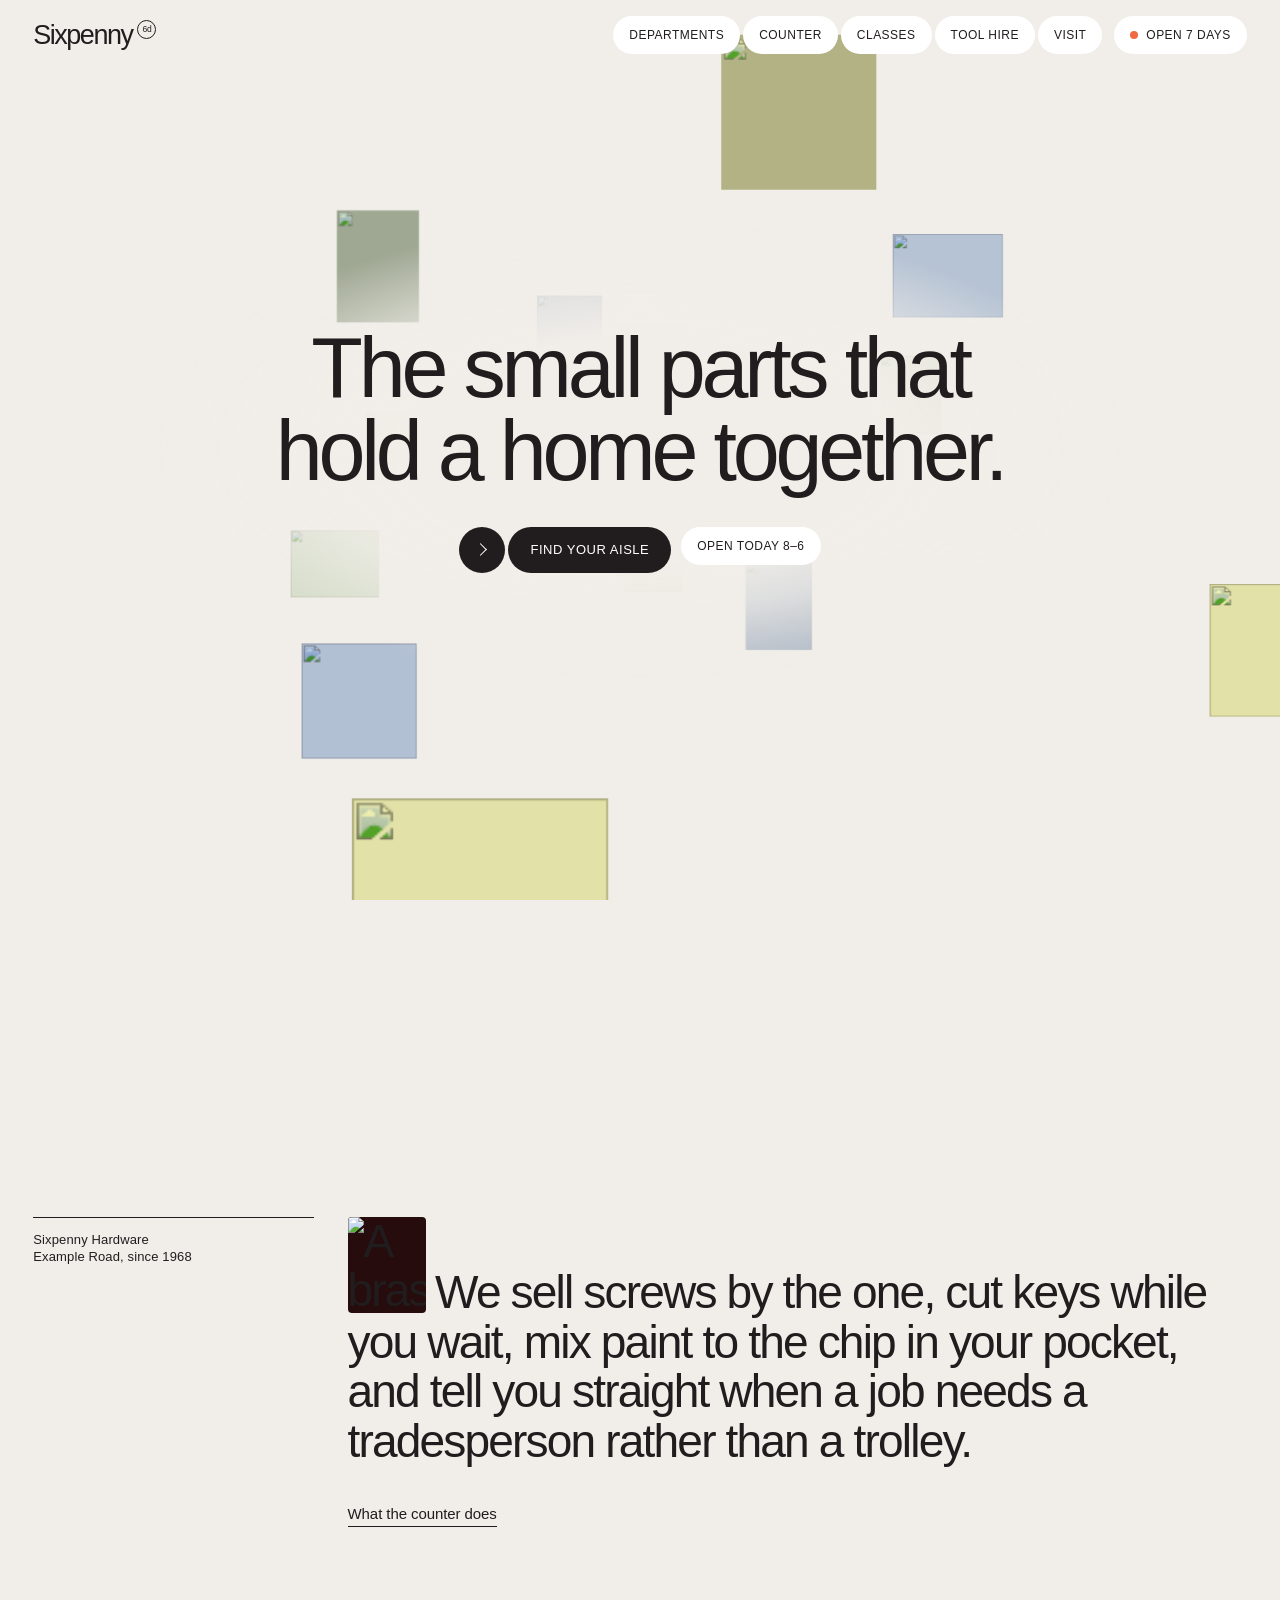
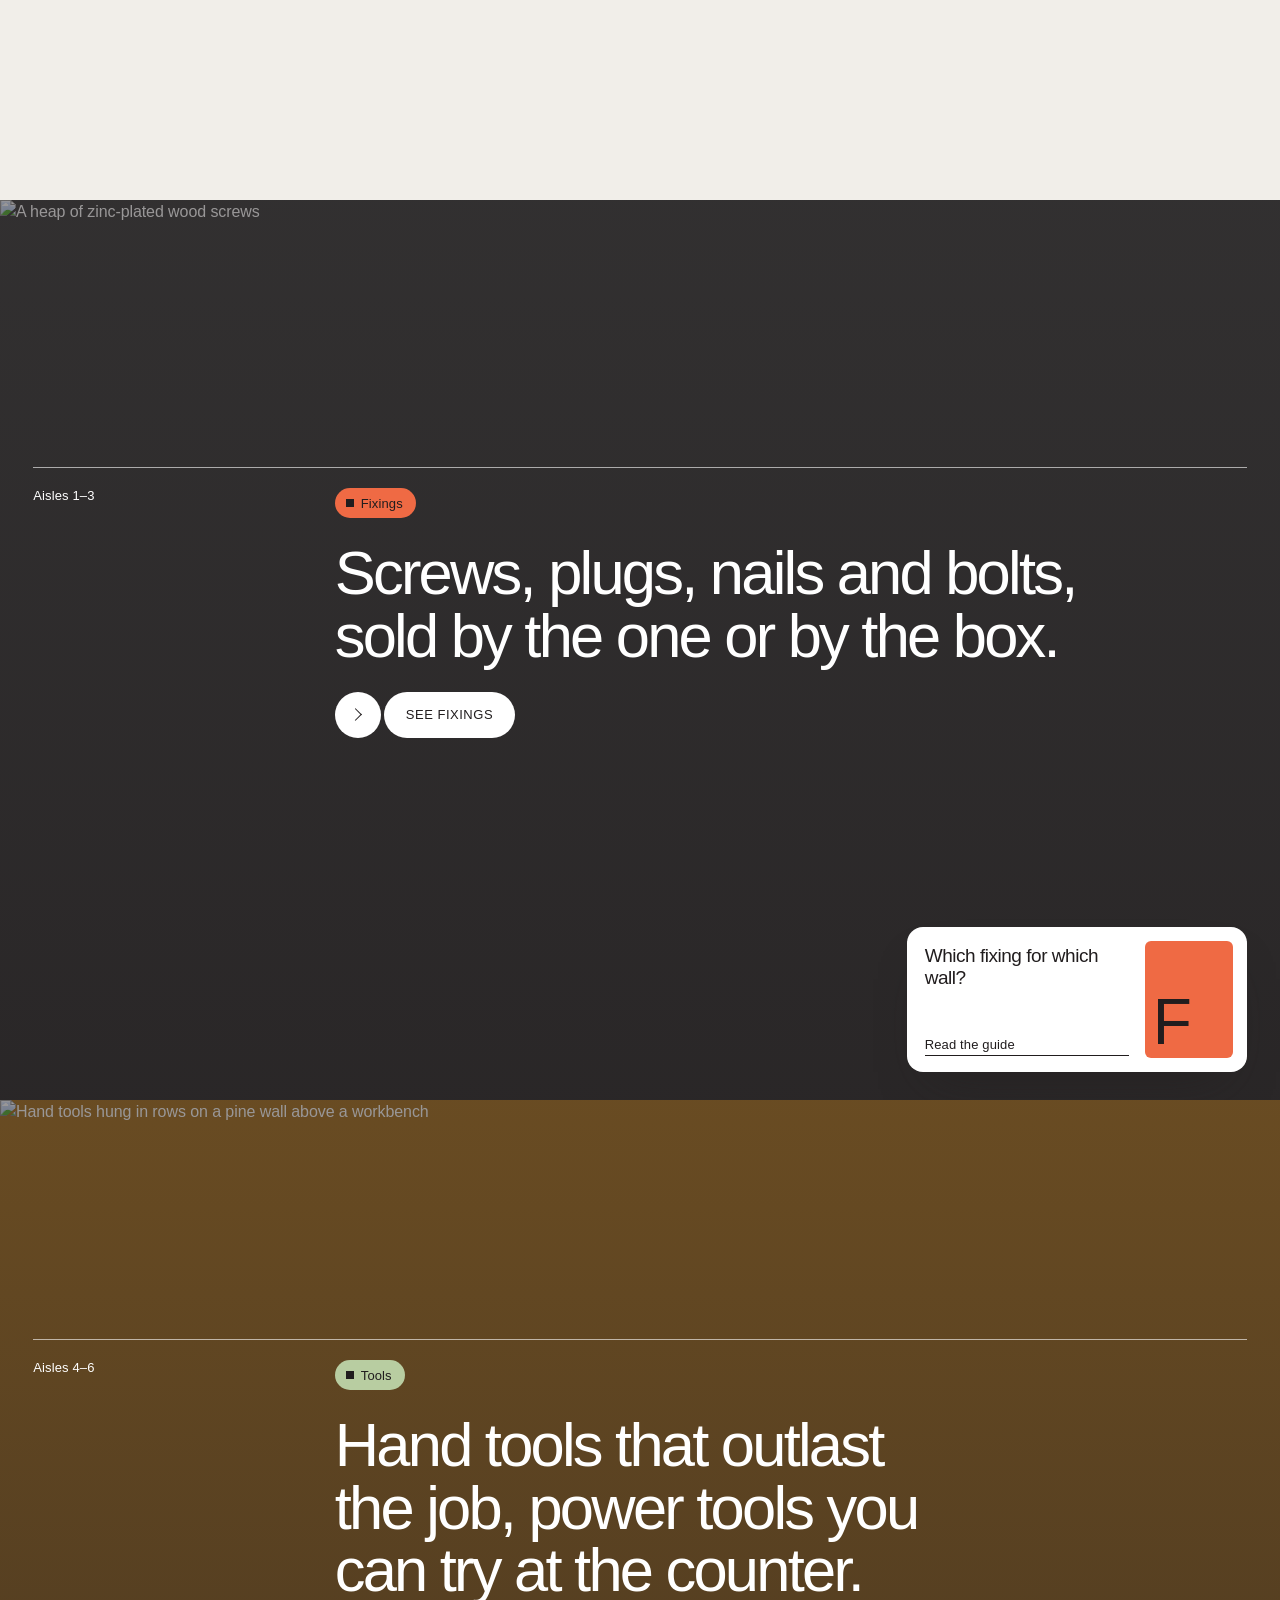
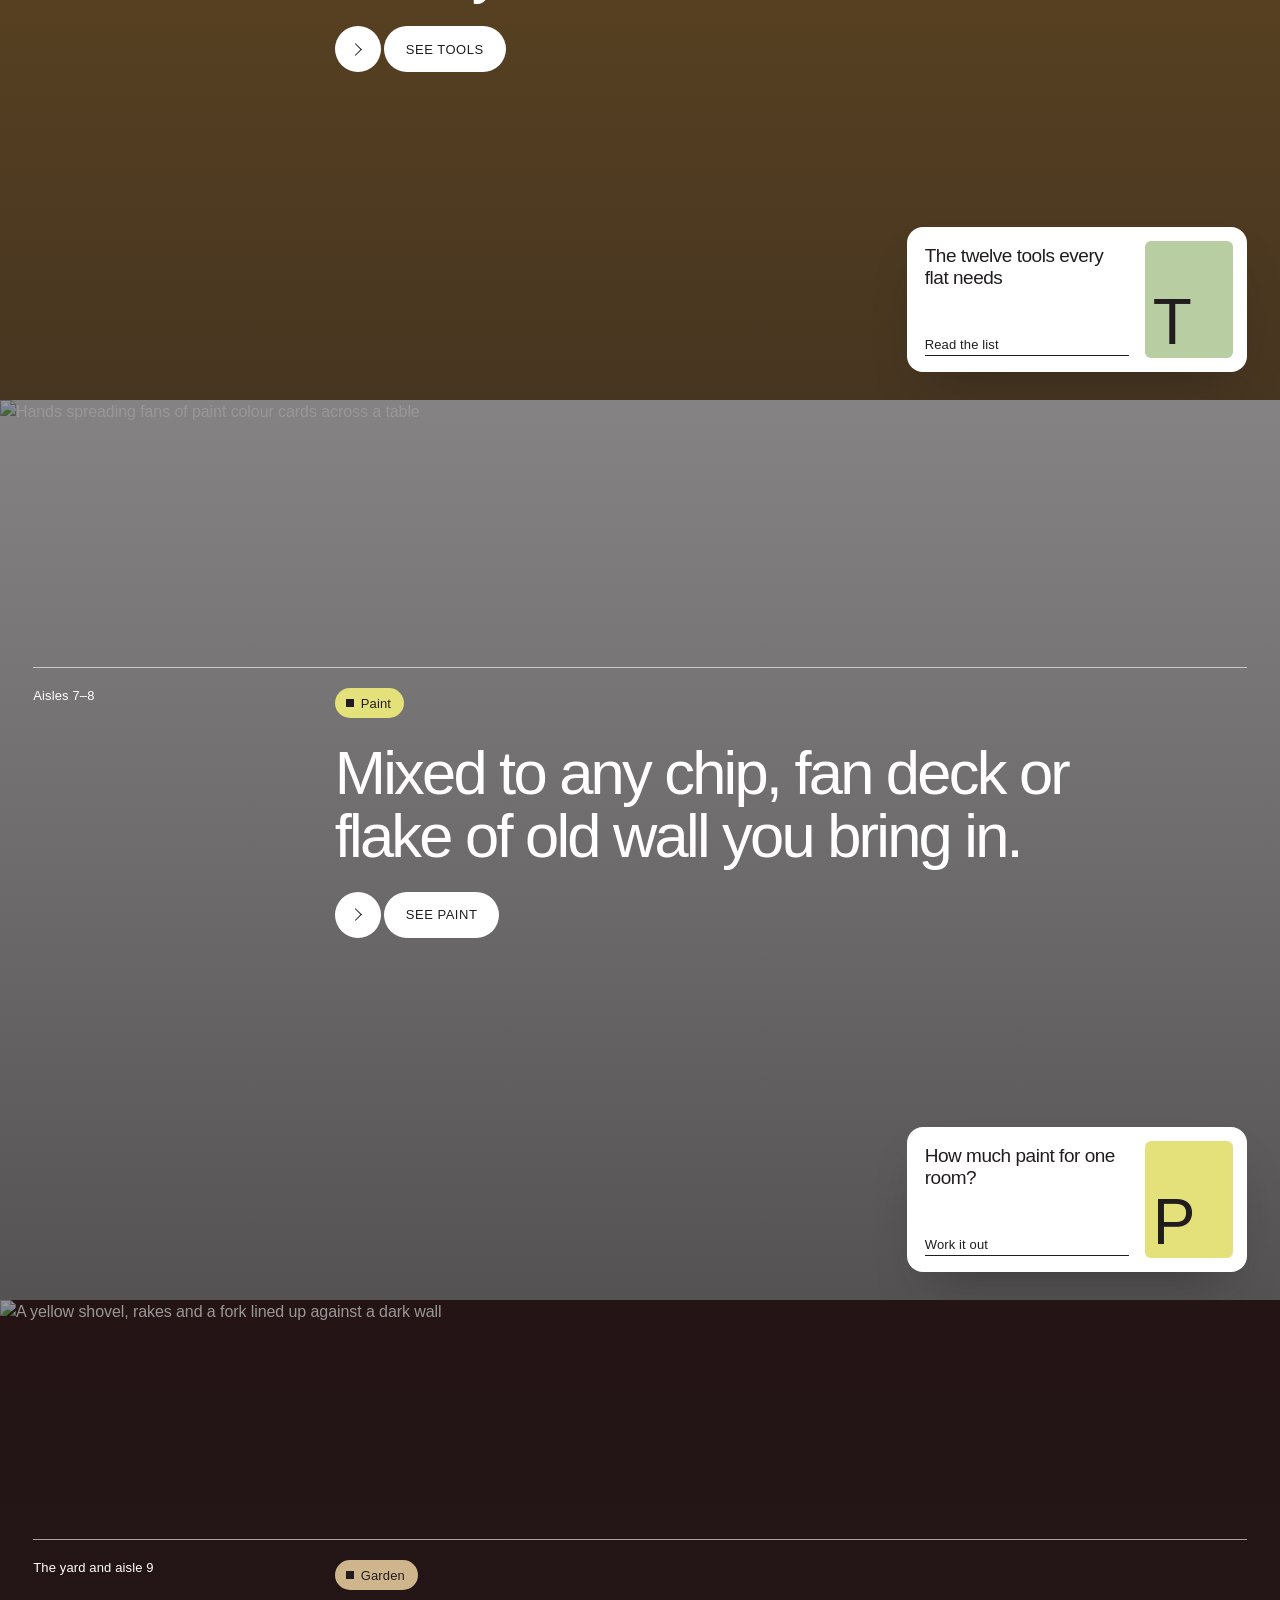
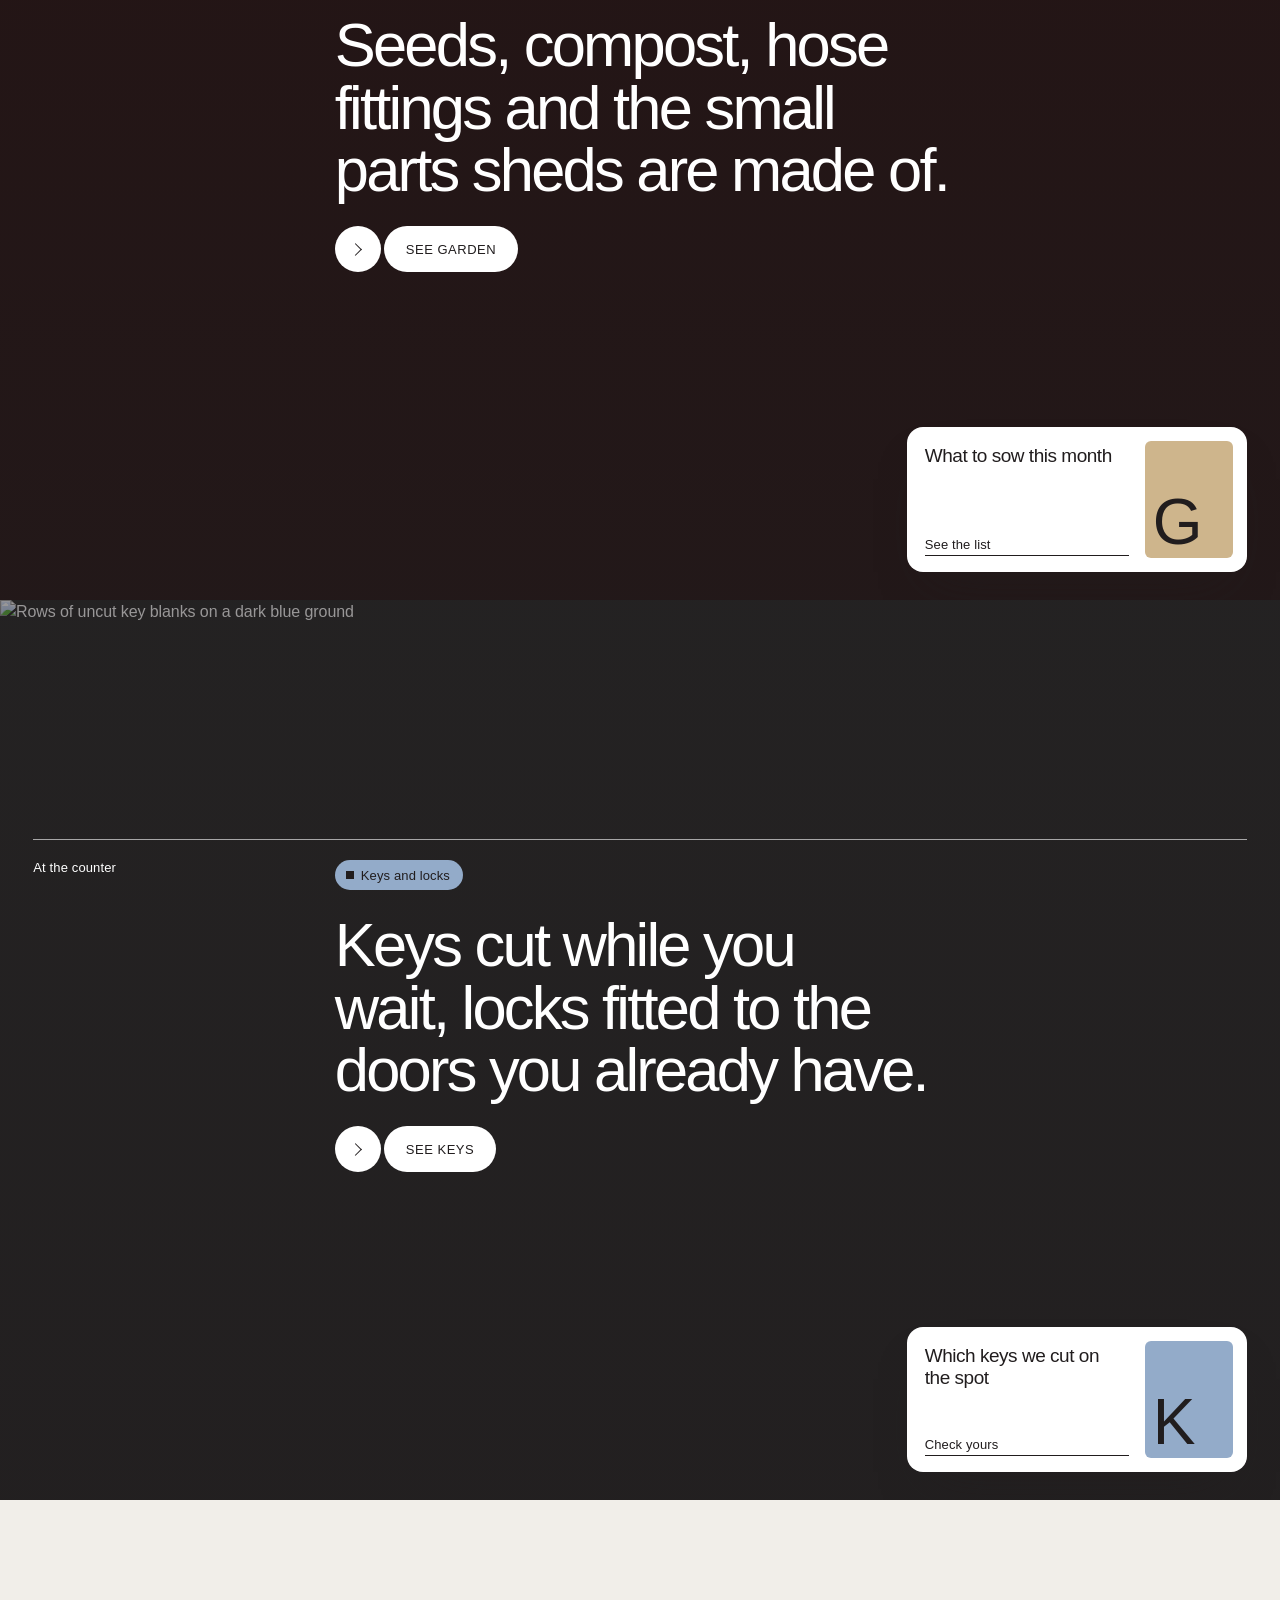
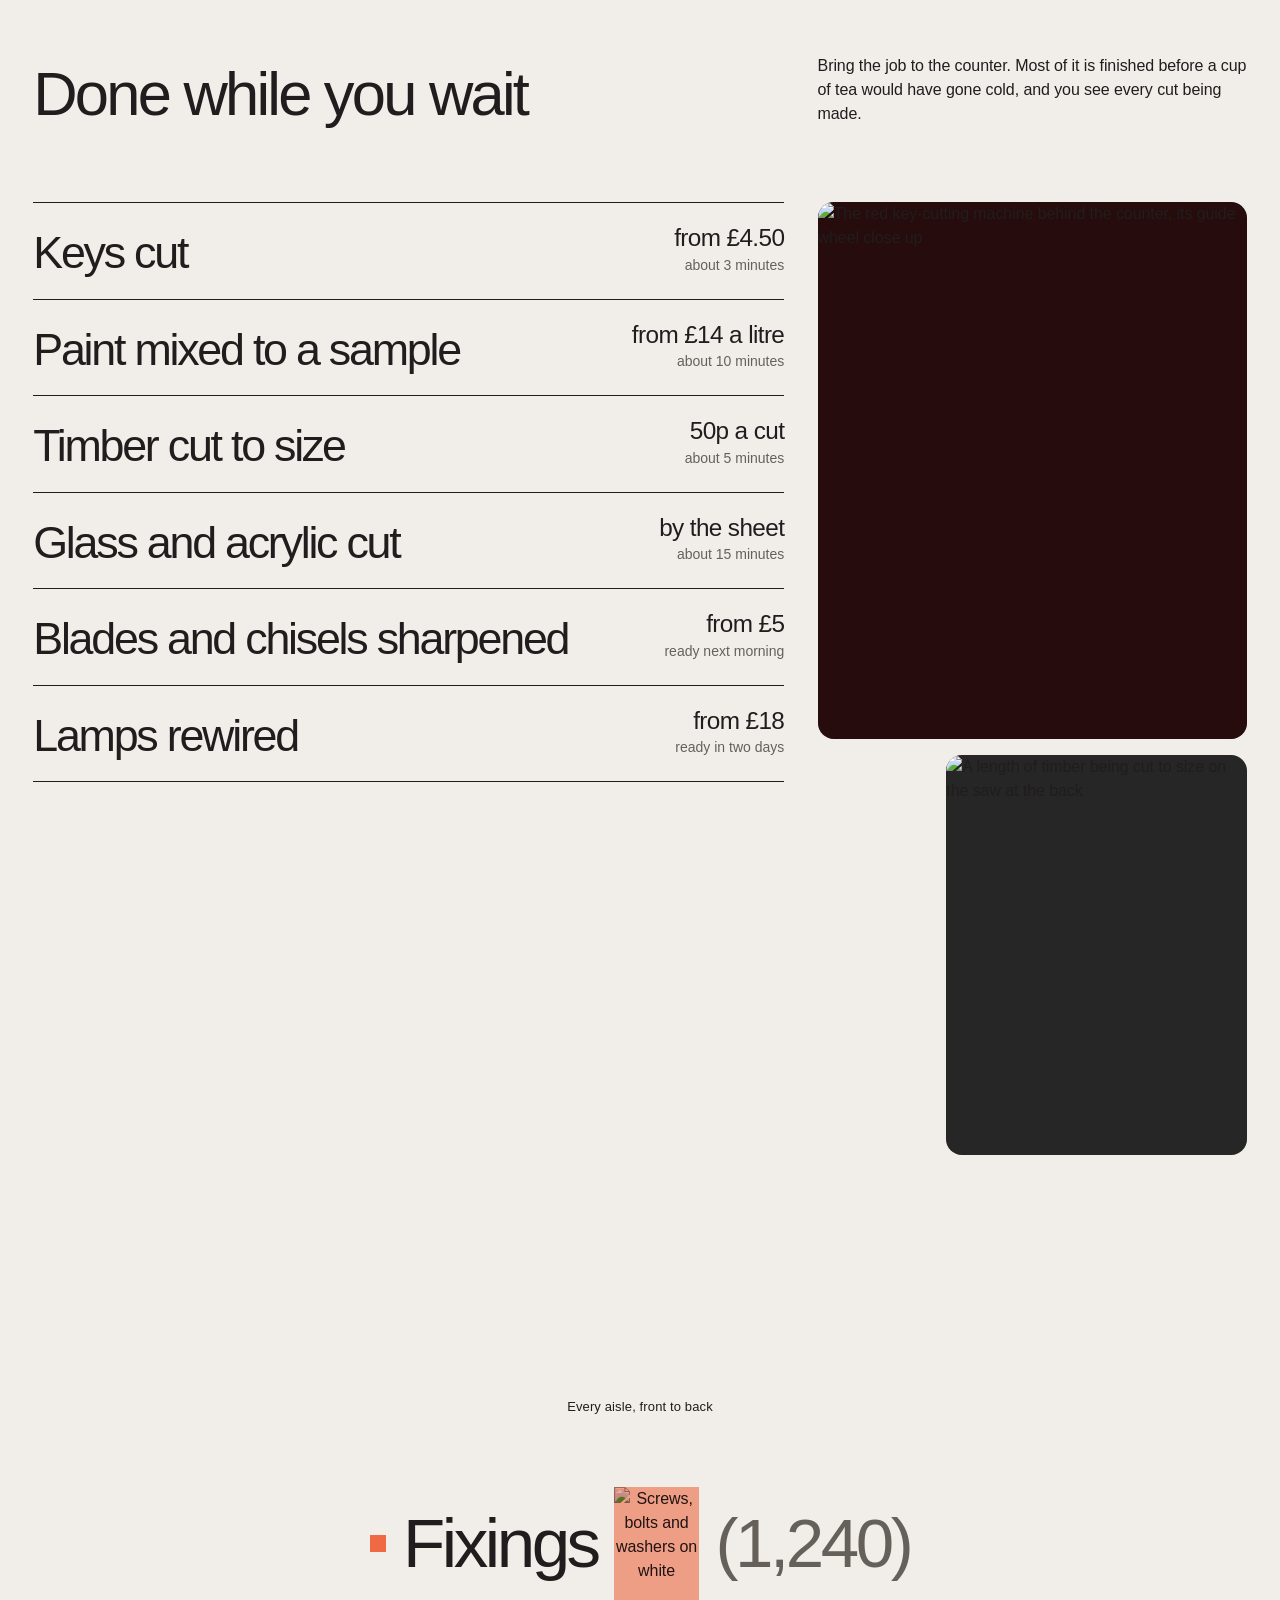
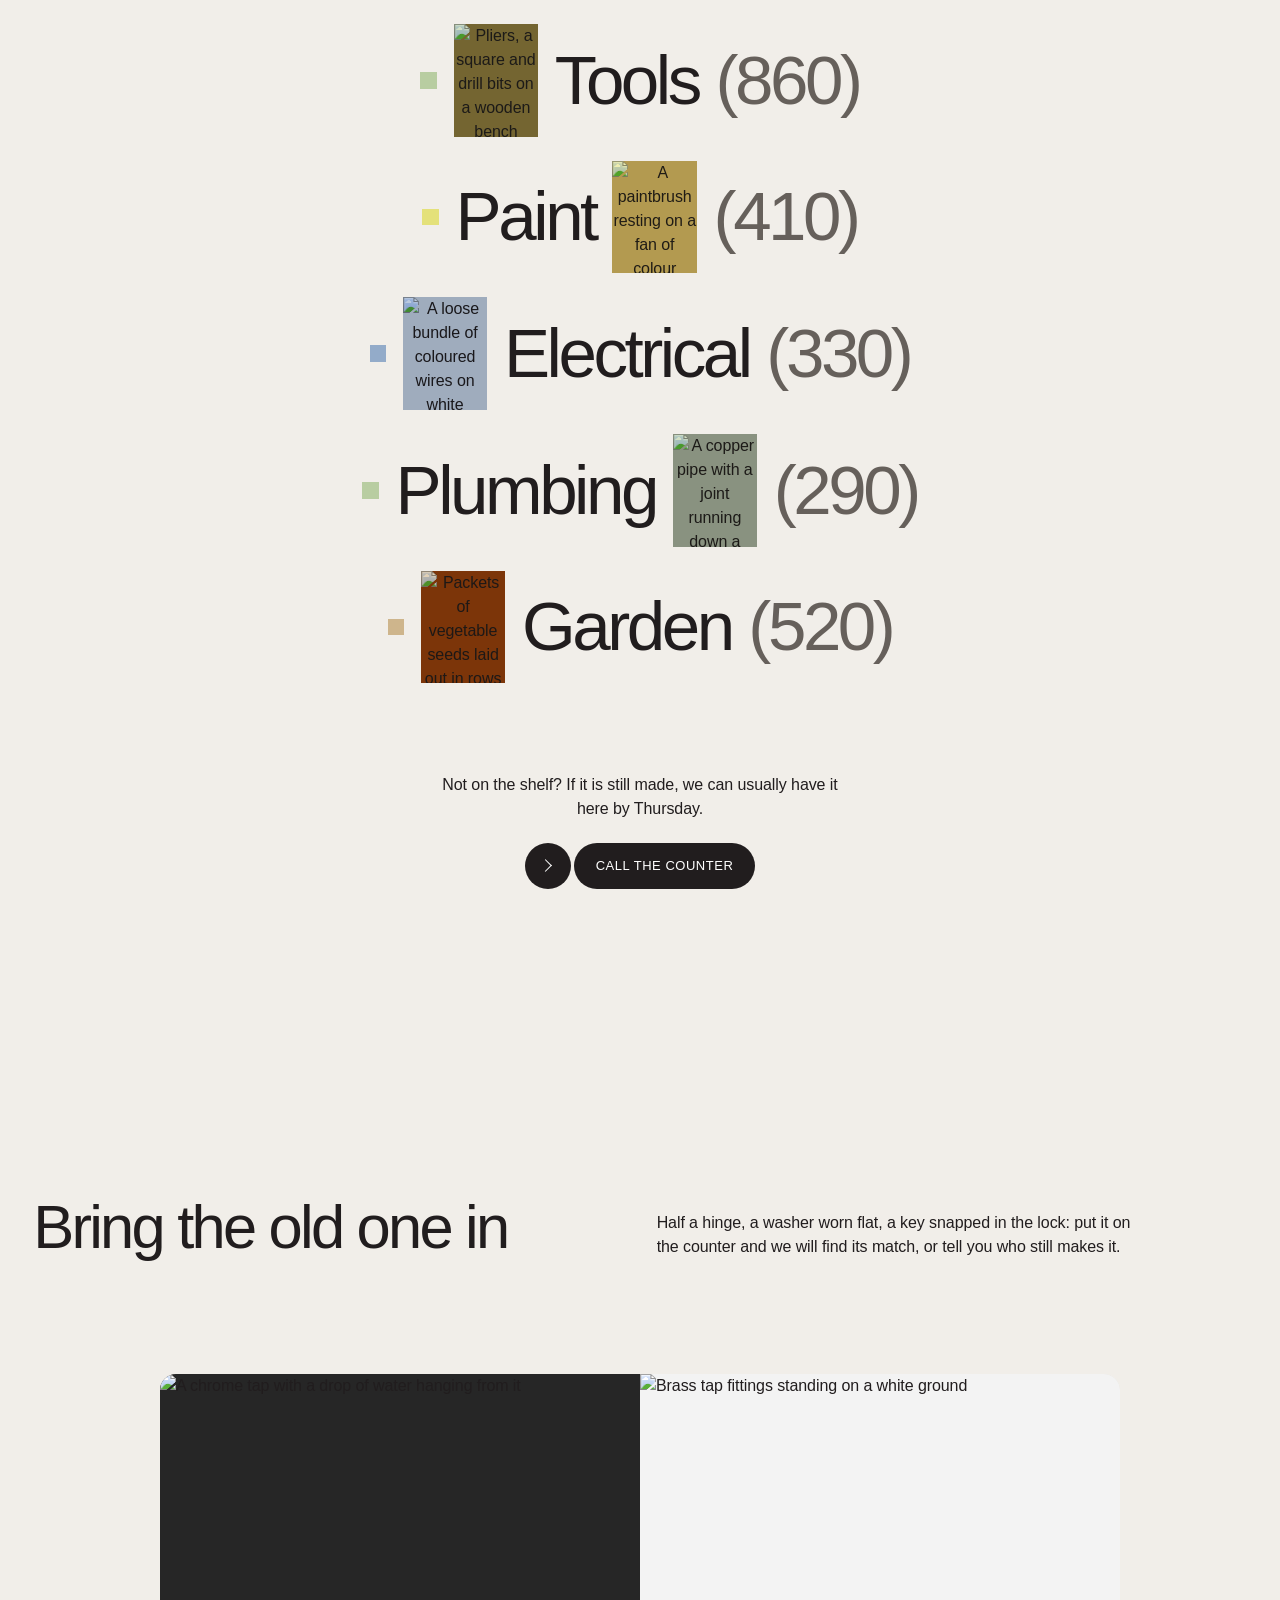
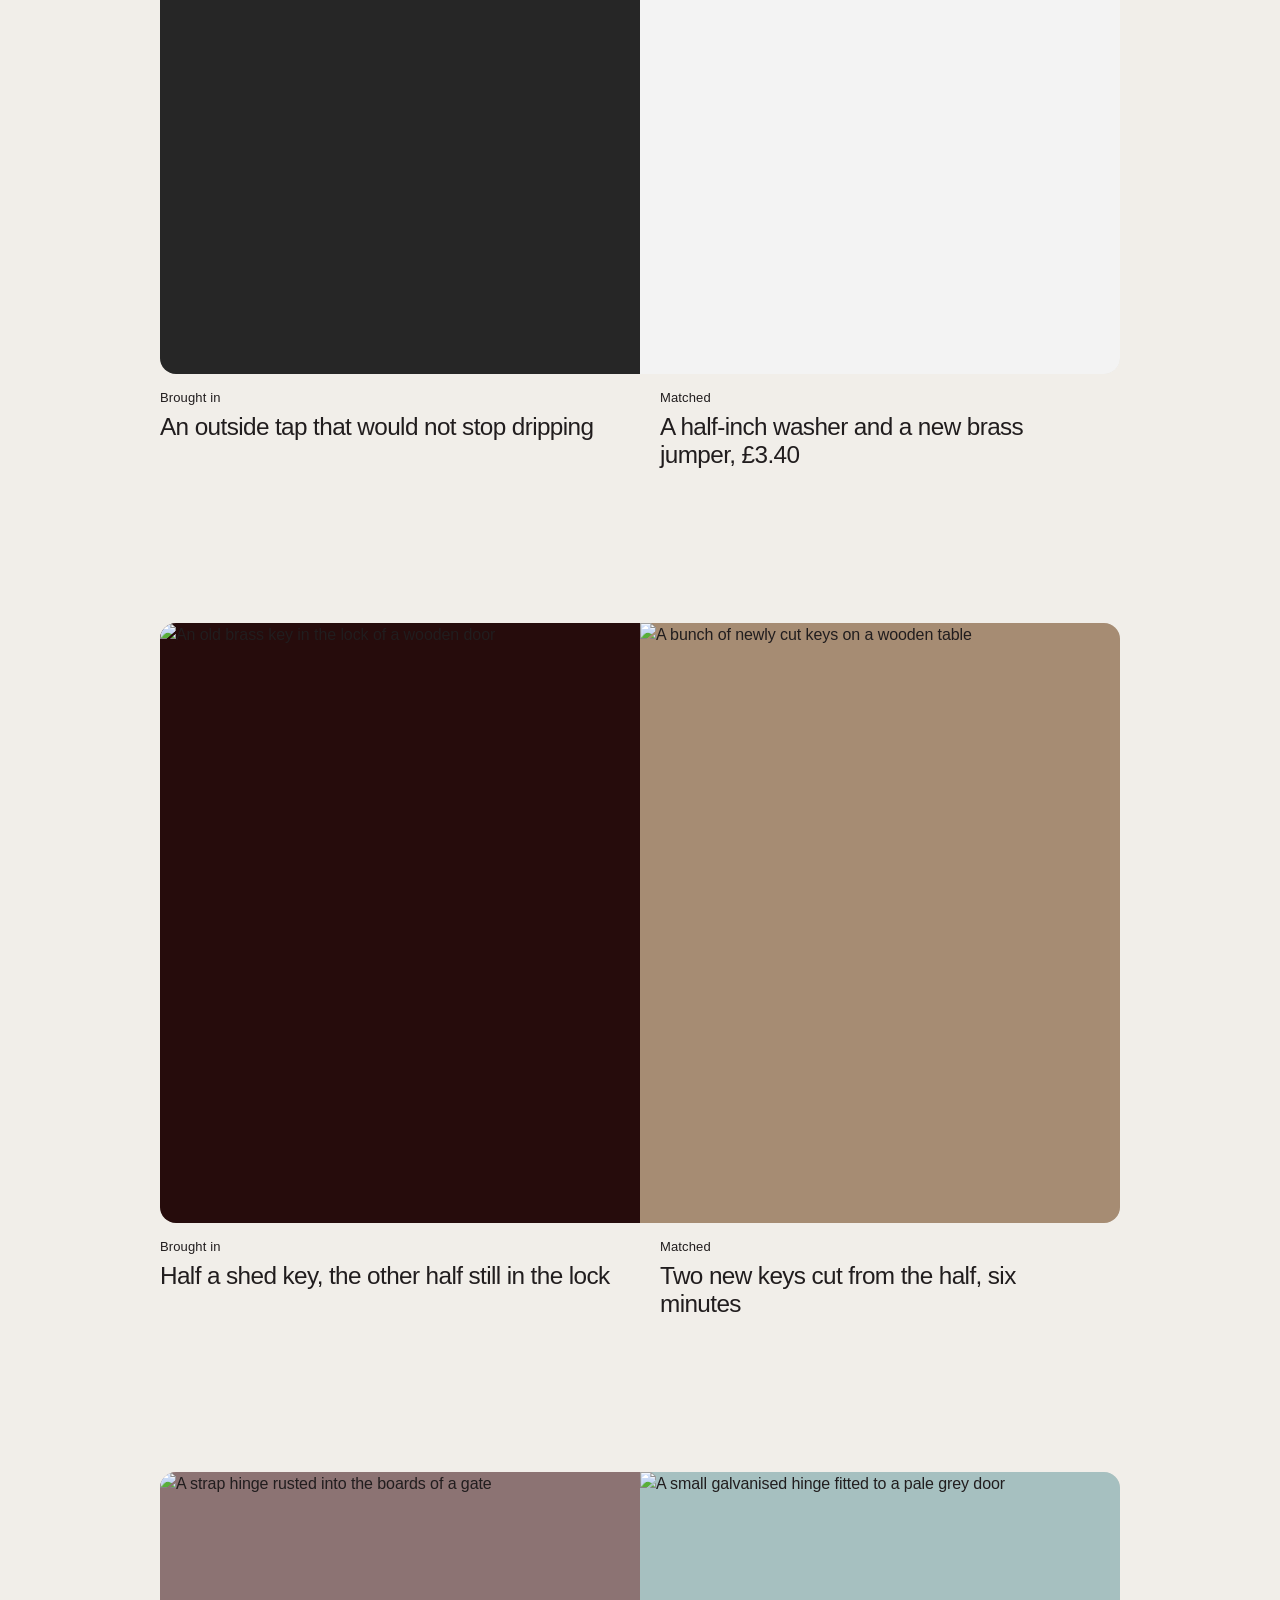
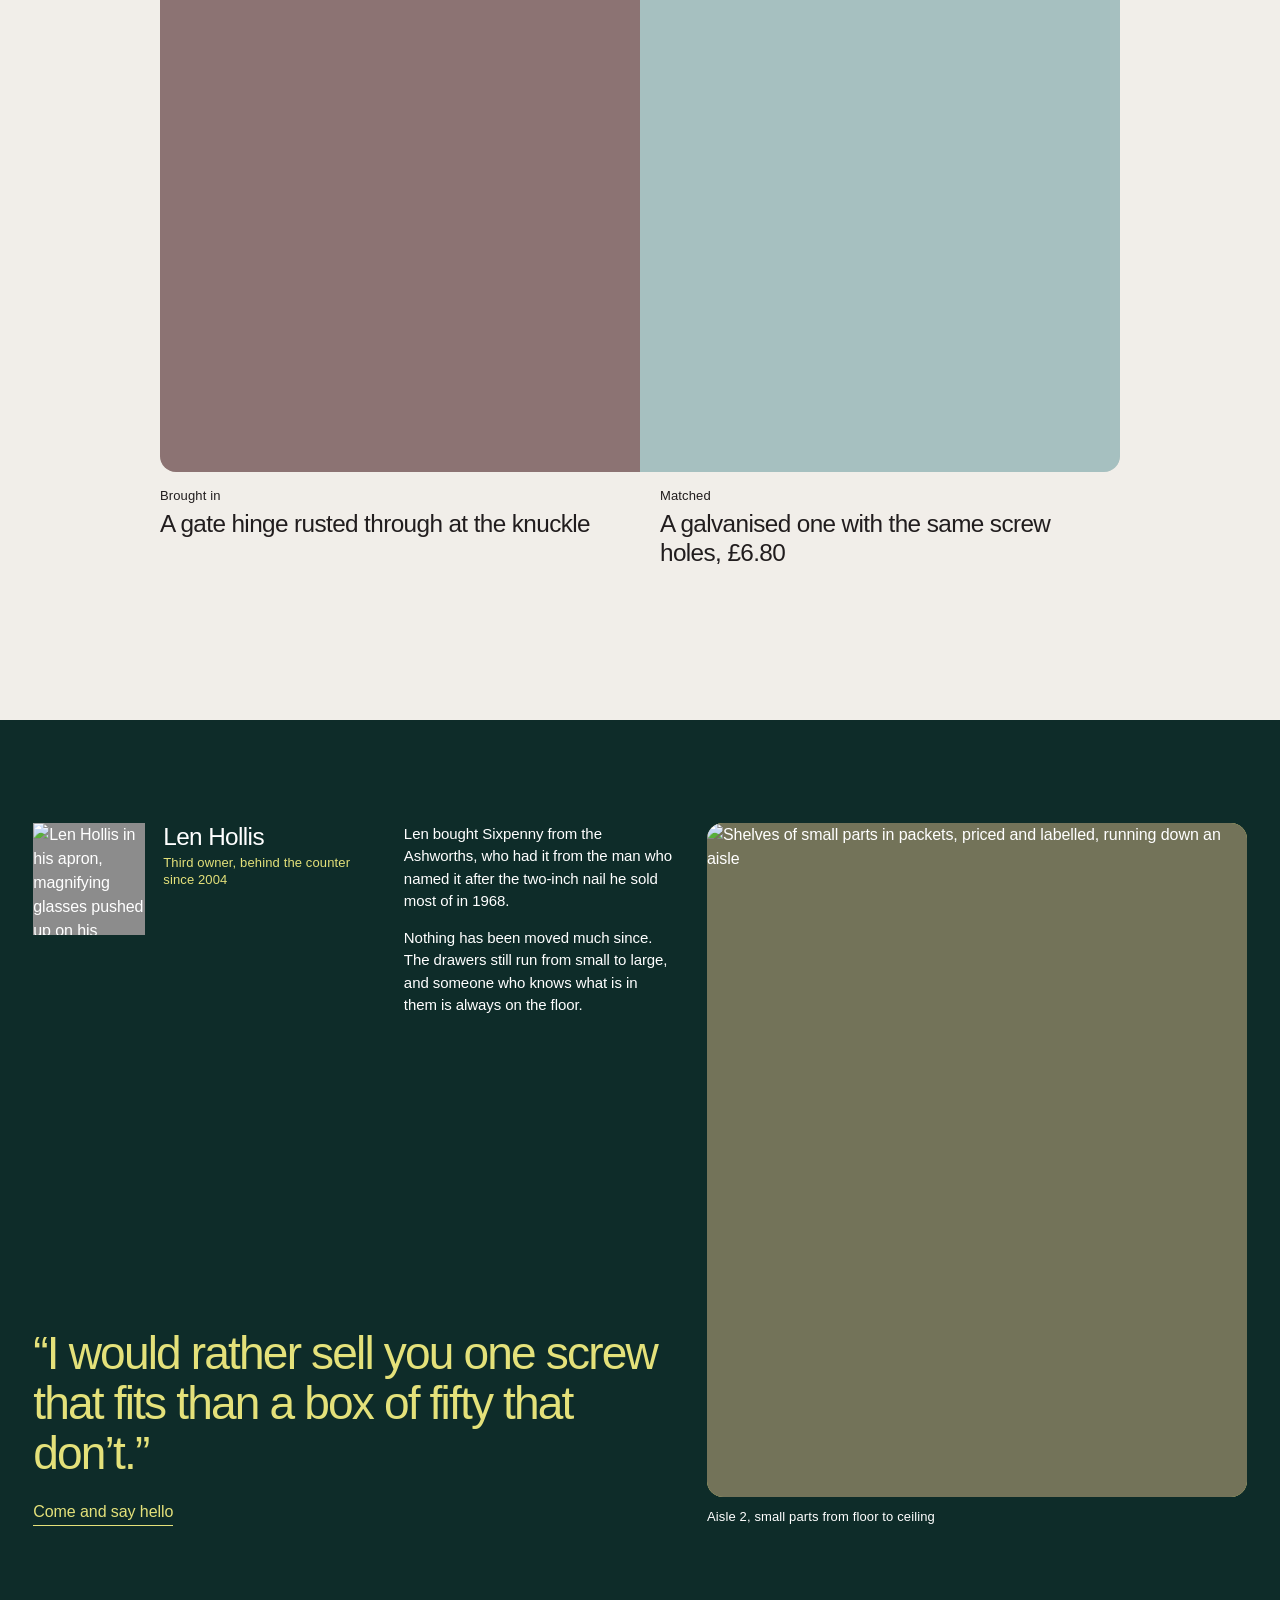
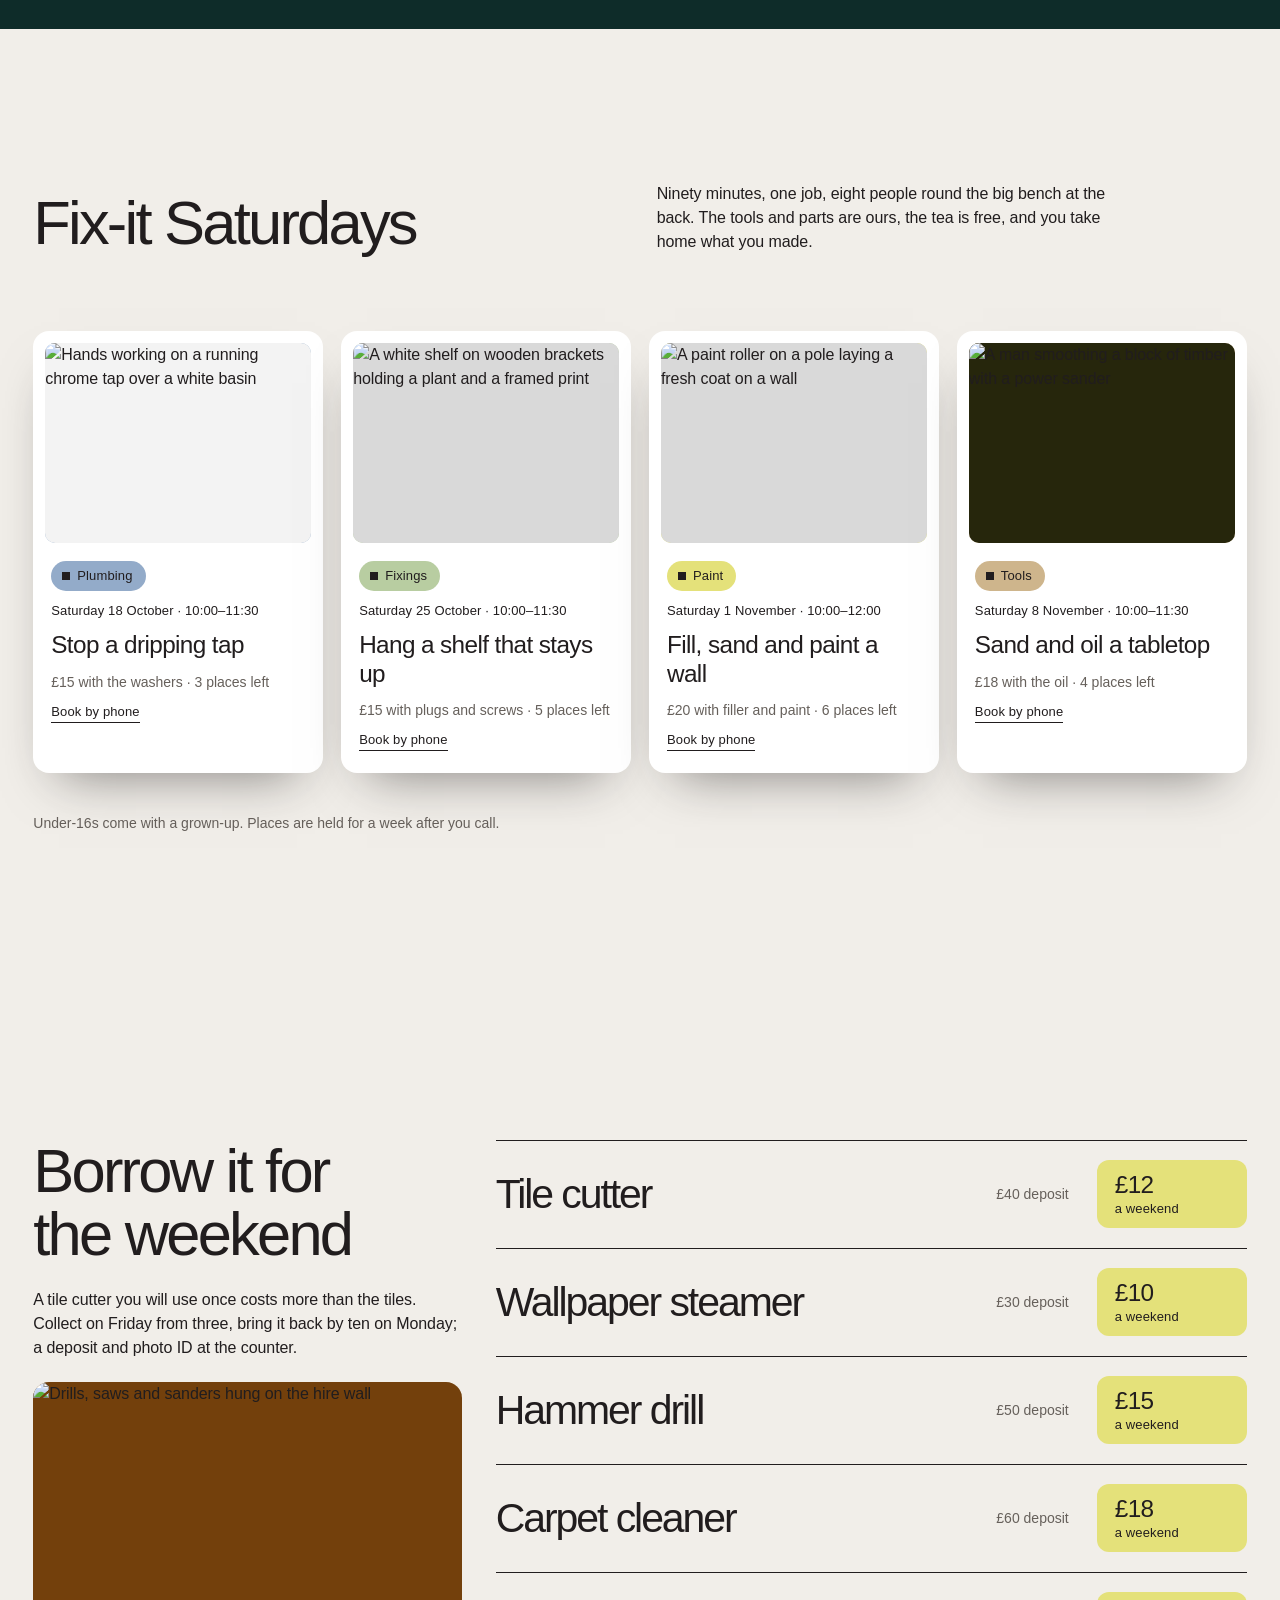
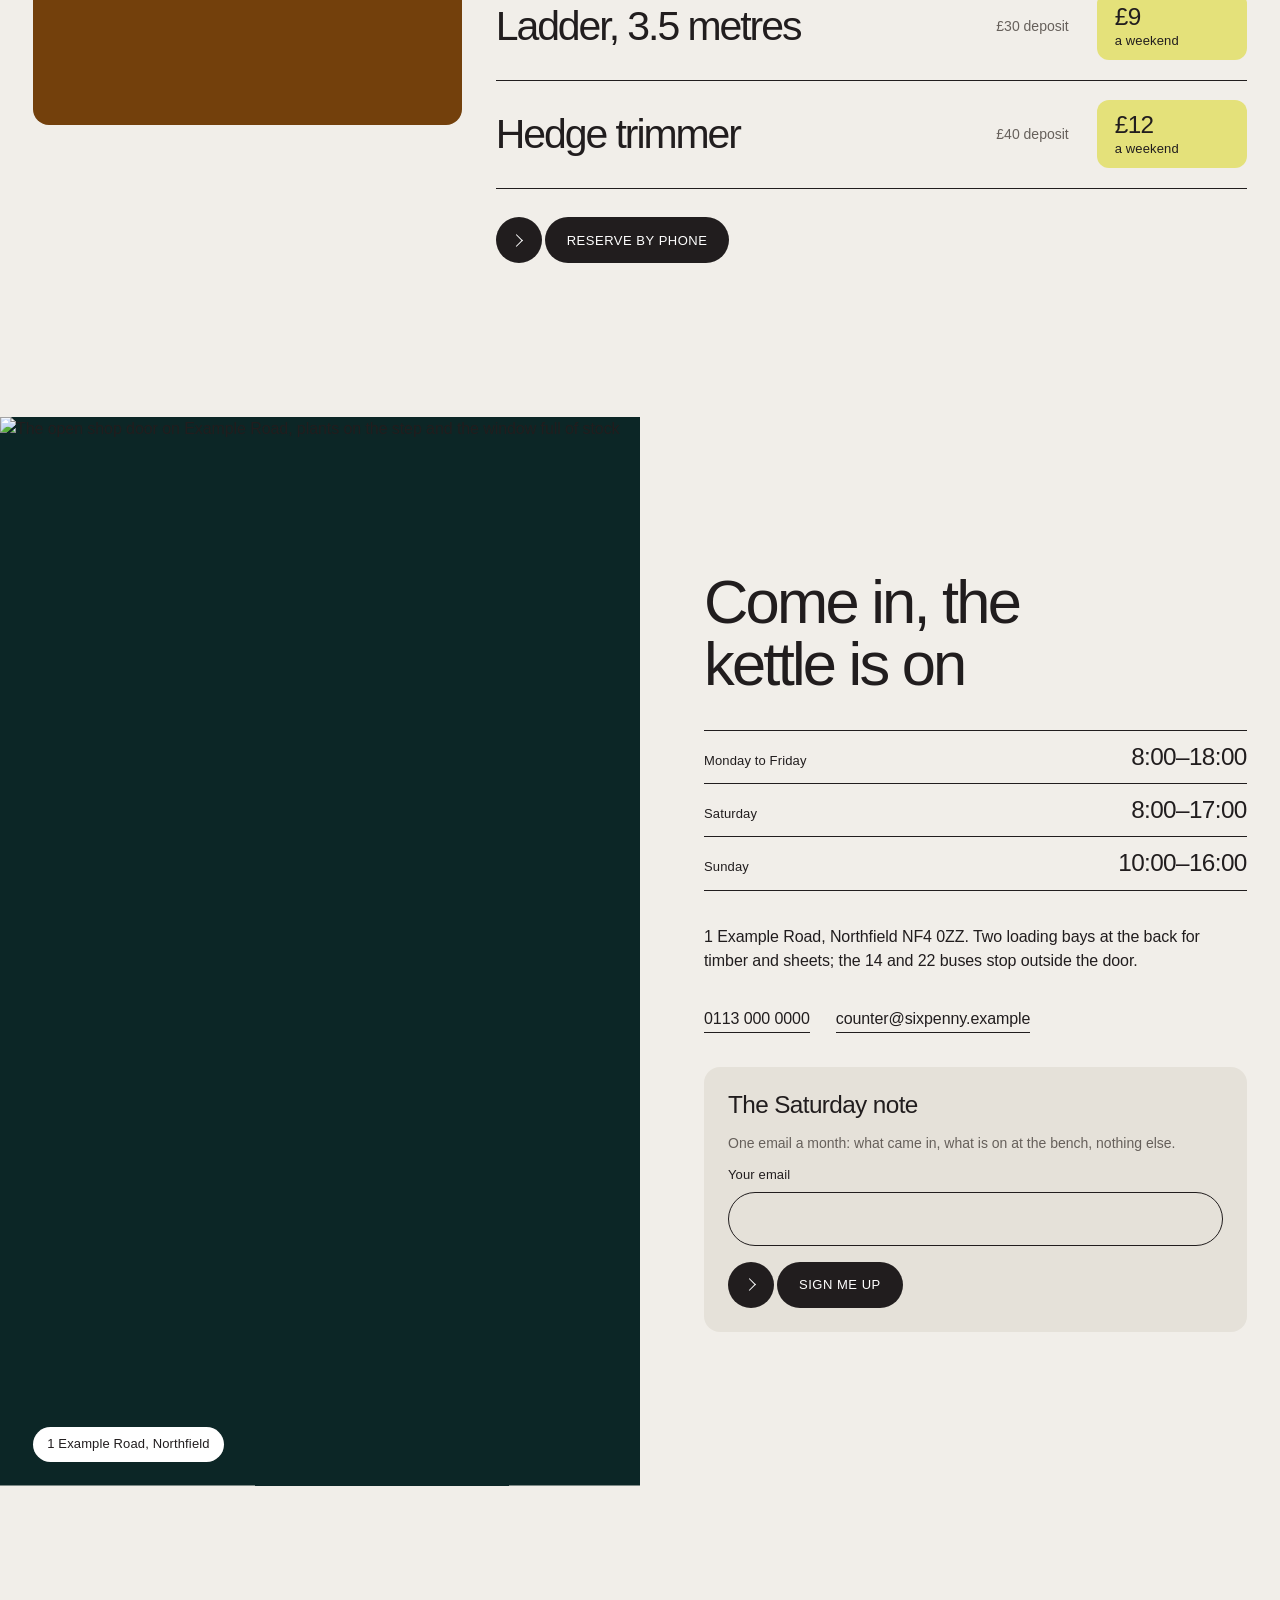
==== index.gsap.html @ 8a9b4b9c "intial" ====
<!doctype html>
<!--
  Free website template by 8B: https://8b.com/templates/sixpenny/
  Source: https://github.com/8bsite/hardware-store-website-template
  MIT License (code) https://8b.com/ · Photos: Unsplash License, see CREDITS.md · Fonts: Google Fonts (OFL)
  One HTML file, no build step. Notes for people and AI agents: README.md and AGENTS.md.
  GSAP build (GSAP, ScrollTrigger, Lenis). The main file, index.html, is the same design without libraries.
-->
<html lang="en">
<head>
<meta charset="utf-8">
<meta name="viewport" content="width=device-width, initial-scale=1">
<title>Sixpenny Hardware — the small parts that hold a home together</title>
<meta name="description" content="Sixpenny Hardware on Example Road, Northfield: screws sold by the one, keys cut while you wait, paint mixed to any chip, tool hire by the weekend and Saturday fix-it classes. Open seven days.">
<meta name="generator" content="8B Templates">
<meta property="og:type" content="website">
<meta property="og:title" content="Sixpenny Hardware — the small parts that hold a home together">
<meta property="og:description" content="Sixpenny Hardware on Example Road, Northfield: screws sold by the one, keys cut while you wait, paint mixed to any chip, tool hire by the weekend and Saturday fix-it classes. Open seven days.">
<meta property="og:image" content="https://your-domain.example/preview.png" data-8b-placeholder="og-image">
<meta name="twitter:card" content="summary_large_image">
<link rel="icon" href="data:image/svg+xml,%3Csvg%20xmlns%3D'http%3A%2F%2Fwww.w3.org%2F2000%2Fsvg'%20viewBox%3D'0%200%2064%2064'%3E%3Crect%20width%3D'64'%20height%3D'64'%20rx%3D'14'%20fill%3D'%231a1a1a'%2F%3E%3Ctext%20x%3D'32'%20y%3D'45'%20font-family%3D'Arial%2CHelvetica%2Csans-serif'%20font-size%3D'38'%20font-weight%3D'700'%20text-anchor%3D'middle'%20fill%3D'%23ffffff'%3ES%3C%2Ftext%3E%3C%2Fsvg%3E" data-8b-placeholder="favicon">
<link rel="preconnect" href="https://fonts.gstatic.com" crossorigin>
<link rel="preload" href="https://fonts.gstatic.com/s/hostgrotesk/v5/co3BmWBnlCJ3U42vbbfdwMjZpFjm.woff2" as="font" type="font/woff2" crossorigin>
<style>
/* latin-ext */
@font-face {
  font-family: 'Host Grotesk';
  font-style: normal;
  font-weight: 400 500;
  font-display: swap;
  src: url(https://fonts.gstatic.com/s/hostgrotesk/v5/co3BmWBnlCJ3U42vbbfdwMjZqljm0U0.woff2) format('woff2');
  unicode-range: U+0100-02BA, U+02BD-02C5, U+02C7-02CC, U+02CE-02D7, U+02DD-02FF, U+0304, U+0308, U+0329, U+1D00-1DBF, U+1E00-1E9F, U+1EF2-1EFF, U+2020, U+20A0-20AB, U+20AD-20C4, U+2113, U+2C60-2C7F, U+A720-A7FF;
}
/* latin */
@font-face {
  font-family: 'Host Grotesk';
  font-style: normal;
  font-weight: 400 500;
  font-display: swap;
  src: url(https://fonts.gstatic.com/s/hostgrotesk/v5/co3BmWBnlCJ3U42vbbfdwMjZpFjm.woff2) format('woff2');
  unicode-range: U+0000-00FF, U+0131, U+0152-0153, U+02BB-02BC, U+02C6, U+02DA, U+02DC, U+0304, U+0308, U+0329, U+2000-206F, U+20AC, U+2122, U+2191, U+2193, U+2212, U+2215, U+FEFF, U+FFFD;
}
</style>
<style data-8b-part="layers">@layer tokens, base, atoms, layout, sections, scenes;</style>
<style data-8b-part="tokens">
@layer tokens {
:root {
  --color-1: #f1eee9;
  --color-2: #211d1e;
  --color-3: #ffffff;
  --color-4: #e4e17a;
  --color-5: #0e2c29;
  --color-6: #ef6a44;
  --color-7: #b8cda1;
  --color-8: #ceb58c;
  --color-9: #93abc9;
  --color-10: #66605b;
  --color-11: #e5e1d9;
  --font-1: "Host Grotesk", "Host Grotesk Fallback", Arial, sans-serif;
  --radius-1: 999px;
  --radius-2: 16px;
  --shadow-1: 0 0 0 5px var(--color-3);
  --shadow-2: 0 26px 50px -26px color-mix(in srgb, var(--color-2) 55%, transparent);
  --space-1: clamp(16px, 2.6vw, 36px);
  --space-2: clamp(96px, 12vw, 176px);
}
}
</style>
<style data-8b-part="base">
@layer base {
  @font-face { font-family: "Host Grotesk Fallback"; src: local("Arial"), local("ArialMT"), local("Helvetica"); font-weight: 100 549; size-adjust: 102.6%; ascent-override: 99.4%; descent-override: 31.2%; line-gap-override: 0%; }
  *, *::before, *::after { box-sizing: border-box; }
  html { -webkit-text-size-adjust: 100%; text-size-adjust: 100%; }
  html.lenis, html.lenis body { height: auto; }
  .lenis.lenis-smooth { scroll-behavior: auto; }
  .lenis.lenis-smooth [data-lenis-prevent] { overscroll-behavior: contain; }
  .lenis.lenis-stopped { overflow: clip; }
  .lenis.lenis-smooth iframe { pointer-events: none; }
  body { margin: 0; background: var(--color-1); color: var(--color-2); overflow-x: clip; }
  h1, h2, h3, h4, p, figure, blockquote, dl, dd, ul, ol { margin: 0; }
  ul, ol { padding: 0; list-style: none; }
  img { display: block; max-width: 100%; height: auto; }
  a { color: inherit; text-decoration: none; }
  button, input { font: inherit; color: inherit; }
  :focus-visible { outline: 2px solid var(--color-2); outline-offset: 2px; box-shadow: var(--shadow-1); }
  .sr-only { position: absolute; width: 1px; height: 1px; margin: -1px; padding: 0; overflow: hidden; clip-path: inset(50%); white-space: nowrap; border: 0; }
}
</style>
<style data-8b-part="system">
@layer atoms {
.m-text { font-family: var(--font-1); font-size: clamp(16px, 1.15vw, 17px); font-weight: 400; line-height: 1.5; letter-spacing: -0.005em; text-transform: none; font-style: normal; }
.m-text-2 { font-family: var(--font-1); font-size: clamp(44px, 6.6vw, 96px); font-weight: 400; line-height: 0.98; letter-spacing: -0.05em; text-transform: none; font-style: normal; text-wrap: balance; }
.m-text-3 { font-family: var(--font-1); font-size: clamp(36px, 4.8vw, 68px); font-weight: 400; line-height: 1.02; letter-spacing: -0.045em; text-transform: none; font-style: normal; text-wrap: balance; }
.m-text-4 { font-family: var(--font-1); font-size: clamp(28px, 3.6vw, 52px); font-weight: 400; line-height: 1.08; letter-spacing: -0.04em; text-transform: none; font-style: normal; }
.m-text-5 { font-family: var(--font-1); font-size: clamp(34px, 5.4vw, 84px); font-weight: 400; line-height: 1; letter-spacing: -0.05em; text-transform: none; font-style: normal; }
.m-text-6 { font-family: var(--font-1); font-size: 13px; font-weight: 500; line-height: 1.3; letter-spacing: 0.01em; text-transform: none; font-style: normal; }
.m-text-7 { font-family: var(--font-1); font-size: clamp(21px, 1.9vw, 27px); font-weight: 400; line-height: 1.16; letter-spacing: -0.025em; text-transform: none; font-style: normal; }
.m-text-8 { font-family: var(--font-1); font-size: 14px; font-weight: 400; line-height: 1.45; letter-spacing: 0; text-transform: none; font-style: normal; color: var(--color-10); }

.m-btn, .m-btn-2 { display: inline-flex; align-items: stretch; gap: 3px; height: 46px; font-family: var(--font-1); font-size: 13px; font-weight: 500; line-height: 1; letter-spacing: 0.04em; text-transform: uppercase; color: var(--color-2); cursor: pointer; border: 0; padding: 0; background: none; }
.m-btn__dot, .m-btn__label { position: relative; isolation: isolate; overflow: hidden; display: inline-flex; align-items: center; justify-content: center; background: var(--color-3); border-radius: var(--radius-1); transition: color .45s cubic-bezier(.7, 0, .2, 1); }
.m-btn__dot { width: 46px; }
.m-btn__dot::after { content: ""; width: 9px; height: 9px; border-top: 1.5px solid currentColor; border-right: 1.5px solid currentColor; transform: translateX(-2px) rotate(45deg); }
.m-btn__label { padding: 0 22px; }
.m-btn__dot::before, .m-btn__label::before { content: ""; position: absolute; inset: 0; z-index: -1; background: var(--color-2); transform: scaleY(0); transform-origin: 50% 100%; transition: transform .45s cubic-bezier(.7, 0, .2, 1); }
.m-btn__label::before { transition-delay: .05s; }
@media (hover: hover) {
  .m-btn:hover .m-btn__dot, .m-btn:hover .m-btn__label { color: var(--color-3); }
  .m-btn:hover .m-btn__dot::before, .m-btn:hover .m-btn__label::before, .m-btn-2:hover .m-btn__dot::before, .m-btn-2:hover .m-btn__label::before { transform: scaleY(1); }
  .m-btn-2:hover .m-btn__dot, .m-btn-2:hover .m-btn__label { color: var(--color-2); }
}
.m-btn-2 .m-btn__dot, .m-btn-2 .m-btn__label { background: var(--color-2); color: var(--color-3); }
.m-btn-2 .m-btn__dot::before, .m-btn-2 .m-btn__label::before { background: var(--color-4); }
.m-btn-3 { position: relative; isolation: isolate; overflow: hidden; display: inline-flex; align-items: center; height: 38px; padding: 0 16px; border-radius: var(--radius-1); background: var(--color-3); color: var(--color-2); font-family: var(--font-1); font-size: 12px; font-weight: 500; line-height: 1; letter-spacing: 0.04em; text-transform: uppercase; border: 0; cursor: pointer; transition: color .45s cubic-bezier(.7, 0, .2, 1); }
.m-btn-3::before { content: ""; position: absolute; inset: 0; z-index: -1; background: var(--color-2); transform: scaleY(0); transform-origin: 50% 100%; transition: transform .45s cubic-bezier(.7, 0, .2, 1); }
@media (hover: hover) {
  .m-btn-3:hover { color: var(--color-3); }
  .m-btn-3:hover::before { transform: scaleY(1); }
}
.m-link { font-weight: 500; background-image: linear-gradient(currentColor, currentColor); background-repeat: no-repeat; background-size: 100% 1px; background-position: 0 100%; padding-bottom: 2px; }
@media (hover: hover) {
  .m-link:hover { animation: m-link-redraw .6s cubic-bezier(.7, 0, .2, 1); }
}
@keyframes m-link-redraw {
  0% { background-size: 100% 1px; background-position: 100% 100%; }
  45% { background-size: 0% 1px; background-position: 100% 100%; }
  55% { background-size: 0% 1px; background-position: 0 100%; }
  100% { background-size: 100% 1px; background-position: 0 100%; }
}
.m-round { position: relative; isolation: isolate; overflow: hidden; display: inline-grid; place-items: center; width: 44px; height: 44px; flex: none; border-radius: 50%; border: 0; padding: 0; background: var(--color-3); color: var(--color-2); cursor: pointer; transition: color .4s cubic-bezier(.7, 0, .2, 1); }
.m-round::before { content: ""; position: absolute; inset: 0; z-index: -1; border-radius: 50%; background: var(--color-2); transform: scale(0); transition: transform .4s cubic-bezier(.7, 0, .2, 1); }
.m-round__icon { position: relative; width: 14px; height: 14px; }
.m-round__icon::before, .m-round__icon::after { content: ""; position: absolute; left: 0; right: 0; top: 50%; height: 1.5px; margin-top: -0.75px; background: currentColor; transition: transform .4s cubic-bezier(.7, 0, .2, 1); }
.m-round__icon::after { transform: rotate(90deg); }
@media (hover: hover) {
  .m-round:hover { color: var(--color-3); }
  .m-round:hover::before { transform: scale(1); }
}
.m-badge { display: inline-flex; align-items: center; gap: 7px; height: 30px; padding: 0 13px 0 11px; border-radius: var(--radius-1); background: var(--layout-tone, var(--color-11)); color: var(--color-2); font-family: var(--font-1); font-size: 13px; font-weight: 500; line-height: 1; letter-spacing: 0.01em; white-space: nowrap; }
.m-badge__chip { width: 8px; height: 8px; background: currentColor; }
.m-surface { background: var(--color-3); color: var(--color-2); border-radius: var(--radius-2); box-shadow: var(--shadow-2); }
.m-field { display: block; }
.m-field__label { display: block; margin-bottom: 8px; font-family: var(--font-1); font-size: 13px; font-weight: 500; line-height: 1.3; letter-spacing: 0.01em; }
.m-field__input { display: block; width: 100%; height: 54px; padding: 0 22px; border: 1px solid var(--color-2); border-radius: var(--radius-1); background: transparent; color: var(--color-2); font-family: var(--font-1); font-size: 16px; }
.m-field__input::placeholder { color: var(--color-10); }
.m-tile { display: block; position: relative; overflow: hidden; background: color-mix(in oklab, var(--layout-tone, var(--color-11)) 62%, var(--color-3)); }
.m-tile__img { width: 100%; height: 100%; object-fit: cover; mix-blend-mode: multiply; }
}
</style>
<style data-8b-part="layout">
@layer layout {
  [data-tone="1"] { --layout-tone: var(--color-6); }
  [data-tone="2"] { --layout-tone: var(--color-7); }
  [data-tone="3"] { --layout-tone: var(--color-4); }
  [data-tone="4"] { --layout-tone: var(--color-8); }
  [data-tone="5"] { --layout-tone: var(--color-9); }
  .wrap { width: 100%; max-width: 1720px; margin-inline: auto; padding-inline: var(--space-1); }
}
</style>
<style data-8b-part="section:navigation">
@layer sections {
  #navigation { position: fixed; inset: 0 0 auto 0; z-index: 40; display: flex; align-items: center; gap: 12px; padding: 16px var(--space-1); pointer-events: none; transition: transform .55s cubic-bezier(.6, 0, .2, 1); }
  #navigation > * { pointer-events: auto; }
  #navigation.is-hidden { transform: translateY(-120%); }
  #navigation .nav__logo { display: inline-flex; align-items: flex-start; gap: 5px; margin-right: auto; color: var(--color-2); transition: color .35s; }
  #navigation.is-on-dark .nav__logo { color: var(--color-3); }
  #navigation .nav__word { font-family: var(--font-1); font-size: 27px; font-weight: 500; line-height: 1; letter-spacing: -0.055em; }
  #navigation .nav__mark { display: inline-grid; place-items: center; width: 19px; height: 19px; margin-top: -2px; border: 1.5px solid currentColor; border-radius: 50%; font-family: var(--font-1); font-size: 8.5px; font-weight: 500; letter-spacing: -0.02em; }
  #navigation .nav__links { display: flex; gap: 3px; }
  #navigation .nav__status { gap: 8px; }
  #navigation .nav__status::after { content: ""; order: -1; width: 8px; height: 8px; border-radius: 50%; background: var(--color-6); }
  #navigation .nav__menu { display: none; }
  #navigation .menu { position: fixed; inset: 0; z-index: 60; display: flex; flex-direction: column; justify-content: space-between; gap: 32px; padding: 16px var(--space-1) 32px; background: var(--color-2); color: var(--color-3); }
  #navigation .menu[hidden] { display: none; }
  #navigation .menu__top { display: flex; justify-content: space-between; align-items: center; }
  #navigation .menu__list { display: grid; gap: 4px; }
  #navigation .menu__list a { display: block; padding: 4px 0; }
  #navigation .menu__foot { display: grid; gap: 6px; }
  #navigation .menu__close .m-round__icon { transform: rotate(45deg); }
  @media (max-width: 899px) {
    #navigation .nav__links, #navigation .nav__status { display: none; }
    #navigation .nav__menu { display: inline-flex; }
  }
}
</style>
<style data-8b-part="section:opening">
@layer sections {
  #opening { position: relative; --opening-kx: 1.55; --opening-ky: 1; --opening-size: 1; }
  #opening .opening__stage { position: relative; z-index: 0; height: 100svh; min-height: 620px; overflow: clip; display: grid; place-items: center; }
  #opening .opening__space { position: absolute; inset: 0; perspective: 800px; perspective-origin: 50% 50%; pointer-events: none; }
  #opening .opening__field { position: absolute; left: 50%; top: 50%; width: 0; height: 0; transform-style: preserve-3d; }
  #opening .opening__star { position: absolute; left: 0; top: 0; width: calc(var(--w) * var(--opening-size)); height: calc(var(--h) * var(--opening-size)); margin: calc(var(--h) * var(--opening-size) / -2) 0 0 calc(var(--w) * var(--opening-size) / -2); transform: translate3d(calc(var(--x) * var(--opening-kx)), calc(var(--y) * var(--opening-ky)), calc(-2400px + 2933px * var(--phase))); opacity: clamp(0, calc(var(--phase) * 2.6 - 1), 1); backface-visibility: hidden; }
  #opening .opening__star .m-tile { width: 100%; height: 100%; }
  #opening .opening__fog { position: absolute; left: 50%; top: 50%; width: min(980px, 92vw); height: 460px; transform: translate(-50%, -50%); background: radial-gradient(closest-side, var(--color-1) 0 48%, color-mix(in srgb, var(--color-1) 70%, transparent) 70%, transparent 100%); }
  #opening .opening__copy { position: relative; z-index: 1; display: grid; justify-items: center; gap: 34px; padding: 0 var(--space-1); text-align: center; }
  #opening .opening__title { max-width: 11.5em; }
  #opening .opening__actions { display: flex; flex-wrap: wrap; justify-content: center; gap: 10px; }
  #opening .opening__promise { position: relative; z-index: 1; min-height: 100svh; display: grid; align-content: center; padding-block: 140px 96px; }
  #opening .opening__promise-inner { display: grid; grid-template-columns: minmax(0, 1fr) minmax(0, 3.2fr); gap: 32px var(--space-1); align-items: start; }
  #opening .opening__since { padding-top: 14px; border-top: 1px solid var(--color-2); }
  #opening .opening__words { display: grid; gap: 36px; justify-items: start; }
  #opening .opening__statement { max-width: 19em; }
  #opening .opening__inline { display: inline-block; width: 1.7em; height: 2.1em; margin-right: 0.2em; vertical-align: -0.12em; overflow: hidden; border-radius: 4px; }
  #opening .opening__inline img { width: 100%; height: 100%; object-fit: cover; }
  #opening .opening__next { font-size: 15px; }
  @media (prefers-reduced-motion: no-preference) {
    #opening .opening__star { animation: opening-fly 16s linear var(--delay) infinite; }
    #opening .opening__stage.is-paused .opening__star { animation-play-state: paused; }
    #opening .opening__title-in { animation: opening-title-in 1s cubic-bezier(.2, .7, .1, 1) backwards; }
    #opening .opening__actions { animation: opening-actions-in .8s cubic-bezier(.2, .7, .1, 1) .25s backwards; }
  }
  @keyframes opening-fly {
    0% { transform: translate3d(calc(var(--x) * var(--opening-kx)), calc(var(--y) * var(--opening-ky)), -2400px); opacity: 0; }
    45% { opacity: .18; }
    80% { opacity: 1; }
    100% { transform: translate3d(calc(var(--x) * var(--opening-kx)), calc(var(--y) * var(--opening-ky)), 533px); opacity: 1; }
  }
  @keyframes opening-title-in { from { transform: translateY(34px); clip-path: inset(0 0 42% 0); } to { transform: none; clip-path: inset(0 0 -20% 0); } }
  @keyframes opening-actions-in { from { transform: translateY(18px); opacity: 0; } }
  @media (max-width: 759px) {
    #opening { --opening-kx: .5; --opening-ky: 1.12; --opening-size: .62; }
    #opening .opening__copy { gap: 28px; }
    #opening .opening__promise { padding-block: 112px 72px; }
    #opening .opening__promise-inner { grid-template-columns: 1fr; }
  }
}
</style>
<style data-8b-part="scene-style:opening">
@layer scenes {
  @media (prefers-reduced-motion: no-preference) {
    #opening.is-staged .opening__stage { position: sticky; top: 0; }
  }
}
</style>
<style data-8b-part="section:departments">
@layer sections {
  #departments { position: relative; background: var(--color-2); color: var(--color-3); }
  #departments .dept { position: relative; isolation: isolate; min-height: 100svh; overflow: clip; }
  #departments .dept__photo { position: absolute; inset: 0; width: 100%; height: 100%; object-fit: cover; }
  #departments .dept::after { content: ""; position: absolute; inset: 0; background: linear-gradient(180deg, color-mix(in srgb, var(--color-2) 46%, transparent) 0%, color-mix(in srgb, var(--color-2) 58%, transparent) 50%, color-mix(in srgb, var(--color-2) 72%, transparent) 100%); }
  #departments .dept__body { position: relative; z-index: 1; min-height: 100svh; display: grid; grid-template-columns: minmax(0, 1fr) minmax(0, 3.4fr); grid-template-rows: 0.9fr auto auto 1.1fr; column-gap: var(--space-1); padding-block: 110px 170px; }
  #departments .dept__rule { grid-column: 1 / -1; grid-row: 2; height: 1px; margin-bottom: 20px; background: color-mix(in srgb, var(--color-3) 60%, transparent); }
  #departments .dept__aisle { grid-column: 1; grid-row: 3; }
  #departments .dept__copy { grid-column: 2; grid-row: 3; display: grid; gap: 24px; justify-items: start; }
  #departments .dept__title { max-width: 13.5em; }
  #departments .dept__guide { position: absolute; right: var(--space-1); bottom: 28px; z-index: 1; display: grid; grid-template-columns: minmax(0, 1fr) 88px; gap: 16px; width: min(340px, calc(100% - 2 * var(--space-1))); padding: 14px; }
  #departments .dept__guide-text { display: grid; align-content: space-between; gap: 18px; padding: 4px 0 2px 4px; }
  #departments .dept__guide-title { font-size: 19px; }
  #departments .dept__cover { display: grid; align-items: end; width: 88px; aspect-ratio: 3 / 4; padding: 0 8px 4px; border-radius: 6px; background: var(--layout-tone); font-family: var(--font-1); font-size: 64px; font-weight: 500; line-height: 1; letter-spacing: -0.06em; }
  #departments :focus-visible { outline-color: var(--color-3); box-shadow: none; }
  #departments .dept__guide :focus-visible { outline-color: var(--color-2); }
  @media (max-width: 759px) {
    #departments .dept__body { grid-template-columns: minmax(0, 1fr); grid-template-rows: 1fr auto auto auto; padding-block: 96px 200px; }
    #departments .dept__aisle { grid-column: 1; grid-row: 3; margin-bottom: 14px; }
    #departments .dept__copy { grid-column: 1; grid-row: 4; gap: 20px; }
    #departments .dept__guide { left: var(--space-1); right: var(--space-1); width: auto; bottom: 18px; grid-template-columns: minmax(0, 1fr) 64px; }
    #departments .dept__cover { width: 64px; font-size: 46px; }
  }
}
</style>
<style data-8b-part="scene-style:departments">
@layer scenes {
  @media (prefers-reduced-motion: no-preference) {
    #departments.is-stacked { height: calc(var(--departments-count) * 100svh); }
    #departments.is-stacked .departments__stage { position: sticky; top: 0; height: 100svh; overflow: clip; }
    #departments.is-stacked .dept { position: absolute; inset: 0; }
  }
}
</style>
<style data-8b-part="section:counter">
@layer sections {
  #counter { padding-block: var(--space-2); }
  #counter .counter__grid { display: grid; grid-template-columns: minmax(0, 7fr) minmax(0, 4fr); gap: clamp(48px, 6vw, 88px) var(--space-1); }
  #counter .counter__head { grid-column: 1 / -1; display: grid; grid-template-columns: minmax(0, 7fr) minmax(0, 4fr); gap: 24px var(--space-1); align-items: end; }
  #counter .counter__lead { max-width: 28em; }
  #counter .counter__list { grid-column: 1; align-self: start; border-bottom: 1px solid var(--color-2); }
  #counter .counter__row { display: grid; grid-template-columns: minmax(0, 1fr) auto; grid-template-areas: "name price" "name time"; column-gap: 24px; row-gap: 2px; align-items: end; padding-block: 22px 24px; background: linear-gradient(var(--color-2), var(--color-2)) 0 0 / 100% 1px no-repeat; }
  #counter .counter__name { grid-area: name; font-size: clamp(30px, 3.5vw, 52px); }
  #counter .counter__price { grid-area: price; text-align: right; }
  #counter .counter__time { grid-area: time; text-align: right; }
  #counter .counter__photos { grid-column: 2; display: grid; gap: 16px; align-content: start; }
  #counter .counter__photo { overflow: hidden; border-radius: var(--radius-2); background: var(--layout-tone); aspect-ratio: 4 / 5; }
  #counter .counter__photo img { width: 100%; height: 100%; object-fit: cover; }
  #counter .counter__photo--b { width: 70%; justify-self: end; aspect-ratio: 3 / 4; }
  @media (max-width: 899px) {
    #counter .counter__grid, #counter .counter__head { grid-template-columns: minmax(0, 1fr); }
    #counter .counter__photos { grid-column: 1; grid-row: 2; grid-template-columns: repeat(2, minmax(0, 1fr)); align-items: end; }
    #counter .counter__photo--b { width: auto; }
  }
  @media (max-width: 479px) {
    #counter .counter__row { grid-template-columns: minmax(0, 1fr) auto; grid-template-areas: "name name" "time price"; row-gap: 10px; }
    #counter .counter__time { text-align: left; }
  }
}
</style>
<style data-8b-part="section:aisles">
@layer sections {
  #aisles { padding-block: clamp(56px, 7vw, 112px) var(--space-2); overflow: clip; text-align: center; }
  #aisles .aisles__title { margin-bottom: clamp(40px, 6vw, 72px); }
  #aisles .aisles__list { display: grid; gap: clamp(12px, 2vw, 24px); justify-items: center; }
  #aisles .aisles__row { display: flex; flex-wrap: wrap; align-items: center; justify-content: center; gap: clamp(10px, 1.3vw, 18px); }
  #aisles .aisles__chip { width: clamp(14px, 1.3vw, 20px); aspect-ratio: 1; background: var(--layout-tone); }
  #aisles .aisles__tile { width: clamp(54px, 6.6vw, 100px); aspect-ratio: 3 / 4; }
  #aisles .aisles__row:nth-child(even) .aisles__chip { order: -2; }
  #aisles .aisles__row:nth-child(even) .aisles__tile { order: -1; }
  #aisles .aisles__count { color: var(--color-10); }
  #aisles .aisles__foot { display: grid; justify-items: center; gap: 22px; margin-top: clamp(56px, 7vw, 96px); }
  #aisles .aisles__note { max-width: 26em; }
  @media (max-width: 759px) {
    #aisles .aisles__row .m-text-5 { font-size: clamp(30px, 9vw, 42px); }
  }
}
</style>
<style data-8b-part="section:brought">
@layer sections {
  #brought { padding-block: var(--space-2); overflow: clip; }
  #brought .brought__head { display: grid; grid-template-columns: minmax(0, 1fr) minmax(0, 1fr); gap: 24px var(--space-1); align-items: end; margin-bottom: clamp(64px, 9vw, 128px); }
  #brought .brought__lead { max-width: 30em; }
  #brought .brought__list { display: grid; gap: clamp(88px, 12vw, 176px); }
  #brought .brought__pair { display: grid; grid-template-columns: repeat(2, minmax(0, 1fr)); width: min(100%, 960px); margin-inline: auto; }
  #brought .brought__item { display: grid; gap: 16px; align-content: start; }
  #brought .brought__photo { aspect-ratio: 4 / 5; overflow: hidden; background: var(--color-11); }
  #brought .brought__item--in .brought__photo { border-radius: var(--radius-2) 0 0 var(--radius-2); }
  #brought .brought__item--out .brought__photo { border-radius: 0 var(--radius-2) var(--radius-2) 0; }
  #brought .brought__photo img { width: 100%; height: 100%; object-fit: cover; }
  #brought .brought__caption { display: grid; gap: 6px; padding-right: 28px; }
  #brought .brought__item--out .brought__caption { padding-left: 20px; }
  @media (max-width: 759px) {
    #brought .brought__head { grid-template-columns: minmax(0, 1fr); }
    #brought .brought__pair { grid-template-columns: minmax(0, 1fr); }
    #brought .brought__item--in .brought__caption { order: -1; padding-bottom: 4px; }
    #brought .brought__item--out .brought__caption { padding-left: 0; padding-top: 4px; }
    #brought .brought__item--in .brought__photo { border-radius: var(--radius-2) var(--radius-2) 0 0; aspect-ratio: 4 / 3; }
    #brought .brought__item--out .brought__photo { border-radius: 0 0 var(--radius-2) var(--radius-2); aspect-ratio: 4 / 3; }
  }
}
</style>
<style data-8b-part="section:owner">
@layer sections {
  #owner { background: var(--color-5); color: var(--color-3); padding-block: clamp(64px, 8vw, 112px); }
  #owner .owner__grid { display: grid; grid-template-columns: minmax(0, 1.25fr) minmax(0, 1fr) minmax(0, 2fr); grid-template-areas: "person text shop" "quote quote shop"; gap: 48px var(--space-1); }
  #owner .owner__person { grid-area: person; display: grid; grid-template-columns: 112px minmax(0, 1fr); gap: 18px; align-items: start; }
  #owner .owner__portrait { width: 112px; aspect-ratio: 1; object-fit: cover; }
  #owner .owner__who { display: grid; gap: 4px; }
  #owner .owner__role { color: var(--color-4); }
  #owner .owner__text { grid-area: text; display: grid; gap: 14px; align-content: start; }
  #owner .owner__text p { font-size: 15px; }
  #owner .owner__quote { grid-area: quote; align-self: end; display: grid; gap: 22px; justify-items: start; color: var(--color-4); }
  #owner .owner__quote p { max-width: 15em; }
  #owner .owner__shop { grid-area: shop; display: grid; gap: 12px; align-content: start; }
  #owner .owner__frame { aspect-ratio: 4 / 5; overflow: hidden; border-radius: var(--radius-2); background: var(--layout-tone); }
  #owner .owner__frame img { width: 100%; height: 100%; object-fit: cover; }
  #owner :focus-visible { outline-color: var(--color-4); box-shadow: none; }
  @media (max-width: 899px) {
    #owner .owner__grid { grid-template-columns: minmax(0, 1fr); grid-template-areas: "person" "text" "quote" "shop"; }
  }
}
</style>
<style data-8b-part="section:classes">
@layer sections {
  #classes { padding-block: var(--space-2); overflow: clip; }
  #classes .classes__head { display: grid; grid-template-columns: minmax(0, 1fr) minmax(0, 1fr); gap: 24px var(--space-1); align-items: end; margin-bottom: clamp(48px, 6vw, 80px); }
  #classes .classes__lead { max-width: 30em; }
  #classes .classes__deck { position: relative; display: grid; grid-template-columns: repeat(4, minmax(0, 1fr)); gap: 18px; }
  #classes .classes__card { position: relative; display: grid; gap: 12px; align-content: start; justify-items: start; padding: 12px 12px 22px; }
  #classes .classes__photo { width: 100%; aspect-ratio: 4 / 3; overflow: hidden; border-radius: 10px; background: var(--layout-tone); margin-bottom: 6px; }
  #classes .classes__photo img { width: 100%; height: 100%; object-fit: cover; }
  #classes .classes__card > :not(.classes__photo) { margin-inline: 6px; }
  #classes .classes__foot { margin-top: 40px; }
  @media (max-width: 1099px) { #classes .classes__deck { grid-template-columns: repeat(2, minmax(0, 1fr)); } }
  @media (max-width: 759px) { #classes .classes__head { grid-template-columns: minmax(0, 1fr); } }
  @media (max-width: 599px) { #classes .classes__deck { grid-template-columns: minmax(0, 1fr); } }
}
</style>
<style data-8b-part="section:hire">
@layer sections {
  #hire { padding-block: var(--space-2); }
  #hire .hire__grid { display: grid; grid-template-columns: minmax(0, 4fr) minmax(0, 7fr); gap: 48px var(--space-1); align-items: start; }
  #hire .hire__intro { position: sticky; top: 96px; display: grid; gap: 22px; }
  #hire .hire__photo { aspect-ratio: 5 / 4; overflow: hidden; border-radius: var(--radius-2); background: var(--color-11); }
  #hire .hire__photo img { width: 100%; height: 100%; object-fit: cover; }
  #hire .hire__list { border-bottom: 1px solid var(--color-2); }
  #hire .hire__row { display: grid; grid-template-columns: minmax(0, 1fr) auto auto; align-items: center; gap: 10px 28px; padding-block: 20px; background: linear-gradient(var(--color-2), var(--color-2)) 0 0 / 100% 1px no-repeat; }
  #hire .hire__tool { font-size: clamp(28px, 3.2vw, 48px); }
  #hire .hire__tag { perspective: 700px; }
  #hire .hire__flip { display: grid; transform-style: preserve-3d; }
  #hire .hire__face { grid-area: 1 / 1; display: grid; align-content: center; justify-items: start; gap: 2px; width: 150px; height: 68px; padding: 0 18px; border-radius: 12px; backface-visibility: hidden; }
  #hire .hire__face--front { background: var(--color-4); color: var(--color-2); }
  #hire .hire__face--back { visibility: hidden; background: var(--color-2); color: var(--color-3); transform: rotateX(180deg); }
  #hire .hire__note { margin-top: 28px; }
  @media (max-width: 899px) {
    #hire .hire__grid { grid-template-columns: minmax(0, 1fr); }
    #hire .hire__intro { position: static; }
  }
  @media (max-width: 559px) {
    #hire .hire__row { grid-template-columns: minmax(0, 1fr) auto; grid-template-areas: "tool tool" "deposit tag"; }
    #hire .hire__tool { grid-area: tool; }
    #hire .hire__deposit { grid-area: deposit; }
    #hire .hire__tag { grid-area: tag; }
    #hire .hire__face { width: 132px; height: 60px; padding: 0 14px; }
  }
}
</style>
<style data-8b-part="section:visit">
@layer sections {
  #visit { position: relative; overflow: clip; }
  #visit .visit__photo { position: absolute; inset: 0; clip-path: inset(0 50% 0 0); }
  #visit .visit__photo img { width: 100%; height: 100%; object-fit: cover; object-position: 30% 50%; }
  #visit .visit__caption { position: absolute; left: var(--space-1); bottom: 24px; padding: 9px 14px; border-radius: var(--radius-1); background: var(--color-3); color: var(--color-2); }
  #visit .visit__info { position: relative; margin-left: 50%; min-height: 100svh; display: grid; gap: 34px; align-content: center; padding: var(--space-2) var(--space-1) var(--space-2) clamp(32px, 5vw, 88px); }
  #visit .visit__hours { display: grid; border-bottom: 1px solid var(--color-2); }
  #visit .visit__hours > div { display: flex; justify-content: space-between; align-items: baseline; gap: 16px; padding-block: 12px; border-top: 1px solid var(--color-2); }
  #visit .visit__contact { display: flex; flex-wrap: wrap; gap: 10px 26px; }
  #visit .visit__form { display: grid; gap: 14px; padding: 24px; border-radius: var(--radius-2); background: var(--color-11); }
  #visit .visit__fields { display: grid; gap: 16px; justify-items: start; }
  #visit .visit__fields .m-field { width: 100%; }
  @media (max-width: 899px) {
    #visit .visit__photo { position: relative; inset: auto; clip-path: none; aspect-ratio: 4 / 3; overflow: hidden; }
    #visit .visit__info { margin-left: 0; min-height: 0; padding: 48px var(--space-1) var(--space-2); }
  }
}
</style>
<style data-8b-part="section:faq">
@layer sections {
  #faq { padding-block: var(--space-2); }
  #faq .faq__grid { display: grid; grid-template-columns: minmax(0, 7fr) minmax(0, 4fr); gap: 48px var(--space-1); align-items: start; }
  #faq .faq__main { display: grid; gap: clamp(36px, 5vw, 64px); }
  #faq .faq__list { border-bottom: 1px solid var(--color-2); }
  #faq .faq__item { background: linear-gradient(var(--color-2), var(--color-2)) 0 0 / 100% 1px no-repeat; }
  #faq .faq__q { display: flex; justify-content: space-between; align-items: center; gap: 20px; padding-block: 22px; cursor: pointer; list-style: none; }
  #faq .faq__q::-webkit-details-marker { display: none; }
  #faq .faq__mark { position: relative; width: 40px; height: 40px; flex: none; border-radius: 50%; background: var(--color-3); transition: background-color .3s; }
  #faq .faq__mark::before, #faq .faq__mark::after { content: ""; position: absolute; left: 13px; right: 13px; top: 50%; height: 1.5px; margin-top: -0.75px; background: var(--color-2); transition: transform .35s cubic-bezier(.7, 0, .2, 1); }
  #faq .faq__mark::after { transform: rotate(90deg); }
  #faq .faq__item[open] .faq__mark::after { transform: rotate(0deg); }
  #faq .faq__a { max-width: 36em; padding-bottom: 26px; }
  #faq .faq__photo { position: sticky; top: 96px; aspect-ratio: 4 / 5; overflow: hidden; border-radius: var(--radius-2); background: var(--layout-tone); }
  #faq .faq__photo img { width: 100%; height: 100%; object-fit: cover; }
  @media (hover: hover) { #faq .faq__q:hover .faq__mark { background: var(--color-4); } }
  @media (max-width: 899px) {
    #faq .faq__grid { grid-template-columns: minmax(0, 1fr); }
    #faq .faq__photo { position: relative; top: auto; aspect-ratio: 16 / 10; }
  }
}
</style>

<style data-8b-part="section:footer">
@layer sections {
  #footer { background: var(--color-4); color: var(--color-2); padding-block: 88px 28px; overflow: clip; }
  #footer .footer__word { display: block; font-family: var(--font-1); font-weight: 500; line-height: .8; letter-spacing: -0.065em; font-size: min(30vw, calc((100vw - 2 * var(--space-1)) / (var(--len) * 0.53))); margin-left: -0.04em; }
  #footer .footer__grid { display: grid; grid-template-columns: repeat(4, minmax(0, 1fr)); gap: 40px var(--space-1); margin-top: 56px; padding-top: 22px; border-top: 1px solid var(--color-2); }
  #footer .footer__col { display: grid; gap: 10px; align-content: start; }
  #footer .footer__list { display: grid; gap: 6px; }
  #footer .footer__base { display: flex; flex-wrap: wrap; justify-content: space-between; gap: 12px 24px; margin-top: 64px; }
  @media (max-width: 899px) { #footer .footer__grid { grid-template-columns: repeat(2, minmax(0, 1fr)); } }
  @media (max-width: 479px) { #footer .footer__grid { grid-template-columns: 1fr; } }
}
</style>
</head>
<body class="m-text">
<a class="sr-only" href="#main">Skip to the content</a>
<!-- navigation: a logo mark, five section links and an Open 7 days link; a menu button opens a full-screen menu -->
<header id="navigation" data-8b-section="navigation">
  <a class="nav__logo" href="#opening" aria-label="Sixpenny Hardware, back to the top"><span class="nav__word">Sixpenny</span><span class="nav__mark" aria-hidden="true">6d</span></a>
  <nav aria-label="Main">
    <ul class="nav__links">
      <li><a class="m-btn-3" href="#departments"><span class="m-btn-3__label">Departments</span></a></li>
      <li><a class="m-btn-3" href="#counter"><span class="m-btn-3__label">Counter</span></a></li>
      <li><a class="m-btn-3" href="#classes"><span class="m-btn-3__label">Classes</span></a></li>
      <li><a class="m-btn-3" href="#hire"><span class="m-btn-3__label">Tool hire</span></a></li>
      <li><a class="m-btn-3" href="#visit"><span class="m-btn-3__label">Visit</span></a></li>
    </ul>
  </nav>
  <a class="m-btn-3 nav__status" href="#visit"><span class="m-btn-3__label">Open 7 days</span></a>
  <button class="m-btn-3 nav__menu" type="button" aria-expanded="false" aria-controls="menu"><span class="m-btn-3__label">Menu</span></button>
  <div id="menu" class="menu" hidden data-lenis-prevent>
    <div class="menu__top">
      <span class="m-text-7">Sixpenny Hardware</span>
      <button class="m-round menu__close" type="button" aria-label="Close the menu"><span class="m-round__icon" aria-hidden="true"></span></button>
    </div>
    <ul class="menu__list m-text-3">
      <li><a href="#departments">Departments</a></li>
      <li><a href="#counter">At the counter</a></li>
      <li><a href="#classes">Saturday classes</a></li>
      <li><a href="#hire">Tool hire</a></li>
      <li><a href="#visit">Visit the shop</a></li>
    </ul>
    <div class="menu__foot m-text">
      <a data-8b-placeholder="phone" class="m-link" href="tel:01130000000">0113 000 0000</a>
      <span>1 Example Road, Northfield</span>
    </div>
  </div>
</header>
<main id="main">
<!-- opening: a cloud of product tiles flying past under the heading, then a promise screen with a highlighted sentence (animation: scene:opening) -->
<section id="opening" data-8b-section="opening" aria-labelledby="opening-title">
  <div class="opening__stage">
    <div class="opening__space" aria-hidden="true">
      <div class="opening__field">
<span class="opening__star" style="--x:348px;--y:-44px;--w:112px;--h:112px;--delay:-0.09s;--phase:0.006"><span class="m-tile" data-tone="1"><img style="background:#d9d9d9" class="m-tile__img" src="https://images.unsplash.com/photo-1555877765-925768ce7109?ixid=M3w0Mzc5fDB8MXxzZWFyY2h8NHx8c2NyZXdzJTIwd2hpdGUlMjBiYWNrZ3JvdW5kfGVufDF8MHx8fDE3OTE0NDAyMTd8MA&amp;ixlib=rb-4.1.0&amp;auto=format&amp;fit=crop&amp;w=110&amp;q=60" alt="" width="480" height="320" decoding="async"></span></span>
<span class="opening__star" style="--x:335px;--y:57px;--w:112px;--h:146px;--delay:-6.94s;--phase:0.434"><span class="m-tile" data-tone="2"><img style="background:#d9d9d9" class="m-tile__img" src="https://images.unsplash.com/photo-1555877765-05acc97df582?ixid=M3w0Mzc5fDB8MXxzZWFyY2h8Nnx8c2NyZXdzJTIwd2hpdGUlMjBiYWNrZ3JvdW5kfGVufDF8MHx8fDE3OTE0NDAyMTd8MA&amp;ixlib=rb-4.1.0&amp;auto=format&amp;fit=crop&amp;w=100&amp;q=60" alt="" width="480" height="320" decoding="async"></span></span>
<span class="opening__star" style="--x:357px;--y:169px;--w:146px;--h:112px;--delay:-13.78s;--phase:0.861"><span class="m-tile" data-tone="3"><img style="background:#f3f3f3" class="m-tile__img" src="https://images.unsplash.com/photo-1633099158408-15e250bd7c6c?ixid=M3w0Mzc5fDB8MXxzZWFyY2h8M3x8b2xkJTIwa2V5JTIwd2hpdGUlMjBiYWNrZ3JvdW5kfGVufDF8MHx8fDE3OTE0NDAyMTl8MA&amp;ixlib=rb-4.1.0&amp;auto=format&amp;fit=crop&amp;w=210&amp;q=60" alt="" width="480" height="320" decoding="async"></span></span>
<span class="opening__star" style="--x:258px;--y:233px;--w:112px;--h:112px;--delay:-4.51s;--phase:0.282"><span class="m-tile" data-tone="4"><img fetchpriority="high" style="background:#c0c0c0" class="m-tile__img" src="https://images.unsplash.com/photo-1688846413539-ad1e4a67f392?ixid=M3w0Mzc5fDB8MXxzZWFyY2h8Mnx8cGFpbnQlMjBicnVzaCUyMGlzb2xhdGVkfGVufDF8MHx8fDE3OTE0NDAyMjB8MA&amp;ixlib=rb-4.1.0&amp;auto=format&amp;fit=crop&amp;w=240&amp;q=60" alt="" width="480" height="318" decoding="async"></span></span>
<span class="opening__star" style="--x:128px;--y:222px;--w:95px;--h:129px;--delay:-11.2s;--phase:0.700"><span class="m-tile" data-tone="5"><img style="background:#d9d9d9" class="m-tile__img" src="https://images.unsplash.com/photo-1636286484290-cfde2456af97?ixid=M3w0Mzc5fDB8MXxzZWFyY2h8NXx8cGFpbnQlMjBicnVzaCUyMGlzb2xhdGVkfGVufDF8MHx8fDE3OTE0NDAyMjB8MA&amp;ixlib=rb-4.1.0&amp;auto=format&amp;fit=crop&amp;w=160&amp;q=60" alt="" width="480" height="276" decoding="async"></span></span>
<span class="opening__star" style="--x:74px;--y:230px;--w:140px;--h:106px;--delay:-1.86s;--phase:0.116"><span class="m-tile" data-tone="1"><img style="background:#f3f3f3" class="m-tile__img" src="https://images.unsplash.com/photo-1634225103276-aafa6ca5f51c?ixid=M3w0Mzc5fDB8MXxzZWFyY2h8MTJ8fHRhcGUlMjBtZWFzdXJlJTIwd2hpdGUlMjBiYWNrZ3JvdW5kfGVufDF8MHx8fDE3OTE0NDAyMjF8MA&amp;ixlib=rb-4.1.0&amp;auto=format&amp;fit=crop&amp;w=130&amp;q=60" alt="" width="480" height="320" decoding="async"></span></span>
<span class="opening__star" style="--x:17px;--y:223px;--w:112px;--h:112px;--delay:-8.91s;--phase:0.557"><span class="m-tile" data-tone="2"><img style="background:#f3f3f3" class="m-tile__img" src="https://images.unsplash.com/photo-1575908393823-8e6ee16403d8?ixid=M3w0Mzc5fDB8MXxzZWFyY2h8MXx8aGFtbWVyJTIwd2hpdGUlMjBiYWNrZ3JvdW5kfGVufDF8MHx8fDE3OTE0NDAyMjJ8MA&amp;ixlib=rb-4.1.0&amp;auto=format&amp;fit=crop&amp;w=80&amp;q=60" alt="" width="480" height="360" decoding="async"></span></span>
<span class="opening__star" style="--x:-45px;--y:225px;--w:112px;--h:146px;--delay:-15.55s;--phase:0.972"><span class="m-tile" data-tone="3"><img style="background:#f3f3f3" class="m-tile__img" src="https://images.unsplash.com/photo-1715498869410-b0fb19ef6fe2?ixid=M3w0Mzc5fDB8MXxzZWFyY2h8NHx8aGFtbWVyJTIwd2hpdGUlMjBiYWNrZ3JvdW5kfGVufDF8MHx8fDE3OTE0NDAyMjJ8MA&amp;ixlib=rb-4.1.0&amp;auto=format&amp;fit=crop&amp;w=480&amp;q=60" alt="" width="480" height="270" decoding="async"></span></span>
<span class="opening__star" style="--x:-118px;--y:233px;--w:146px;--h:112px;--delay:-6.36s;--phase:0.397"><span class="m-tile" data-tone="4"><img style="background:#f3f3f3" class="m-tile__img" src="https://images.unsplash.com/photo-1769447386115-d83f1c26b97a?ixid=M3w0Mzc5fDB8MXxzZWFyY2h8Nnx8bGlnaHQlMjBidWxiJTIwd2hpdGUlMjBiYWNrZ3JvdW5kfGVufDF8MHx8fDE3OTE0NDAyMjN8MA&amp;ixlib=rb-4.1.0&amp;auto=format&amp;fit=crop&amp;w=90&amp;q=60" alt="" width="480" height="253" decoding="async"></span></span>
<span class="opening__star" style="--x:-176px;--y:244px;--w:112px;--h:112px;--delay:-13.21s;--phase:0.826"><span class="m-tile" data-tone="5"><img style="background:#f3f3f3" class="m-tile__img" src="https://images.unsplash.com/photo-1587195399841-fc7174360a86?ixid=M3w0Mzc5fDB8MXxzZWFyY2h8Mnx8cGFkbG9jayUyMHdoaXRlJTIwYmFja2dyb3VuZHxlbnwxfDB8fHwxNzkxNDQwMjI0fDA&amp;ixlib=rb-4.1.0&amp;auto=format&amp;fit=crop&amp;w=180&amp;q=60" alt="" width="480" height="320" decoding="async"></span></span>
<span class="opening__star" style="--x:-240px;--y:226px;--w:95px;--h:129px;--delay:-3.96s;--phase:0.248"><span class="m-tile" data-tone="1"><img style="background:#f3f3f3" class="m-tile__img" src="https://images.unsplash.com/photo-1592744254966-58c65cfd2e69?ixid=M3w0Mzc5fDB8MXxzZWFyY2h8NHx8cGFkbG9jayUyMHdoaXRlJTIwYmFja2dyb3VuZHxlbnwxfDB8fHwxNzkxNDQwMjI0fDA&amp;ixlib=rb-4.1.0&amp;auto=format&amp;fit=crop&amp;w=70&amp;q=60" alt="" width="480" height="320" decoding="async"></span></span>
<span class="opening__star" style="--x:-311px;--y:180px;--w:140px;--h:106px;--delay:-10.56s;--phase:0.660"><span class="m-tile" data-tone="2"><img style="background:#f3f3f3" class="m-tile__img" src="https://images.unsplash.com/photo-1591195852446-b206db137197?ixid=M3w0Mzc5fDB8MXxzZWFyY2h8MXx8cm9wZSUyMGNvaWwlMjBpc29sYXRlZHxlbnwxfDB8fHwxNzkxNDQwMjI1fDA&amp;ixlib=rb-4.1.0&amp;auto=format&amp;fit=crop&amp;w=110&amp;q=60" alt="" width="480" height="320" decoding="async"></span></span>
<span class="opening__star" style="--x:-306px;--y:81px;--w:112px;--h:112px;--delay:-1.53s;--phase:0.096"><span class="m-tile" data-tone="3"><img style="background:#f3f3f3" class="m-tile__img" src="https://images.unsplash.com/photo-1590482972055-81396275b11c?ixid=M3w0Mzc5fDB8MXxzZWFyY2h8NXx8cm9wZSUyMGNvaWwlMjBpc29sYXRlZHxlbnwxfDB8fHwxNzkxNDQwMjI1fDA&amp;ixlib=rb-4.1.0&amp;auto=format&amp;fit=crop&amp;w=50&amp;q=60" alt="" width="480" height="320" decoding="async"></span></span>
<span class="opening__star" style="--x:-335px;--y:-5px;--w:112px;--h:146px;--delay:-8.28s;--phase:0.518"><span class="m-tile" data-tone="4"><img style="background:#f3f3f3" class="m-tile__img" src="https://images.unsplash.com/photo-1786341594807-6e3f1d6e5acd?ixid=M3w0Mzc5fDB8MXxzZWFyY2h8NXx8c3Bpcml0JTIwbGV2ZWwlMjB0b29sfGVufDF8MHx8fDE3OTE0NDAyMjZ8MA&amp;ixlib=rb-4.1.0&amp;auto=format&amp;fit=crop&amp;w=110&amp;q=60" alt="" width="480" height="320" decoding="async"></span></span>
<span class="opening__star" style="--x:-323px;--y:-43px;--w:146px;--h:112px;--delay:-14.95s;--phase:0.934"><span class="m-tile" data-tone="5"><img style="background:#a6a6a6" class="m-tile__img" src="https://images.unsplash.com/photo-1734094151911-803ee718a921?ixid=M3w0Mzc5fDB8MXxzZWFyY2h8MXx8ZG9vciUyMGhhbmRsZSUyMGJyYXNzfGVufDF8MHx8fDE3OTE0NDAyMjd8MA&amp;ixlib=rb-4.1.0&amp;auto=format&amp;fit=crop&amp;w=300&amp;q=60" alt="" width="480" height="320" decoding="async"></span></span>
<span class="opening__star" style="--x:-314px;--y:-166px;--w:112px;--h:112px;--delay:-5.6s;--phase:0.350"><span class="m-tile" data-tone="1"><img style="background:#d9d9d9" class="m-tile__img" src="https://images.unsplash.com/photo-1664452381331-e8c12ecfba9d?ixid=M3w0Mzc5fDB8MXxzZWFyY2h8Mnx8cGFpbnQlMjB0aW4lMjBpc29sYXRlZHxlbnwxfDB8fHwxNzkxNDQwMjMwfDA&amp;ixlib=rb-4.1.0&amp;auto=format&amp;fit=crop&amp;w=80&amp;q=60" alt="" width="480" height="270" decoding="async"></span></span>
<span class="opening__star" style="--x:-195px;--y:-212px;--w:95px;--h:129px;--delay:-12.42s;--phase:0.777"><span class="m-tile" data-tone="2"><img style="background:#c0c0c0" class="m-tile__img" src="https://images.unsplash.com/photo-1666873901703-29ed5d8fd878?ixid=M3w0Mzc5fDB8MXxzZWFyY2h8NXx8cGFpbnQlMjB0aW4lMjBpc29sYXRlZHxlbnwxfDB8fHwxNzkxNDQwMjMwfDA&amp;ixlib=rb-4.1.0&amp;auto=format&amp;fit=crop&amp;w=160&amp;q=60" alt="" width="480" height="360" decoding="async"></span></span>
<span class="opening__star" style="--x:-172px;--y:-229px;--w:140px;--h:106px;--delay:-3.37s;--phase:0.211"><span class="m-tile" data-tone="3"><img style="background:#f3f3f3" class="m-tile__img" src="https://images.unsplash.com/photo-1663025290843-5ba43b8fb725?ixid=M3w0Mzc5fDB8MXxzZWFyY2h8MXx8bGlnaHQlMjBidWxiJTIwd2hpdGUlMjBiYWNrZ3JvdW5kfGVufDF8MHx8fDE3OTE0NDAyMjN8MA&amp;ixlib=rb-4.1.0&amp;auto=format&amp;fit=crop&amp;w=60&amp;q=60" alt="" width="480" height="320" decoding="async"></span></span>
<span class="opening__star" style="--x:-78px;--y:-209px;--w:112px;--h:112px;--delay:-9.98s;--phase:0.623"><span class="m-tile" data-tone="5"><img style="background:#d9d9d9" class="m-tile__img" src="https://images.unsplash.com/photo-1555877765-925768ce7109?ixid=M3w0Mzc5fDB8MXxzZWFyY2h8NHx8c2NyZXdzJTIwd2hpdGUlMjBiYWNrZ3JvdW5kfGVufDF8MHx8fDE3OTE0NDAyMTd8MA&amp;ixlib=rb-4.1.0&amp;auto=format&amp;fit=crop&amp;w=110&amp;q=60" alt="" width="480" height="320" decoding="async"></span></span>
<span class="opening__star" style="--x:-42px;--y:-237px;--w:112px;--h:146px;--delay:-0.75s;--phase:0.047"><span class="m-tile" data-tone="1"><img style="background:#d9d9d9" class="m-tile__img" src="https://images.unsplash.com/photo-1555877765-05acc97df582?ixid=M3w0Mzc5fDB8MXxzZWFyY2h8Nnx8c2NyZXdzJTIwd2hpdGUlMjBiYWNrZ3JvdW5kfGVufDF8MHx8fDE3OTE0NDAyMTd8MA&amp;ixlib=rb-4.1.0&amp;auto=format&amp;fit=crop&amp;w=100&amp;q=60" alt="" width="480" height="320" decoding="async"></span></span>
<span class="opening__star" style="--x:18px;--y:-226px;--w:146px;--h:112px;--delay:-7.58s;--phase:0.474"><span class="m-tile" data-tone="2"><img style="background:#f3f3f3" class="m-tile__img" src="https://images.unsplash.com/photo-1633099158408-15e250bd7c6c?ixid=M3w0Mzc5fDB8MXxzZWFyY2h8M3x8b2xkJTIwa2V5JTIwd2hpdGUlMjBiYWNrZ3JvdW5kfGVufDF8MHx8fDE3OTE0NDAyMTl8MA&amp;ixlib=rb-4.1.0&amp;auto=format&amp;fit=crop&amp;w=210&amp;q=60" alt="" width="480" height="320" decoding="async"></span></span>
<span class="opening__star" style="--x:74px;--y:-244px;--w:112px;--h:112px;--delay:-14.3s;--phase:0.894"><span class="m-tile" data-tone="3"><img style="background:#c0c0c0" class="m-tile__img" src="https://images.unsplash.com/photo-1688846413539-ad1e4a67f392?ixid=M3w0Mzc5fDB8MXxzZWFyY2h8Mnx8cGFpbnQlMjBicnVzaCUyMGlzb2xhdGVkfGVufDF8MHx8fDE3OTE0NDAyMjB8MA&amp;ixlib=rb-4.1.0&amp;auto=format&amp;fit=crop&amp;w=240&amp;q=60" alt="" width="480" height="318" decoding="async"></span></span>
<span class="opening__star" style="--x:201px;--y:-241px;--w:95px;--h:129px;--delay:-5.13s;--phase:0.320"><span class="m-tile" data-tone="4"><img style="background:#d9d9d9" class="m-tile__img" src="https://images.unsplash.com/photo-1636286484290-cfde2456af97?ixid=M3w0Mzc5fDB8MXxzZWFyY2h8NXx8cGFpbnQlMjBicnVzaCUyMGlzb2xhdGVkfGVufDF8MHx8fDE3OTE0NDAyMjB8MA&amp;ixlib=rb-4.1.0&amp;auto=format&amp;fit=crop&amp;w=160&amp;q=60" alt="" width="480" height="276" decoding="async"></span></span>
<span class="opening__star" style="--x:252px;--y:-221px;--w:140px;--h:106px;--delay:-11.91s;--phase:0.745"><span class="m-tile" data-tone="5"><img style="background:#f3f3f3" class="m-tile__img" src="https://images.unsplash.com/photo-1634225103276-aafa6ca5f51c?ixid=M3w0Mzc5fDB8MXxzZWFyY2h8MTJ8fHRhcGUlMjBtZWFzdXJlJTIwd2hpdGUlMjBiYWNrZ3JvdW5kfGVufDF8MHx8fDE3OTE0NDAyMjF8MA&amp;ixlib=rb-4.1.0&amp;auto=format&amp;fit=crop&amp;w=130&amp;q=60" alt="" width="480" height="320" decoding="async"></span></span>
<span class="opening__star" style="--x:313px;--y:-122px;--w:112px;--h:112px;--delay:-2.69s;--phase:0.168"><span class="m-tile" data-tone="1"><img style="background:#f3f3f3" class="m-tile__img" src="https://images.unsplash.com/photo-1575908393823-8e6ee16403d8?ixid=M3w0Mzc5fDB8MXxzZWFyY2h8MXx8aGFtbWVyJTIwd2hpdGUlMjBiYWNrZ3JvdW5kfGVufDF8MHx8fDE3OTE0NDAyMjJ8MA&amp;ixlib=rb-4.1.0&amp;auto=format&amp;fit=crop&amp;w=80&amp;q=60" alt="" width="480" height="360" decoding="async"></span></span>
<span class="opening__star" style="--x:325px;--y:-102px;--w:112px;--h:146px;--delay:-9.34s;--phase:0.584"><span class="m-tile" data-tone="2"><img style="background:#f3f3f3" class="m-tile__img" src="https://images.unsplash.com/photo-1715498869410-b0fb19ef6fe2?ixid=M3w0Mzc5fDB8MXxzZWFyY2h8NHx8aGFtbWVyJTIwd2hpdGUlMjBiYWNrZ3JvdW5kfGVufDF8MHx8fDE3OTE0NDAyMjJ8MA&amp;ixlib=rb-4.1.0&amp;auto=format&amp;fit=crop&amp;w=480&amp;q=60" alt="" width="480" height="270" decoding="async"></span></span>
      </div>
      <div class="opening__fog"></div>
    </div>
    <div class="opening__copy">
      <div class="opening__title-in"><h1 class="m-text-2 opening__title" id="opening-title">The small parts that hold a home together.</h1></div>
      <div class="opening__actions">
        <a class="m-btn-2" href="#departments"><span class="m-btn__dot" aria-hidden="true"></span><span class="m-btn__label">Find your aisle</span></a>
        <a class="m-btn-3" href="#visit"><span class="m-btn-3__label">Open today 8–6</span></a>
      </div>
    </div>
  </div>
  <div class="opening__promise">
    <div class="opening__promise-inner wrap">
      <p class="m-text-6 opening__since">Sixpenny Hardware<br>Example Road, since 1968</p>
      <div class="opening__words">
        <p class="m-text-4 opening__statement"><span class="opening__inline"><img loading="lazy" style="background:#260c0c" src="https://images.unsplash.com/photo-1679973297346-83bf2d311796?ixid=M3w0Mzc5fDB8MXxzZWFyY2h8NHx8aGFuZCUyMGhvbGRpbmclMjBzY3Jld3xlbnwxfDB8fHwxNzkxNDQwMzIwfDA&amp;ixlib=rb-4.1.0&amp;auto=format&amp;fit=crop&amp;w=150&amp;q=60" width="7008" height="4672" alt="A brass cup hook held between finger and thumb"></span>We sell screws by the one, cut keys while you wait, mix paint to the chip in your pocket, and tell you straight when a job needs a tradesperson rather than a trolley.</p>
        <a class="m-link opening__next" href="#counter">What the counter does</a>
      </div>
    </div>
  </div>
</section>
<!-- departments: five departments held on one screen, each next panel wiping up over the last, with a guide link and a big letter (animation: scene:departments) -->
<section id="departments" data-8b-section="departments" data-ground="dark" aria-labelledby="departments-title">
  <h2 class="sr-only" id="departments-title">Departments</h2>
  <div class="departments__stage">
    <article class="dept" data-tone="1" aria-labelledby="dept-fixings">
      <img loading="lazy" style="background:#404040" class="dept__photo" src="https://images.unsplash.com/photo-1562936291-bfe45093d49c?ixid=M3w0Mzc5fDB8MXxzZWFyY2h8MXx8c2NyZXdzJTIwaW4lMjBkcmF3ZXJ8ZW58MXwwfHx8MTc5MTQ0MDI2NHww&amp;ixlib=rb-4.1.0&amp;auto=format&amp;fit=crop&amp;w=1920&amp;q=60" width="8256" height="5504" alt="A heap of zinc-plated wood screws">
      <div class="dept__body wrap">
        <div class="dept__rule" aria-hidden="true"></div>
        <p class="m-text-6 dept__aisle">Aisles 1–3</p>
        <div class="dept__copy">
          <span class="m-badge"><span class="m-badge__chip" aria-hidden="true"></span><span class="m-badge__label">Fixings</span></span>
          <h3 class="m-text-3 dept__title" id="dept-fixings">Screws, plugs, nails and bolts, sold by the one or by the box.</h3>
          <a class="m-btn" href="#aisles"><span class="m-btn__dot" aria-hidden="true"></span><span class="m-btn__label">See fixings</span></a>
        </div>
      </div>
      <aside class="m-surface dept__guide" aria-label="Fixings guide">
        <div class="dept__guide-text">
          <p class="m-text-7 dept__guide-title">Which fixing for which wall?</p>
          <a class="m-link m-text-6" href="#faq">Read the guide</a>
        </div>
        <span class="dept__cover" aria-hidden="true">F</span>
      </aside>
    </article>
    <article class="dept" data-tone="2" aria-labelledby="dept-tools">
      <img loading="lazy" style="background:#a67326" class="dept__photo" src="https://images.unsplash.com/photo-1669582389450-67a661bccde0?ixid=M3w0Mzc5fDB8MXxzZWFyY2h8MTR8fGNhcnBlbnRlciUyMHdvcmtiZW5jaCUyMHRvb2xzfGVufDF8MHx8fDE3OTE0NDAyNjd8MA&amp;ixlib=rb-4.1.0&amp;auto=format&amp;fit=crop&amp;w=1920&amp;q=60" width="6000" height="4000" alt="Hand tools hung in rows on a pine wall above a workbench">
      <div class="dept__body wrap">
        <div class="dept__rule" aria-hidden="true"></div>
        <p class="m-text-6 dept__aisle">Aisles 4–6</p>
        <div class="dept__copy">
          <span class="m-badge"><span class="m-badge__chip" aria-hidden="true"></span><span class="m-badge__label">Tools</span></span>
          <h3 class="m-text-3 dept__title" id="dept-tools">Hand tools that outlast the job, power tools you can try at the counter.</h3>
          <a class="m-btn" href="#hire"><span class="m-btn__dot" aria-hidden="true"></span><span class="m-btn__label">See tools</span></a>
        </div>
      </div>
      <aside class="m-surface dept__guide" aria-label="Tools guide">
        <div class="dept__guide-text">
          <p class="m-text-7 dept__guide-title">The twelve tools every flat needs</p>
          <a class="m-link m-text-6" href="#faq">Read the list</a>
        </div>
        <span class="dept__cover" aria-hidden="true">T</span>
      </aside>
    </article>
    <article class="dept" data-tone="3" aria-labelledby="dept-paint">
      <img loading="lazy" style="background:#d9d9d9" class="dept__photo" src="https://images.unsplash.com/photo-1631127887321-0a2cf902a002?ixid=M3w0Mzc5fDB8MXxzZWFyY2h8NHx8cGFpbnQlMjBjb2xvciUyMHN3YXRjaGVzfGVufDF8MHx8fDE3OTE0NDAyNjh8MA&amp;ixlib=rb-4.1.0&amp;auto=format&amp;fit=crop&amp;w=1920&amp;q=60" width="5472" height="3648" alt="Hands spreading fans of paint colour cards across a table">
      <div class="dept__body wrap">
        <div class="dept__rule" aria-hidden="true"></div>
        <p class="m-text-6 dept__aisle">Aisles 7–8</p>
        <div class="dept__copy">
          <span class="m-badge"><span class="m-badge__chip" aria-hidden="true"></span><span class="m-badge__label">Paint</span></span>
          <h3 class="m-text-3 dept__title" id="dept-paint">Mixed to any chip, fan deck or flake of old wall you bring in.</h3>
          <a class="m-btn" href="#counter"><span class="m-btn__dot" aria-hidden="true"></span><span class="m-btn__label">See paint</span></a>
        </div>
      </div>
      <aside class="m-surface dept__guide" aria-label="Paint guide">
        <div class="dept__guide-text">
          <p class="m-text-7 dept__guide-title">How much paint for one room?</p>
          <a class="m-link m-text-6" href="#faq">Work it out</a>
        </div>
        <span class="dept__cover" aria-hidden="true">P</span>
      </aside>
    </article>
    <article class="dept" data-tone="4" aria-labelledby="dept-garden">
      <img loading="lazy" style="background:#260c0c" class="dept__photo" src="https://images.unsplash.com/photo-1573561368183-fd88bdb4503d?ixid=M3w0Mzc5fDB8MXxzZWFyY2h8Mnx8Z2FyZGVuJTIwdG9vbHMlMjBzaGVkfGVufDF8MHx8fDE3OTE0NDAyNjl8MA&amp;ixlib=rb-4.1.0&amp;auto=format&amp;fit=crop&amp;w=1920&amp;q=60" width="2928" height="2024" alt="A yellow shovel, rakes and a fork lined up against a dark wall">
      <div class="dept__body wrap">
        <div class="dept__rule" aria-hidden="true"></div>
        <p class="m-text-6 dept__aisle">The yard and aisle 9</p>
        <div class="dept__copy">
          <span class="m-badge"><span class="m-badge__chip" aria-hidden="true"></span><span class="m-badge__label">Garden</span></span>
          <h3 class="m-text-3 dept__title" id="dept-garden">Seeds, compost, hose fittings and the small parts sheds are made of.</h3>
          <a class="m-btn" href="#aisles"><span class="m-btn__dot" aria-hidden="true"></span><span class="m-btn__label">See garden</span></a>
        </div>
      </div>
      <aside class="m-surface dept__guide" aria-label="Garden guide">
        <div class="dept__guide-text">
          <p class="m-text-7 dept__guide-title">What to sow this month</p>
          <a class="m-link m-text-6" href="#faq">See the list</a>
        </div>
        <span class="dept__cover" aria-hidden="true">G</span>
      </aside>
    </article>
    <article class="dept" data-tone="5" aria-labelledby="dept-keys">
      <img loading="lazy" style="background:#262626" class="dept__photo" src="https://images.unsplash.com/photo-1635237393049-55046279ebb8?ixid=M3w0Mzc5fDB8MXxzZWFyY2h8MTF8fGtleSUyMGN1dHRpbmd8ZW58MXwwfHx8MTc5MTQ0MDI3M3ww&amp;ixlib=rb-4.1.0&amp;auto=format&amp;fit=crop&amp;w=1920&amp;q=60" width="4784" height="3194" alt="Rows of uncut key blanks on a dark blue ground">
      <div class="dept__body wrap">
        <div class="dept__rule" aria-hidden="true"></div>
        <p class="m-text-6 dept__aisle">At the counter</p>
        <div class="dept__copy">
          <span class="m-badge"><span class="m-badge__chip" aria-hidden="true"></span><span class="m-badge__label">Keys and locks</span></span>
          <h3 class="m-text-3 dept__title" id="dept-keys">Keys cut while you wait, locks fitted to the doors you already have.</h3>
          <a class="m-btn" href="#counter"><span class="m-btn__dot" aria-hidden="true"></span><span class="m-btn__label">See keys</span></a>
        </div>
      </div>
      <aside class="m-surface dept__guide" aria-label="Keys guide">
        <div class="dept__guide-text">
          <p class="m-text-7 dept__guide-title">Which keys we cut on the spot</p>
          <a class="m-link m-text-6" href="#faq">Check yours</a>
        </div>
        <span class="dept__cover" aria-hidden="true">K</span>
      </aside>
    </article>
  </div>
</section>

<!-- counter: six jobs done while you wait, each with a price and a time, beside two photos -->
<section id="counter" data-8b-section="counter" aria-labelledby="counter-title">
  <div class="wrap counter__grid">
    <div class="counter__head">
      <h2 class="m-text-3" id="counter-title" data-8b-motion="rise">Done while you wait</h2>
      <p class="m-text counter__lead" data-8b-motion="rise">Bring the job to the counter. Most of it is finished before a cup of tea would have gone cold, and you see every cut being made.</p>
    </div>
    <ul class="counter__list">
      <li class="counter__row" data-8b-motion="rule">
        <span class="m-text-5 counter__name">Keys cut</span>
        <span class="m-text-7 counter__price">from £4.50</span>
        <span class="m-text-8 counter__time">about 3 minutes</span>
      </li>
      <li class="counter__row" data-8b-motion="rule">
        <span class="m-text-5 counter__name">Paint mixed to a sample</span>
        <span class="m-text-7 counter__price">from £14 a litre</span>
        <span class="m-text-8 counter__time">about 10 minutes</span>
      </li>
      <li class="counter__row" data-8b-motion="rule">
        <span class="m-text-5 counter__name">Timber cut to size</span>
        <span class="m-text-7 counter__price">50p a cut</span>
        <span class="m-text-8 counter__time">about 5 minutes</span>
      </li>
      <li class="counter__row" data-8b-motion="rule">
        <span class="m-text-5 counter__name">Glass and acrylic cut</span>
        <span class="m-text-7 counter__price">by the sheet</span>
        <span class="m-text-8 counter__time">about 15 minutes</span>
      </li>
      <li class="counter__row" data-8b-motion="rule">
        <span class="m-text-5 counter__name">Blades and chisels sharpened</span>
        <span class="m-text-7 counter__price">from £5</span>
        <span class="m-text-8 counter__time">ready next morning</span>
      </li>
      <li class="counter__row" data-8b-motion="rule">
        <span class="m-text-5 counter__name">Lamps rewired</span>
        <span class="m-text-7 counter__price">from £18</span>
        <span class="m-text-8 counter__time">ready in two days</span>
      </li>
    </ul>
    <div class="counter__photos">
      <figure class="counter__photo" data-tone="5" data-8b-motion="tint"><img style="background:#260c0c" src="https://images.unsplash.com/photo-1710129477453-6de47269341b?ixid=M3w0Mzc5fDB8MXxzZWFyY2h8Mnx8a2V5JTIwZHVwbGljYXRpbmclMjBtYWNoaW5lfGVufDF8MHx8fDE3OTE0NDAzMDd8MA&amp;ixlib=rb-4.1.0&amp;auto=format&amp;fit=crop&amp;w=810&amp;q=60" width="4192" height="2795" alt="The red key-cutting machine behind the counter, its guide wheel close up" loading="lazy"></figure>
      <figure class="counter__photo counter__photo--b" data-tone="2" data-8b-motion="tint"><img style="background:#262626" src="https://images.unsplash.com/photo-1685022515804-af2e8b3b75e0?ixid=M3w0Mzc5fDB8MXxzZWFyY2h8MTd8fHNhbmRpbmclMjB3b29kJTIwd29ya3Nob3B8ZW58MXwwfHx8MTc5MTQ0MDMwOHww&amp;ixlib=rb-4.1.0&amp;auto=format&amp;fit=crop&amp;w=610&amp;q=60" width="4365" height="2905" alt="A length of timber being cut to size on the saw at the back" loading="lazy"></figure>
    </div>
  </div>
</section>

<!-- aisles: an index of six aisle names that grow to full size as each reaches the middle of the screen, each with a photo tile and a stock count (animation: scene:aisles) -->
<section id="aisles" data-8b-section="aisles" aria-labelledby="aisles-title">
  <div class="wrap">
    <h2 class="m-text-6 aisles__title" id="aisles-title">Every aisle, front to back</h2>
    <ul class="aisles__list">
      <li class="aisles__row" data-tone="1">
        <span class="aisles__chip" aria-hidden="true"></span>
        <span class="m-text-5 aisles__name">Fixings</span>
        <span class="m-tile aisles__tile"><img style="background:#f3f3f3" class="m-tile__img" src="https://images.unsplash.com/photo-1641937725629-2adda0f55251?ixid=M3w0Mzc5fDB8MXxzZWFyY2h8MXx8YXNzb3J0ZWQlMjBzY3Jld3MlMjBhbmQlMjBib2x0c3xlbnwxfDB8fHwxNzkxNDQwMjY1fDA&amp;ixlib=rb-4.1.0&amp;auto=format&amp;fit=crop&amp;w=90&amp;q=60" alt="Screws, bolts and washers on white" loading="lazy"></span>
        <span class="m-text-5 aisles__count">(1,240<span class="sr-only"> lines in stock</span>)</span>
      </li>
      <li class="aisles__row" data-tone="2">
        <span class="aisles__chip" aria-hidden="true"></span>
        <span class="m-text-5 aisles__name">Tools</span>
        <span class="m-tile aisles__tile"><img style="background:#8c7340" class="m-tile__img" src="https://images.unsplash.com/photo-1617048530929-0edab8608369?ixid=M3w0Mzc5fDB8MXxzZWFyY2h8MTB8fGNhcnBlbnRlciUyMHdvcmtiZW5jaCUyMHRvb2xzfGVufDF8MHx8fDE3OTE0NDAyNjd8MA&amp;ixlib=rb-4.1.0&amp;auto=format&amp;fit=crop&amp;w=90&amp;q=60" alt="Pliers, a square and drill bits on a wooden bench" loading="lazy"></span>
        <span class="m-text-5 aisles__count">(860<span class="sr-only"> lines in stock</span>)</span>
      </li>
      <li class="aisles__row" data-tone="3">
        <span class="aisles__chip" aria-hidden="true"></span>
        <span class="m-text-5 aisles__name">Paint</span>
        <span class="m-tile aisles__tile"><img style="background:#c0a673" class="m-tile__img" src="https://images.unsplash.com/photo-1622250544703-997d69d856e3?ixid=M3w0Mzc5fDB8MXxzZWFyY2h8MTF8fHBhaW50JTIwY29sb3IlMjBzd2F0Y2hlc3xlbnwxfDB8fHwxNzkxNDQwMjY4fDA&amp;ixlib=rb-4.1.0&amp;auto=format&amp;fit=crop&amp;w=90&amp;q=60" alt="A paintbrush resting on a fan of colour cards" loading="lazy"></span>
        <span class="m-text-5 aisles__count">(410<span class="sr-only"> lines in stock</span>)</span>
      </li>
      <li class="aisles__row" data-tone="5">
        <span class="aisles__chip" aria-hidden="true"></span>
        <span class="m-text-5 aisles__name">Electrical</span>
        <span class="m-tile aisles__tile"><img style="background:#d9d9d9" class="m-tile__img" src="https://images.unsplash.com/photo-1761507321319-2d59343016f6?ixid=M3w0Mzc5fDB8MXxzZWFyY2h8OXx8ZWxlY3RyaWNhbCUyMHdpcmVzJTIwY2FibGV8ZW58MXwwfHx8MTc5MTQ0MDMxNXww&amp;ixlib=rb-4.1.0&amp;auto=format&amp;fit=crop&amp;w=90&amp;q=60" alt="A loose bundle of coloured wires on white" loading="lazy"></span>
        <span class="m-text-5 aisles__count">(330<span class="sr-only"> lines in stock</span>)</span>
      </li>
      <li class="aisles__row" data-tone="2">
        <span class="aisles__chip" aria-hidden="true"></span>
        <span class="m-text-5 aisles__name">Plumbing</span>
        <span class="m-tile aisles__tile"><img style="background:#a6a6a6" class="m-tile__img" src="https://images.unsplash.com/photo-1560883123-04646fef95df?ixid=M3w0Mzc5fDB8MXxzZWFyY2h8NXx8Y29wcGVyJTIwcGlwZSUyMGZpdHRpbmdzfGVufDF8MHx8fDE3OTE0NDAzMTR8MA&amp;ixlib=rb-4.1.0&amp;auto=format&amp;fit=crop&amp;w=90&amp;q=60" alt="A copper pipe with a joint running down a stone wall" loading="lazy"></span>
        <span class="m-text-5 aisles__count">(290<span class="sr-only"> lines in stock</span>)</span>
      </li>
      <li class="aisles__row" data-tone="4">
        <span class="aisles__chip" aria-hidden="true"></span>
        <span class="m-text-5 aisles__name">Garden</span>
        <span class="m-tile aisles__tile"><img style="background:#8c400c" class="m-tile__img" src="https://images.unsplash.com/photo-1647553756926-21a62021b9d2?ixid=M3w0Mzc5fDB8MXxzZWFyY2h8M3x8cG90dGluZyUyMHNoZWQlMjBzZWVkc3xlbnwxfDB8fHwxNzkxNDQwMjcwfDA&amp;ixlib=rb-4.1.0&amp;auto=format&amp;fit=crop&amp;w=90&amp;q=60" alt="Packets of vegetable seeds laid out in rows" loading="lazy"></span>
        <span class="m-text-5 aisles__count">(520<span class="sr-only"> lines in stock</span>)</span>
      </li>
    </ul>
    <div class="aisles__foot">
      <p class="m-text aisles__note">Not on the shelf? If it is still made, we can usually have it here by Thursday.</p>
      <a data-8b-placeholder="phone" class="m-btn-2" href="tel:01130000000"><span class="m-btn__dot" aria-hidden="true"></span><span class="m-btn__label">Call the counter</span></a>
    </div>
  </div>
</section>

<!-- brought: three pairs: a part brought in and the match, sliding together as they rise (animation: scene:brought) -->
<section id="brought" data-8b-section="brought" aria-labelledby="brought-title">
  <div class="wrap brought__head">
    <h2 class="m-text-3" id="brought-title">Bring the old one in</h2>
    <p class="m-text brought__lead">Half a hinge, a washer worn flat, a key snapped in the lock: put it on the counter and we will find its match, or tell you who still makes it.</p>
  </div>
  <ol class="wrap brought__list">
    <li class="brought__pair">
      <figure class="brought__item brought__item--in">
        <div class="brought__photo"><img style="background:#262626" src="https://images.unsplash.com/photo-1560673429-b9b9338a360a?ixid=M3w0Mzc5fDB8MXxzZWFyY2h8NHx8Zml4aW5nJTIwbGVha2luZyUyMHRhcHxlbnwxfDB8fHwxNzkxNDQwMzE2fDA&amp;ixlib=rb-4.1.0&amp;auto=format&amp;fit=crop&amp;w=900&amp;q=60" width="4444" height="2963" alt="A chrome tap with a drop of water hanging from it" loading="lazy"></div>
        <figcaption class="brought__caption"><span class="m-text-6">Brought in</span><span class="m-text-7">An outside tap that would not stop dripping</span></figcaption>
      </figure>
      <figure class="brought__item brought__item--out">
        <div class="brought__photo"><img style="background:#f3f3f3" src="https://images.unsplash.com/photo-1589870446935-ce8bc41685b8?ixid=M3w0Mzc5fDB8MXxzZWFyY2h8Mnx8Y29wcGVyJTIwcGlwZSUyMGZpdHRpbmdzfGVufDF8MHx8fDE3OTE0NDAzMTR8MA&amp;ixlib=rb-4.1.0&amp;auto=format&amp;fit=crop&amp;w=800&amp;q=60" width="4032" height="3024" alt="Brass tap fittings standing on a white ground" loading="lazy"></div>
        <figcaption class="brought__caption"><span class="m-text-6">Matched</span><span class="m-text-7">A half-inch washer and a new brass jumper, £3.40</span></figcaption>
      </figure>
    </li>
    <li class="brought__pair">
      <figure class="brought__item brought__item--in">
        <div class="brought__photo"><img style="background:#260c0c" src="https://images.unsplash.com/photo-1590280986931-d675a2cf9b2e?ixid=M3w0Mzc5fDB8MXxzZWFyY2h8MTF8fGJyb2tlbiUyMGtleXxlbnwxfDB8fHwxNzkxNDQwMzEyfDA&amp;ixlib=rb-4.1.0&amp;auto=format&amp;fit=crop&amp;w=900&amp;q=60" width="3872" height="2592" alt="An old brass key in the lock of a wooden door" loading="lazy"></div>
        <figcaption class="brought__caption"><span class="m-text-6">Brought in</span><span class="m-text-7">Half a shed key, the other half still in the lock</span></figcaption>
      </figure>
      <figure class="brought__item brought__item--out">
        <div class="brought__photo"><img style="background:#a68c73" src="https://images.unsplash.com/photo-1643804926339-e94f0a655185?ixid=M3w0Mzc5fDB8MXxzZWFyY2h8MXx8a2V5JTIwY3V0dGluZ3xlbnwxfDB8fHwxNzkxNDQwMjczfDA&amp;ixlib=rb-4.1.0&amp;auto=format&amp;fit=crop&amp;w=900&amp;q=60" width="6000" height="3376" alt="A bunch of newly cut keys on a wooden table" loading="lazy"></div>
        <figcaption class="brought__caption"><span class="m-text-6">Matched</span><span class="m-text-7">Two new keys cut from the half, six minutes</span></figcaption>
      </figure>
    </li>
    <li class="brought__pair">
      <figure class="brought__item brought__item--in">
        <div class="brought__photo"><img style="background:#8c7373" src="https://images.unsplash.com/photo-1648804740396-378a48bd01a3?ixid=M3w0Mzc5fDB8MXxzZWFyY2h8NHx8bmV3JTIwaGluZ2VzJTIwaGFyZHdhcmV8ZW58MXwwfHx8MTc5MTQ0MDM2MXww&amp;ixlib=rb-4.1.0&amp;auto=format&amp;fit=crop&amp;w=900&amp;q=60" width="6000" height="4000" alt="A strap hinge rusted into the boards of a gate" loading="lazy"></div>
        <figcaption class="brought__caption"><span class="m-text-6">Brought in</span><span class="m-text-7">A gate hinge rusted through at the knuckle</span></figcaption>
      </figure>
      <figure class="brought__item brought__item--out">
        <div class="brought__photo"><img style="background:#a6c0c0" src="https://images.unsplash.com/photo-1593801626871-246f5957620a?ixid=M3w0Mzc5fDB8MXxzZWFyY2h8Nnx8c3RhaW5sZXNzJTIwc3RlZWwlMjBoaW5nZXxlbnwxfDB8fHwxNzkxNDQwMzU5fDA&amp;ixlib=rb-4.1.0&amp;auto=format&amp;fit=crop&amp;w=900&amp;q=60" width="6000" height="4000" alt="A small galvanised hinge fitted to a pale grey door" loading="lazy"></div>
        <figcaption class="brought__caption"><span class="m-text-6">Matched</span><span class="m-text-7">A galvanised one with the same screw holes, £6.80</span></figcaption>
      </figure>
    </li>
  </ol>
</section>

<!-- owner: a portrait of the owner with a short history, a quote and a photo of the small-parts shelves, on a dark ground -->
<section id="owner" data-8b-section="owner" data-ground="dark" aria-labelledby="owner-title">
  <div class="wrap owner__grid">
    <div class="owner__person">
      <img style="background:#8c8c8c" class="owner__portrait" src="https://images.unsplash.com/photo-1772470091578-534d72103823?ixid=M3w0Mzc5fDB8MXxzZWFyY2h8NHx8b2xkZXIlMjBtYW4lMjBhcHJvbiUyMHBvcnRyYWl0JTIwd29ya3Nob3B8ZW58MXwwfHx8MTc5MTQ0MDMxOXww&amp;ixlib=rb-4.1.0&amp;auto=format&amp;fit=crop&amp;w=280&amp;q=60" width="3984" height="2656" alt="Len Hollis in his apron, magnifying glasses pushed up on his forehead" loading="lazy">
      <div class="owner__who">
        <h2 class="m-text-7" id="owner-title">Len Hollis</h2>
        <p class="m-text-6 owner__role">Third owner, behind the counter since 2004</p>
      </div>
    </div>
    <div class="owner__text">
      <p class="m-text">Len bought Sixpenny from the Ashworths, who had it from the man who named it after the two-inch nail he sold most of in 1968.</p>
      <p class="m-text">Nothing has been moved much since. The drawers still run from small to large, and someone who knows what is in them is always on the floor.</p>
    </div>
    <blockquote class="owner__quote">
      <p class="m-text-4" data-8b-motion="rise">“I would rather sell you one screw that fits than a box of fifty that don’t.”</p>
      <a class="m-link" href="#visit">Come and say hello</a>
    </blockquote>
    <figure class="owner__shop">
      <div class="owner__frame" data-tone="3" data-8b-motion="tint"><img style="background:#737359" src="https://images.unsplash.com/photo-1631856954913-c751a44490ec?ixid=M3w0Mzc5fDB8MXxzZWFyY2h8NXx8aGFyZHdhcmUlMjBzaG9wJTIwc2hlbHZlc3xlbnwxfDB8fHwxNzkxNDQwMjc0fDA&amp;ixlib=rb-4.1.0&amp;auto=format&amp;fit=crop&amp;w=1000&amp;q=60" width="7571" height="5050" alt="Shelves of small parts in packets, priced and labelled, running down an aisle" loading="lazy"></div>
      <figcaption class="m-text-6">Aisle 2, small parts from floor to ceiling</figcaption>
    </figure>
  </div>
</section>

<!-- classes: four Saturday workshop cards dealt out of a stack, each with date, price, places left and a phone link (animation: scene:classes) -->
<section id="classes" data-8b-section="classes" aria-labelledby="classes-title">
  <div class="wrap classes__head">
    <h2 class="m-text-3" id="classes-title">Fix-it Saturdays</h2>
    <p class="m-text classes__lead">Ninety minutes, one job, eight people round the big bench at the back. The tools and parts are ours, the tea is free, and you take home what you made.</p>
  </div>
  <ul class="wrap classes__deck">
    <li class="m-surface classes__card" data-tone="5">
      <div class="classes__photo"><img style="background:#f3f3f3" src="https://images.unsplash.com/photo-1553265381-674034b34554?ixid=M3w0Mzc5fDB8MXxzZWFyY2h8Mnx8Zml4aW5nJTIwbGVha2luZyUyMHRhcHxlbnwxfDB8fHwxNzkxNDQwMzE2fDA&amp;ixlib=rb-4.1.0&amp;auto=format&amp;fit=crop&amp;w=670&amp;q=60" width="6932" height="4104" alt="Hands working on a running chrome tap over a white basin" loading="lazy"></div>
      <span class="m-badge"><span class="m-badge__chip" aria-hidden="true"></span><span class="m-badge__label">Plumbing</span></span>
      <p class="m-text-6">Saturday 18 October · 10:00–11:30</p>
      <h3 class="m-text-7">Stop a dripping tap</h3>
      <p class="m-text-8">£15 with the washers · 3 places left</p>
      <a data-8b-placeholder="phone" class="m-link m-text-6" href="tel:01130000000">Book by phone</a>
    </li>
    <li class="m-surface classes__card" data-tone="2">
      <div class="classes__photo"><img style="background:#d9d9d9" src="https://images.unsplash.com/photo-1602516793068-35b73edf3368?ixid=M3w0Mzc5fDB8MXxzZWFyY2h8M3x8ZHJpbGxpbmclMjB3YWxsJTIwc2hlbGZ8ZW58MXwwfHx8MTc5MTQ0MDMxN3ww&amp;ixlib=rb-4.1.0&amp;auto=format&amp;fit=crop&amp;w=570&amp;q=60" width="5717" height="4000" alt="A white shelf on wooden brackets holding a plant and a framed print" loading="lazy"></div>
      <span class="m-badge"><span class="m-badge__chip" aria-hidden="true"></span><span class="m-badge__label">Fixings</span></span>
      <p class="m-text-6">Saturday 25 October · 10:00–11:30</p>
      <h3 class="m-text-7">Hang a shelf that stays up</h3>
      <p class="m-text-8">£15 with plugs and screws · 5 places left</p>
      <a data-8b-placeholder="phone" class="m-link m-text-6" href="tel:01130000000">Book by phone</a>
    </li>
    <li class="m-surface classes__card" data-tone="3">
      <div class="classes__photo"><img style="background:#d9d9d9" src="https://images.unsplash.com/photo-1693985120993-e9b203ce7631?ixid=M3w0Mzc5fDB8MXxzZWFyY2h8Mnx8cGFpbnQlMjByb2xsZXIlMjB3YWxsfGVufDF8MHx8fDE3OTE0NDAzMTh8MA&amp;ixlib=rb-4.1.0&amp;auto=format&amp;fit=crop&amp;w=530&amp;q=60" width="4032" height="3024" alt="A paint roller on a pole laying a fresh coat on a wall" loading="lazy"></div>
      <span class="m-badge"><span class="m-badge__chip" aria-hidden="true"></span><span class="m-badge__label">Paint</span></span>
      <p class="m-text-6">Saturday 1 November · 10:00–12:00</p>
      <h3 class="m-text-7">Fill, sand and paint a wall</h3>
      <p class="m-text-8">£20 with filler and paint · 6 places left</p>
      <a data-8b-placeholder="phone" class="m-link m-text-6" href="tel:01130000000">Book by phone</a>
    </li>
    <li class="m-surface classes__card" data-tone="4">
      <div class="classes__photo"><img style="background:#26260c" src="https://images.unsplash.com/photo-1679797878543-66c1e502d413?ixid=M3w0Mzc5fDB8MXxzZWFyY2h8MTV8fHNhbmRpbmclMjB3b29kJTIwd29ya3Nob3B8ZW58MXwwfHx8MTc5MTQ0MDMwOHww&amp;ixlib=rb-4.1.0&amp;auto=format&amp;fit=crop&amp;w=590&amp;q=60" width="4240" height="2832" alt="A man smoothing a block of timber with a power sander" loading="lazy"></div>
      <span class="m-badge"><span class="m-badge__chip" aria-hidden="true"></span><span class="m-badge__label">Tools</span></span>
      <p class="m-text-6">Saturday 8 November · 10:00–11:30</p>
      <h3 class="m-text-7">Sand and oil a tabletop</h3>
      <p class="m-text-8">£18 with the oil · 4 places left</p>
      <a data-8b-placeholder="phone" class="m-link m-text-6" href="tel:01130000000">Book by phone</a>
    </li>
  </ul>
  <p class="wrap m-text-8 classes__foot">Under-16s come with a grown-up. Places are held for a week after you call.</p>
</section>

<!-- hire: six hire rows; each tag turns over from the buy-new price to the weekend price (animation: scene:hire) -->
<section id="hire" data-8b-section="hire" aria-labelledby="hire-title">
  <div class="wrap hire__grid">
    <div class="hire__intro">
      <h2 class="m-text-3" id="hire-title">Borrow it for the weekend</h2>
      <p class="m-text">A tile cutter you will use once costs more than the tiles. Collect on Friday from three, bring it back by ten on Monday; a deposit and photo ID at the counter.</p>
      <figure class="hire__photo"><img style="background:#73400c" src="https://images.unsplash.com/photo-1683115099191-51e617fc5ff1?ixid=M3w0Mzc5fDB8MXxzZWFyY2h8MTJ8fGNhcnBlbnRlciUyMHdvcmtiZW5jaCUyMHRvb2xzfGVufDF8MHx8fDE3OTE0NDAyNjd8MA&amp;ixlib=rb-4.1.0&amp;auto=format&amp;fit=crop&amp;w=690&amp;q=60" width="4928" height="3264" alt="Drills, saws and sanders hung on the hire wall" loading="lazy"></figure>
    </div>
    <div>
      <ul class="hire__list">
        <li class="hire__row" data-8b-motion="rule">
          <span class="m-text-5 hire__tool">Tile cutter</span>
          <span class="m-text-8 hire__deposit">£40 deposit</span>
          <span class="hire__tag"><span class="hire__flip"><span class="hire__face hire__face--front"><span class="m-text-7">£12</span><span class="m-text-6">a weekend<span class="sr-only">, £180 to buy new</span></span></span><span class="hire__face hire__face--back" aria-hidden="true"><span class="m-text-7">£180</span><span class="m-text-6">to buy new</span></span></span></span>
        </li>
        <li class="hire__row" data-8b-motion="rule">
          <span class="m-text-5 hire__tool">Wallpaper steamer</span>
          <span class="m-text-8 hire__deposit">£30 deposit</span>
          <span class="hire__tag"><span class="hire__flip"><span class="hire__face hire__face--front"><span class="m-text-7">£10</span><span class="m-text-6">a weekend<span class="sr-only">, £70 to buy new</span></span></span><span class="hire__face hire__face--back" aria-hidden="true"><span class="m-text-7">£70</span><span class="m-text-6">to buy new</span></span></span></span>
        </li>
        <li class="hire__row" data-8b-motion="rule">
          <span class="m-text-5 hire__tool">Hammer drill</span>
          <span class="m-text-8 hire__deposit">£50 deposit</span>
          <span class="hire__tag"><span class="hire__flip"><span class="hire__face hire__face--front"><span class="m-text-7">£15</span><span class="m-text-6">a weekend<span class="sr-only">, £160 to buy new</span></span></span><span class="hire__face hire__face--back" aria-hidden="true"><span class="m-text-7">£160</span><span class="m-text-6">to buy new</span></span></span></span>
        </li>
        <li class="hire__row" data-8b-motion="rule">
          <span class="m-text-5 hire__tool">Carpet cleaner</span>
          <span class="m-text-8 hire__deposit">£60 deposit</span>
          <span class="hire__tag"><span class="hire__flip"><span class="hire__face hire__face--front"><span class="m-text-7">£18</span><span class="m-text-6">a weekend<span class="sr-only">, £240 to buy new</span></span></span><span class="hire__face hire__face--back" aria-hidden="true"><span class="m-text-7">£240</span><span class="m-text-6">to buy new</span></span></span></span>
        </li>
        <li class="hire__row" data-8b-motion="rule">
          <span class="m-text-5 hire__tool">Ladder, 3.5 metres</span>
          <span class="m-text-8 hire__deposit">£30 deposit</span>
          <span class="hire__tag"><span class="hire__flip"><span class="hire__face hire__face--front"><span class="m-text-7">£9</span><span class="m-text-6">a weekend<span class="sr-only">, £130 to buy new</span></span></span><span class="hire__face hire__face--back" aria-hidden="true"><span class="m-text-7">£130</span><span class="m-text-6">to buy new</span></span></span></span>
        </li>
        <li class="hire__row" data-8b-motion="rule">
          <span class="m-text-5 hire__tool">Hedge trimmer</span>
          <span class="m-text-8 hire__deposit">£40 deposit</span>
          <span class="hire__tag"><span class="hire__flip"><span class="hire__face hire__face--front"><span class="m-text-7">£12</span><span class="m-text-6">a weekend<span class="sr-only">, £110 to buy new</span></span></span><span class="hire__face hire__face--back" aria-hidden="true"><span class="m-text-7">£110</span><span class="m-text-6">to buy new</span></span></span></span>
        </li>
      </ul>
      <a data-8b-placeholder="phone" class="m-btn-2 hire__note" href="tel:01130000000"><span class="m-btn__dot" aria-hidden="true"></span><span class="m-btn__label">Reserve by phone</span></a>
    </div>
  </div>
</section>

<!-- visit: a shop-front photo that steps back into its half while hours, address, phone, email and a newsletter form come in (animation: scene:visit) -->
<section id="visit" data-8b-section="visit" aria-labelledby="visit-title">
  <figure class="visit__photo">
    <img style="background:#0c2626" src="https://images.unsplash.com/photo-1768180316485-2c7306ab38ff?ixid=M3w0Mzc5fDB8MXxzZWFyY2h8Mnx8c2hvcCUyMGRvb3J3YXklMjBvcGVufGVufDF8MHx8fDE3OTE0NDE2OTR8MA&amp;ixlib=rb-4.1.0&amp;auto=format&amp;fit=crop&amp;w=1610&amp;q=60" width="5541" height="3694" alt="The open shop door on Example Road, plants on the step and the window full of stock" loading="lazy">
    <figcaption class="m-text-6 visit__caption">1 Example Road, Northfield</figcaption>
  </figure>
  <div class="visit__info">
    <h2 class="m-text-3" id="visit-title">Come in, the kettle is on</h2>
    <dl class="visit__hours">
      <div><dt class="m-text-6">Monday to Friday</dt><dd class="m-text-7">8:00–18:00</dd></div>
      <div><dt class="m-text-6">Saturday</dt><dd class="m-text-7">8:00–17:00</dd></div>
      <div><dt class="m-text-6">Sunday</dt><dd class="m-text-7">10:00–16:00</dd></div>
    </dl>
    <p class="m-text">1 Example Road, Northfield NF4 0ZZ. Two loading bays at the back for timber and sheets; the 14 and 22 buses stop outside the door.</p>
    <div class="visit__contact m-text">
      <a data-8b-placeholder="phone" class="m-link" href="tel:01130000000">0113 000 0000</a>
      <a data-8b-placeholder="email" class="m-link" href="mailto:counter@sixpenny.example">counter@sixpenny.example</a>
    </div>
    <form data-8b-placeholder="form" class="visit__form" action="#visit" method="post">
      <p class="m-text-7">The Saturday note</p>
      <p class="m-text-8">One email a month: what came in, what is on at the bench, nothing else.</p>
      <div class="visit__fields">
        <label class="m-field"><span class="m-field__label">Your email</span><input class="m-field__input" type="email" name="email" autocomplete="email" required></label>
        <button class="m-btn-2" type="submit"><span class="m-btn__dot" aria-hidden="true"></span><span class="m-btn__label">Sign me up</span></button>
      </div>
      <p class="m-text visit__done" role="status" hidden>Thank you. The next note goes out on the first Saturday of the month.</p>
    </form>
  </div>
</section>

<!-- faq: six questions as native <details> beside a photo of the parts cabinet -->
<section id="faq" data-8b-section="faq" aria-labelledby="faq-title">
  <div class="wrap faq__grid">
    <div class="faq__main">
      <h2 class="m-text-3" id="faq-title" data-8b-motion="rise">Asked at the counter</h2>
      <div class="faq__list">
        <details class="faq__item" data-8b-motion="rule">
          <summary class="faq__q"><span class="m-text-7">Do you really sell screws one at a time?</span><span class="faq__mark" aria-hidden="true"></span></summary>
          <p class="m-text faq__a">Yes. Every drawer in aisle 2 is priced by the one, by the ten and by the box, so you buy what the job needs and not a tin of spares for the shed.</p>
        </details>
        <details class="faq__item" data-8b-motion="rule">
          <summary class="faq__q"><span class="m-text-7">Can you match a paint colour from a chip?</span><span class="faq__mark" aria-hidden="true"></span></summary>
          <p class="m-text faq__a">Bring a flake the size of a fingernail. The scanner reads it and we mix it in about ten minutes, in any finish from flat matt to full gloss.</p>
        </details>
        <details class="faq__item" data-8b-motion="rule">
          <summary class="faq__q"><span class="m-text-7">Do you deliver?</span><span class="faq__mark" aria-hidden="true"></span></summary>
          <p class="m-text faq__a">Within three miles on Tuesdays and Fridays. It costs £5 and is free over £60, timber and sheet materials included.</p>
        </details>
        <details class="faq__item" data-8b-motion="rule">
          <summary class="faq__q"><span class="m-text-7">How does tool hire work?</span><span class="faq__mark" aria-hidden="true"></span></summary>
          <p class="m-text faq__a">Reserve by phone, collect from three on Friday and return by ten on Monday. We take a refundable deposit and photo ID, and show you how the tool works before it leaves.</p>
        </details>
        <details class="faq__item" data-8b-motion="rule">
          <summary class="faq__q"><span class="m-text-7">Can I bring things back?</span><span class="faq__mark" aria-hidden="true"></span></summary>
          <p class="m-text faq__a">Unused and in its packet, within 30 days, with the receipt. Cut keys, mixed paint and cut timber are made for you, so they stay with you.</p>
        </details>
        <details class="faq__item" data-8b-motion="rule">
          <summary class="faq__q"><span class="m-text-7">Which keys can you cut?</span><span class="faq__mark" aria-hidden="true"></span></summary>
          <p class="m-text faq__a">Most house, shed and padlock keys while you wait. Security and car keys are ordered in and take three to five days.</p>
        </details>
      </div>
    </div>
    <figure class="faq__photo" data-tone="1" data-8b-motion="tint"><img style="background:#595959" src="https://images.unsplash.com/photo-1573870360817-6099745b491d?ixid=M3w0Mzc5fDB8MXxzZWFyY2h8M3x8c2NyZXdzJTIwaW4lMjBkcmF3ZXJ8ZW58MXwwfHx8MTc5MTQ0MDI2NHww&amp;ixlib=rb-4.1.0&amp;auto=format&amp;fit=crop&amp;w=810&amp;q=60" width="5184" height="3456" alt="Clear plastic drawers of nails in the parts cabinet" loading="lazy"></figure>
  </div>
</section>
</main>
<!-- footer: a huge wordmark, the shop's address and hours, contact links, page links and small print -->
<footer id="footer" data-8b-section="footer">
  <div class="wrap">
    <span class="footer__word" style="--len:8" aria-hidden="true" data-8b-motion="rise">Sixpenny</span>
    <div class="footer__grid">
      <div class="footer__col">
        <p class="m-text-6">The shop</p>
        <p class="m-text">1 Example Road<br>Northfield NF4 0ZZ</p>
      </div>
      <div class="footer__col">
        <p class="m-text-6">Hours</p>
        <p class="m-text">Mon–Fri 8:00–18:00<br>Saturday 8:00–17:00<br>Sunday 10:00–16:00</p>
      </div>
      <div class="footer__col">
        <p class="m-text-6">Ask us</p>
        <ul class="footer__list m-text">
          <li><a data-8b-placeholder="phone" class="m-link" href="tel:01130000000">0113 000 0000</a></li>
          <li><a data-8b-placeholder="email" class="m-link" href="mailto:counter@sixpenny.example">counter@sixpenny.example</a></li>
        </ul>
      </div>
      <nav class="footer__col" aria-label="Footer">
        <p class="m-text-6">On this page</p>
        <ul class="footer__list m-text">
          <li><a class="m-link" href="#departments">Departments</a></li>
          <li><a class="m-link" href="#counter">At the counter</a></li>
          <li><a class="m-link" href="#classes">Saturday classes</a></li>
          <li><a class="m-link" href="#hire">Tool hire</a></li>
          <li><a class="m-link" href="#faq">Questions</a></li>
        </ul>
      </nav>
    </div>
    <div class="footer__base m-text-8">
      <span>© 2026 Sixpenny Hardware Ltd. Northfield. · Design: <a href="https://8b.com/" style="color:inherit" data-8b-credit>8B</a></span>
      <span>Prices include VAT. Hire terms at the counter.</span>
    </div>
  </div>
</footer>

<script src="https://cdn.jsdelivr.net/npm/gsap@3.13.0/dist/gsap.min.js"></script>
<script src="https://cdn.jsdelivr.net/npm/gsap@3.13.0/dist/ScrollTrigger.min.js"></script>
<script src="https://cdn.jsdelivr.net/npm/gsap@3.13.0/dist/SplitText.min.js"></script>
<script src="https://cdn.jsdelivr.net/npm/lenis@1.3.4/dist/lenis.min.js"></script>
<script data-8b-part="section-script:navigation">
(() => {
  const nav = document.getElementById('navigation');
  const menu = document.getElementById('menu');
  const openButton = nav.querySelector('.nav__menu');
  const closeButton = menu.querySelector('.menu__close');
  let last = scrollY, ticking = false;
  const update = () => {
    ticking = false;
    const y = scrollY, delta = y - last;
    if (Math.abs(delta) > 3) {
      nav.classList.toggle('is-hidden', delta > 0 && y > 160);
      last = y;
    }
    const probe = nav.getBoundingClientRect().height / 2;
    const dark = [...document.querySelectorAll('[data-ground="dark"]')].some(el => {
      const r = el.getBoundingClientRect();
      return r.top <= probe && r.bottom >= probe;
    });
    nav.classList.toggle('is-on-dark', dark);
  };
  addEventListener('scroll', () => { if (!ticking) { ticking = true; requestAnimationFrame(update); } }, { passive: true });
  update();
  const setMenu = open => {
    menu.hidden = !open;
    openButton.setAttribute('aria-expanded', String(open));
    if (open) { window.lenis?.stop(); closeButton.focus(); } else { window.lenis?.start(); openButton.focus(); }
  };
  openButton.addEventListener('click', () => setMenu(true));
  closeButton.addEventListener('click', () => setMenu(false));
  menu.addEventListener('click', event => { if (event.target.closest('a')) setMenu(false); });
  addEventListener('keydown', event => { if (event.key === 'Escape' && !menu.hidden) setMenu(false); });
})();
</script>
<script data-8b-part="section-script:opening">
(() => {
  const stage = document.querySelector('#opening .opening__stage');
  if (!('IntersectionObserver' in window)) return;
  new IntersectionObserver(([entry]) => stage.classList.toggle('is-paused', !entry.isIntersecting)).observe(stage);
})();
</script>
<script data-8b-part="section-script:visit">
(() => {
  const form = document.querySelector('#visit .visit__form');
  if (!form) return;
  const fields = form.querySelector('.visit__fields');
  const done = form.querySelector('.visit__done');
  form.addEventListener('submit', event => {
    event.preventDefault();
    if (!form.checkValidity()) { form.reportValidity(); return; }
    fields.hidden = true;
    done.hidden = false;
  });
})();
</script>
<script data-8b-part="motion-queue">
(() => {
  'use strict';
  const fonts = document.fonts ? document.fonts.ready : Promise.resolve();
  const parsed = document.readyState === 'loading' ? new Promise(resolve => document.addEventListener('DOMContentLoaded', resolve, { once: true })) : Promise.resolve();
  const ready = () => Promise.all([fonts, parsed]).then(() => firsts);
  const nextTask = () => window.scheduler?.yield?.() ?? new Promise(resolve => setTimeout(resolve));
  const refresh = () => {
    if (typeof window.refreshScroll === 'function') return window.refreshScroll();
    window.ScrollTrigger?.sort(); window.ScrollTrigger?.refresh();
  };
  const run = (setup, name) => {
    for (const trigger of window.ScrollTrigger?.getAll() || []) if (!trigger.end && window.ScrollTrigger.getAll().includes(trigger)) trigger.refresh(0, 1);
    const context = window.gsap.context(() => {});
    const log = new MutationObserver(() => {});
    log.observe(document.documentElement, { attributes: true, attributeOldValue: true, subtree: true });
    let failure = null, records;
    try { context.add(() => { try { setup(); } catch (error) { failure = error; } }); }
    finally { records = log.takeRecords(); log.disconnect(); }
    if (!failure) return true;
    try { context.revert(); } catch (error) { console.error(name, 'revert failed', error); }
    for (const { target, attributeName, oldValue } of records.reverse()) {
      const now = target.getAttribute(attributeName);
      if (oldValue == null) { if (now != null) target.removeAttribute(attributeName); }
      else if (now !== oldValue) target.setAttribute(attributeName, oldValue);
    }
    console.error(name, failure);
    return false;
  };
  let firsts = Promise.resolve(), tail = null, pending = 0, lazy = null, building = 0, firstCount = 0;
  window.motionReady = ready();
  parsed.then(() => { if (firstCount && !tail) firsts.then(refresh); });
  window.queueMotion = (setup, { first = false, near, id } = {}) => {
    if (!window.gsap || typeof setup !== 'function') return;
    const name = id || document.currentScript?.getAttribute('data-8b-part') || 'motion';
    if (near instanceof Element && window.IntersectionObserver) {
      const watch = new IntersectionObserver(entries => {
        if (!entries.some(entry => entry.isIntersecting)) return;
        watch.disconnect();
        building++;
        lazy = (lazy || ready()).then(nextTask).then(() => run(setup, name)).finally(() => { if (!--building) refresh(); });
      }, { rootMargin: '100% 0px' });
      watch.observe(near);
      return;
    }
    if (first) { firstCount++; firsts = firsts.then(() => fonts).then(() => { if (!run(setup, name)) refresh(); }); }
    else {
      pending++;
      tail = (tail || ready()).then(nextTask).then(() => run(setup, name))
        .finally(() => { if (!--pending) refresh(); });
    }
    window.motionReady = Promise.all([firsts, tail]);
  };
})();
</script>
<script data-8b-part="page-init">
gsap.registerPlugin(ScrollTrigger, SplitText);
function refreshScroll() {
  ScrollTrigger.sort();
  ScrollTrigger.refresh();
}
gsap.matchMedia().add('(prefers-reduced-motion: no-preference)', () => {
  const lenis = window.lenis = new Lenis({ lerp: 0.09, anchors: { offset: 0 } });
  const tick = time => lenis.raf(time * 1000);
  lenis.on('scroll', ScrollTrigger.update);
  gsap.ticker.add(tick);
  gsap.ticker.lagSmoothing(0);
  return () => { gsap.ticker.remove(tick); gsap.ticker.lagSmoothing(500, 33); lenis.destroy(); window.lenis = null; };
});
</script>
<script data-8b-part="motion">
const effects = {
  rise(element, vars = {}) {
    return gsap.timeline(vars).fromTo(element,
      { yPercent: 28, clipPath: 'inset(0% 0% 100% 0%)' },
      { yPercent: 0, clipPath: 'inset(0% 0% -25% 0%)', duration: 1, ease: 'power3.out', clearProps: 'clipPath,transform' });
  },
  rule(element, vars = {}) {
    return gsap.timeline(vars)
      .fromTo(element, { backgroundSize: '0% 1px' }, { backgroundSize: '100% 1px', duration: 1, ease: 'power2.inOut', clearProps: 'backgroundSize' }, 0)
      .fromTo(element.children, { y: 22, opacity: 0 }, { y: 0, opacity: 1, duration: 0.7, ease: 'power2.out', stagger: 0.07, clearProps: 'transform,opacity' }, 0.25);
  },
  tint(element, vars = {}) {
    const image = element.querySelector('img');
    return gsap.timeline(vars).fromTo(image,
      { clipPath: 'inset(100% 0% 0% 0%)', scale: 1.16 },
      { clipPath: 'inset(0% 0% 0% 0%)', scale: 1, duration: 1.2, ease: 'power3.out', clearProps: 'clipPath,transform' });
  }
};
const effectStarts = { rise: 'top 88%', rule: 'top 92%', tint: 'top 86%' };
document.querySelectorAll('[data-8b-section]').forEach(section => {
  Object.keys(effects).forEach(name => {
    const elements = section.querySelectorAll(`[data-8b-motion~="${name}"]`);
    if (!elements.length) return;
    const id = `effect:${name}:${section.id}`;
    queueMotion(() => gsap.matchMedia().add('(prefers-reduced-motion: no-preference)', () => {
      elements.forEach((element, index) => {
        ScrollTrigger.create({ id: `${id}:${index}`, trigger: element, start: effectStarts[name], once: true, animation: effects[name](element, { paused: true }) });
      });
    }), section.getBoundingClientRect().top < innerHeight ? { first: true, id } : { near: section, id });
  });
});
</script>
<script data-8b-part="scene:opening">
queueMotion(() => {
  gsap.matchMedia().add('(prefers-reduced-motion: no-preference)', () => {
    const section = document.getElementById('opening');
    const space = section.querySelector('.opening__space');
    const field = section.querySelector('.opening__field');
    const copy = section.querySelector('.opening__copy');
    const statement = section.querySelector('.opening__statement');
    const inline = section.querySelector('.opening__inline');
    section.classList.add('is-staged');
    const split = SplitText.create(statement, { type: 'words', wordsClass: 'opening__word' });
    const timeline = gsap.timeline({
      defaults: { ease: 'none' },
      scrollTrigger: { id: 'opening', trigger: section, start: 'top top', end: 'bottom bottom', scrub: 0.7, invalidateOnRefresh: true }
    });
    timeline
      .to(field, { z: () => (innerWidth < 760 ? 1700 : 2400), scale: 1.3, duration: 0.6, ease: 'power1.in' }, 0)
      .to(space, { opacity: 0, duration: 0.18 }, 0.42)
      .to(copy, { yPercent: -40, scale: 0.84, duration: 0.46, ease: 'power1.in' }, 0)
      .to(copy, { opacity: 0, duration: 0.3 }, 0.16)
      .fromTo(inline, { clipPath: 'inset(0% 50% 0% 50%)' }, { clipPath: 'inset(0% 0% 0% 0%)', duration: 0.3 }, 0.32);
    const step = 0.5 / split.words.length;
    split.words.forEach((word, index) => timeline.fromTo(word, { opacity: 0.14 }, { opacity: 1, duration: 0.08 }, 0.36 + index * step));
    return () => { split.revert(); section.classList.remove('is-staged'); };
  });
}, { first: true });
</script>
<script data-8b-part="scene:departments">
queueMotion(() => {
  gsap.matchMedia().add('(prefers-reduced-motion: no-preference)', () => {
    const section = document.getElementById('departments');
    const panels = gsap.utils.toArray(section.querySelectorAll('.dept'));
    if (panels.length < 2) return;
    section.style.setProperty('--departments-count', panels.length);
    section.classList.add('is-stacked');
    const timeline = gsap.timeline({
      defaults: { ease: 'none' },
      scrollTrigger: { id: 'departments', trigger: section, start: 'top top', end: 'bottom bottom', scrub: 0.6 }
    });
    panels.forEach((panel, index) => {
      if (!index) return;
      const previous = panels[index - 1];
      const at = index - 1 + 0.12;
      timeline
        .fromTo(panel, { visibility: 'hidden' }, { visibility: 'visible', duration: 0.001 }, at)
        .fromTo(previous, { visibility: 'visible' }, { visibility: 'hidden', duration: 0.001, immediateRender: false }, at + 0.72)
        .fromTo(panel, { clipPath: 'inset(100% 0% 0% 0%)' }, { clipPath: 'inset(0% 0% 0% 0%)', duration: 0.72, ease: 'power1.inOut' }, at)
        .fromTo(panel.querySelector('.dept__photo'), { yPercent: 14, scale: 1.14 }, { yPercent: 0, scale: 1, duration: 0.72, ease: 'power1.out' }, at)
        .to(previous.querySelector('.dept__photo'), { yPercent: -7, duration: 0.72, ease: 'power1.inOut' }, at)
        .to(previous.querySelectorAll('.dept__copy, .dept__aisle'), { y: -56, opacity: 0, duration: 0.32, ease: 'power1.in' }, at)
        .fromTo(panel.querySelectorAll('.dept__copy, .dept__aisle'), { y: 80 }, { y: 0, duration: 0.5, ease: 'power2.out' }, at + 0.26);
    });
    timeline.to({}, { duration: 0.16 });
    return () => { section.classList.remove('is-stacked'); section.style.removeProperty('--departments-count'); };
  });
});
</script>
<script data-8b-part="scene:aisles">
queueMotion(() => {
  gsap.matchMedia().add('(prefers-reduced-motion: no-preference)', () => {
    const section = document.getElementById('aisles');
    section.querySelectorAll('.aisles__row').forEach((row, index) => {
      const tile = row.querySelector('.aisles__tile');
      const timeline = gsap.timeline({
        defaults: { ease: 'none' },
        scrollTrigger: { id: `aisles:row-${index}`, trigger: row, start: 'top bottom', end: 'bottom top', scrub: 0.4 }
      });
      timeline
        .fromTo(row, { scale: 0.7, opacity: 0.3 }, { scale: 1, opacity: 1, duration: 0.36, ease: 'power1.out' }, 0)
        .to(row, { scale: 1, duration: 0.28 }, 0.36)
        .to(row, { scale: 0.7, opacity: 0.3, duration: 0.36, ease: 'power1.in' }, 0.64);
      if (tile) {
        timeline
          .fromTo(tile, { scale: 0.15, rotation: -10 }, { scale: 1, rotation: 0, duration: 0.36, ease: 'power1.out' }, 0)
          .to(tile, { scale: 0.15, rotation: 10, duration: 0.36, ease: 'power1.in' }, 0.64);
      }
    });
  });
}, { near: document.getElementById('aisles') });
</script>
<script data-8b-part="scene:brought">
queueMotion(() => {
  gsap.matchMedia().add({ wide: '(min-width: 760px) and (prefers-reduced-motion: no-preference)', narrow: '(max-width: 759px) and (prefers-reduced-motion: no-preference)' }, context => {
    const wide = context.conditions.wide;
    const section = document.getElementById('brought');
    const travel = () => (wide ? Math.min(innerWidth * 0.26, 380) : innerWidth * 0.6);
    section.querySelectorAll('.brought__pair').forEach((pair, index) => {
      const brought = pair.querySelector('.brought__item--in');
      const matched = pair.querySelector('.brought__item--out');
      gsap.timeline({
        defaults: { ease: 'power2.out' },
        scrollTrigger: { id: `brought:pair-${index}`, trigger: pair, start: 'top bottom', end: wide ? 'center 58%' : 'center 64%', scrub: 0.5, invalidateOnRefresh: true }
      })
        .fromTo(brought, { x: () => -travel(), rotation: -7 }, { x: 0, rotation: 0 }, 0)
        .fromTo(matched, { x: () => travel(), rotation: 7 }, { x: 0, rotation: 0 }, 0);
    });
  });
}, { near: document.getElementById('brought') });
</script>
<script data-8b-part="scene:classes">
queueMotion(() => {
  gsap.matchMedia().add({ wide: '(min-width: 600px) and (prefers-reduced-motion: no-preference)', narrow: '(max-width: 599px) and (prefers-reduced-motion: no-preference)' }, context => {
    const section = document.getElementById('classes');
    const deck = section.querySelector('.classes__deck');
    const cards = gsap.utils.toArray(deck.querySelectorAll('.classes__card'));
    const turns = [-8, 5, -3, 7, -5, 3];
    if (context.conditions.wide) {
      const dx = card => deck.clientWidth / 2 - (card.offsetLeft + card.offsetWidth / 2);
      const dy = card => deck.clientHeight / 2 - (card.offsetTop + card.offsetHeight / 2);
      const timeline = gsap.timeline({
        defaults: { ease: 'power2.inOut' },
        scrollTrigger: { id: 'classes', trigger: deck, start: 'top 88%', end: 'center 52%', scrub: 0.6, invalidateOnRefresh: true }
      });
      cards.forEach((card, index) => {
        gsap.set(card, { zIndex: cards.length - index });
        timeline.fromTo(card, { x: () => dx(card), y: () => dy(card) - index * 8, rotation: turns[index % turns.length] }, { x: 0, y: 0, rotation: 0, duration: 1 }, index * 0.14);
      });
    } else {
      cards.forEach((card, index) => {
        const side = index % 2 ? 1 : -1;
        gsap.fromTo(card, { x: () => side * innerWidth * 0.55, rotation: side * 7 }, {
          x: 0, rotation: 0, ease: 'power2.out',
          scrollTrigger: { id: `classes:card-${index}`, trigger: card, start: 'top bottom', end: 'top 58%', scrub: 0.5, invalidateOnRefresh: true }
        });
      });
    }
  });
}, { near: document.getElementById('classes') });
</script>
<script data-8b-part="scene:hire">
queueMotion(() => {
  gsap.matchMedia().add('(prefers-reduced-motion: no-preference)', () => {
    const section = document.getElementById('hire');
    section.querySelectorAll('.hire__row').forEach((row, index) => {
      const flip = row.querySelector('.hire__flip');
      const back = row.querySelector('.hire__face--back');
      if (!flip || !back) return;
      gsap.timeline({ scrollTrigger: { id: `hire:row-${index}`, trigger: row, start: 'top 78%', end: 'top 46%', scrub: 0.5 } })
        .fromTo(flip, { rotationX: -180 }, { rotationX: 0, ease: 'power2.inOut', duration: 1 }, 0)
        .fromTo(back, { visibility: 'visible' }, { visibility: 'hidden', duration: 0.001 }, 0.999);
    });
  });
}, { near: document.getElementById('hire') });
</script>
<script data-8b-part="scene:visit">
queueMotion(() => {
  gsap.matchMedia().add({ wide: '(min-width: 900px) and (prefers-reduced-motion: no-preference)', narrow: '(max-width: 899px) and (prefers-reduced-motion: no-preference)' }, context => {
    const section = document.getElementById('visit');
    const photo = section.querySelector('.visit__photo');
    const image = photo.querySelector('img');
    const info = section.querySelector('.visit__info');
    const timeline = gsap.timeline({
      defaults: { ease: 'none' },
      scrollTrigger: { id: 'visit', trigger: section, start: 'top 80%', end: 'top 2%', scrub: 0.6 }
    });
    if (context.conditions.wide) {
      timeline
        .fromTo(photo, { clipPath: 'inset(0% 0% 0% 0%)' }, { clipPath: 'inset(0% 50% 0% 0%)', duration: 0.9, ease: 'power1.inOut' }, 0.1)
        .fromTo(image, { scale: 1.12 }, { scale: 1, duration: 1.15 }, 0)
        .fromTo(info, { x: 90, opacity: 0 }, { x: 0, opacity: 1, duration: 0.45, ease: 'power2.out' }, 0.85);
    } else {
      timeline
        .fromTo(image, { scale: 1.35 }, { scale: 1, duration: 1 }, 0)
        .fromTo(info, { y: 70 }, { y: 0, duration: 0.8, ease: 'power2.out' }, 0.2);
    }
  });
}, { near: document.getElementById('visit') });
</script>
</body>
</html>
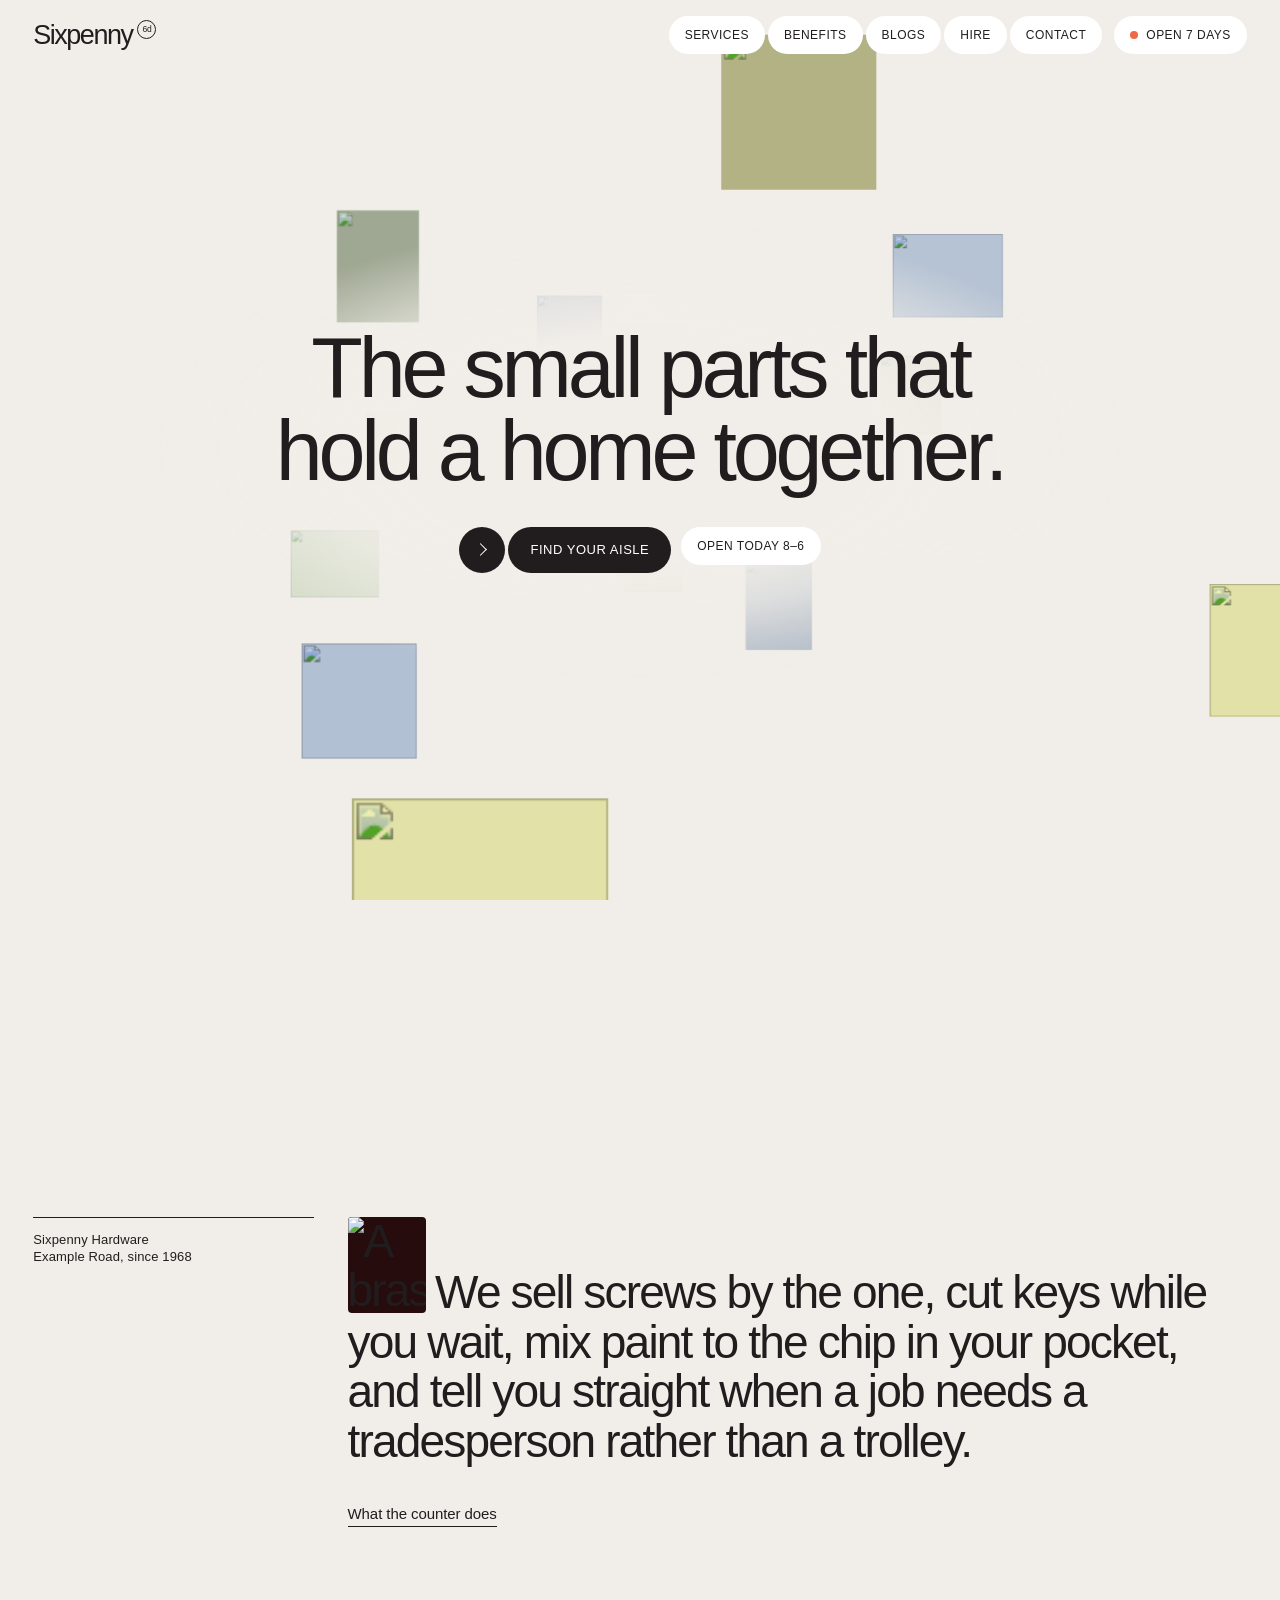
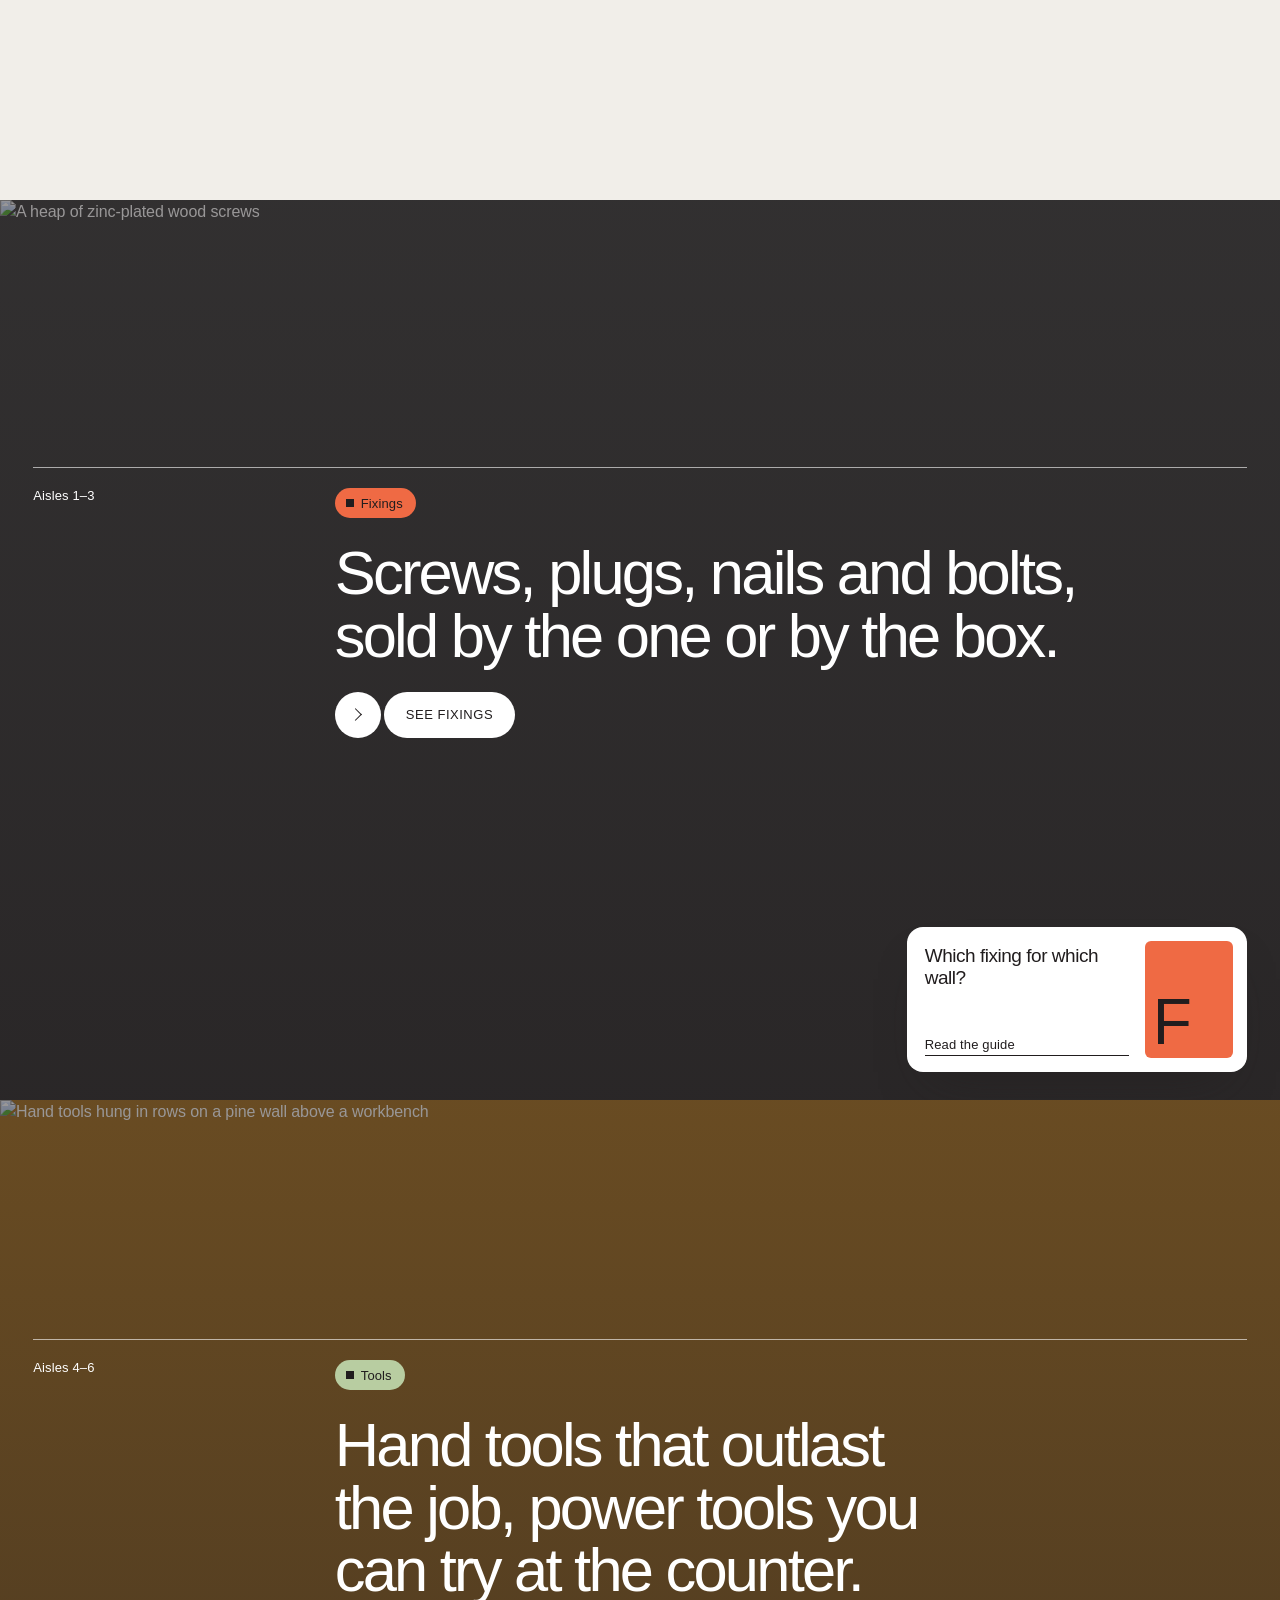
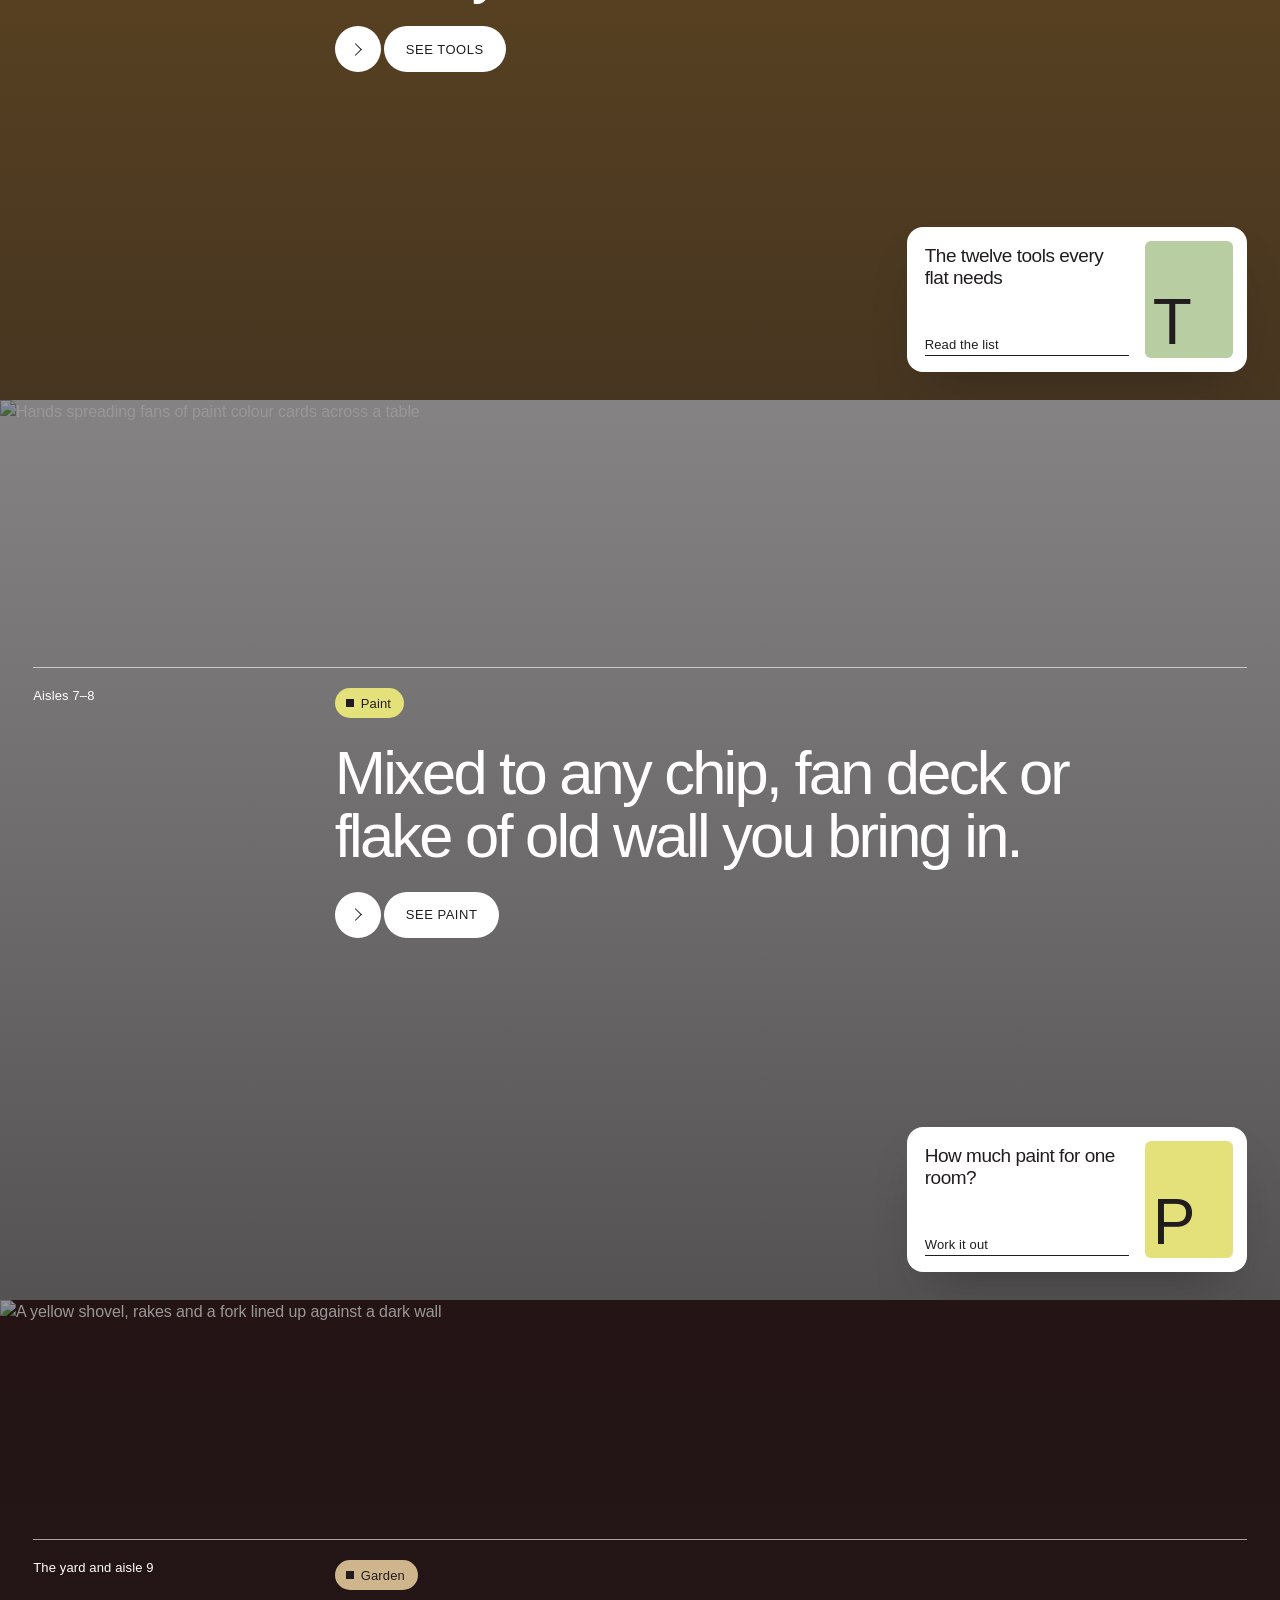
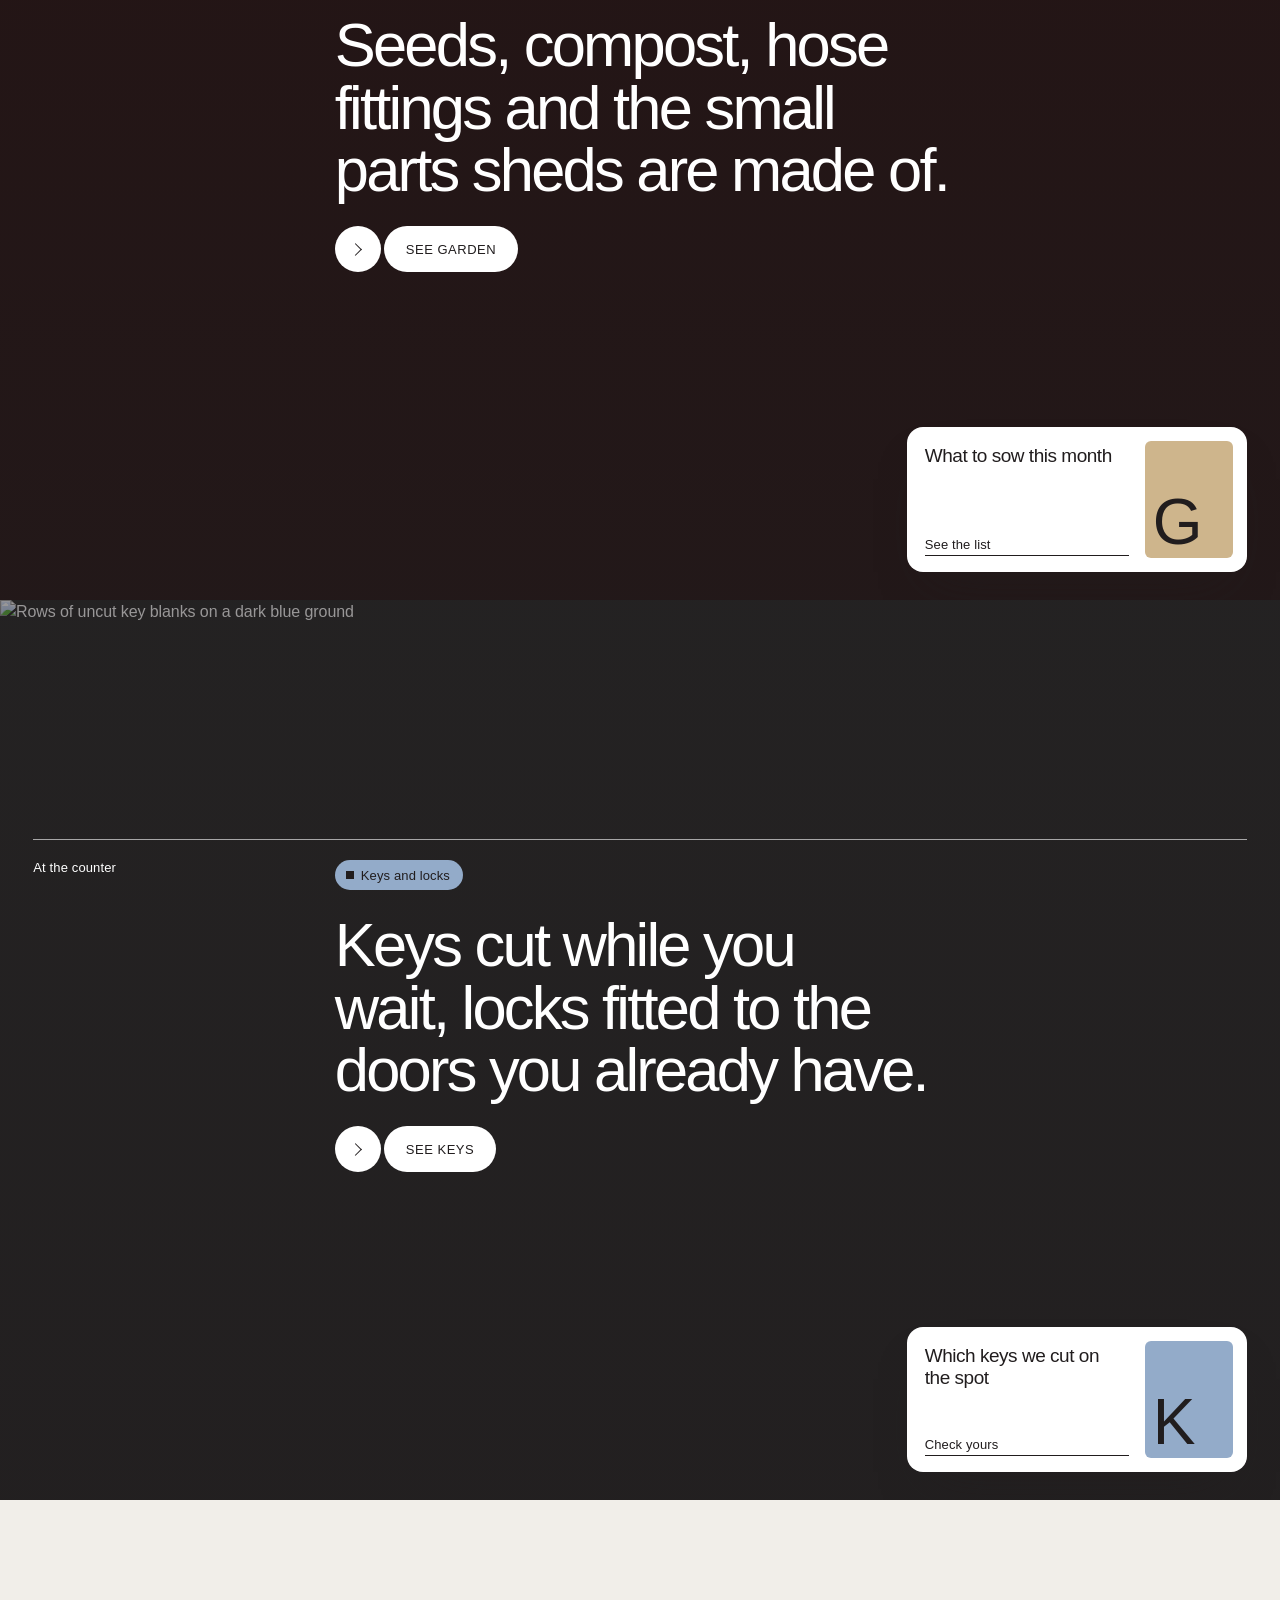
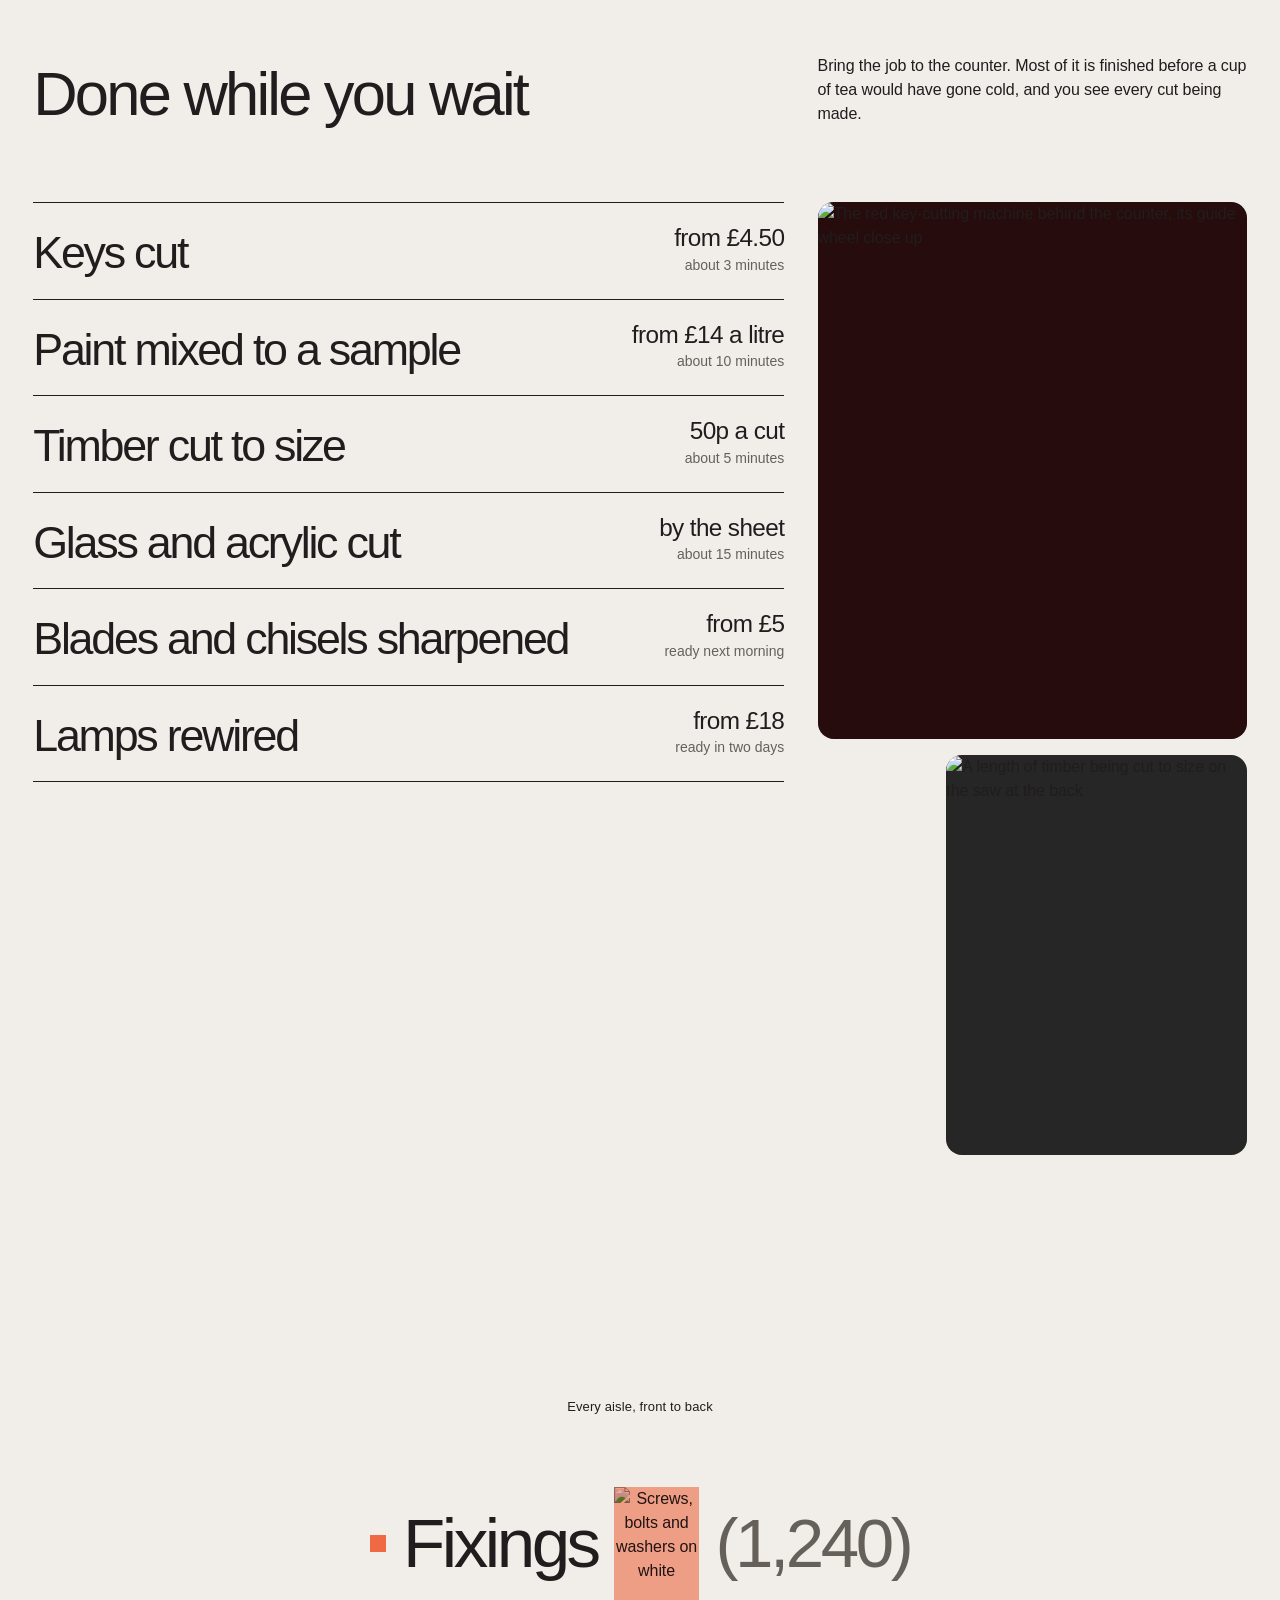
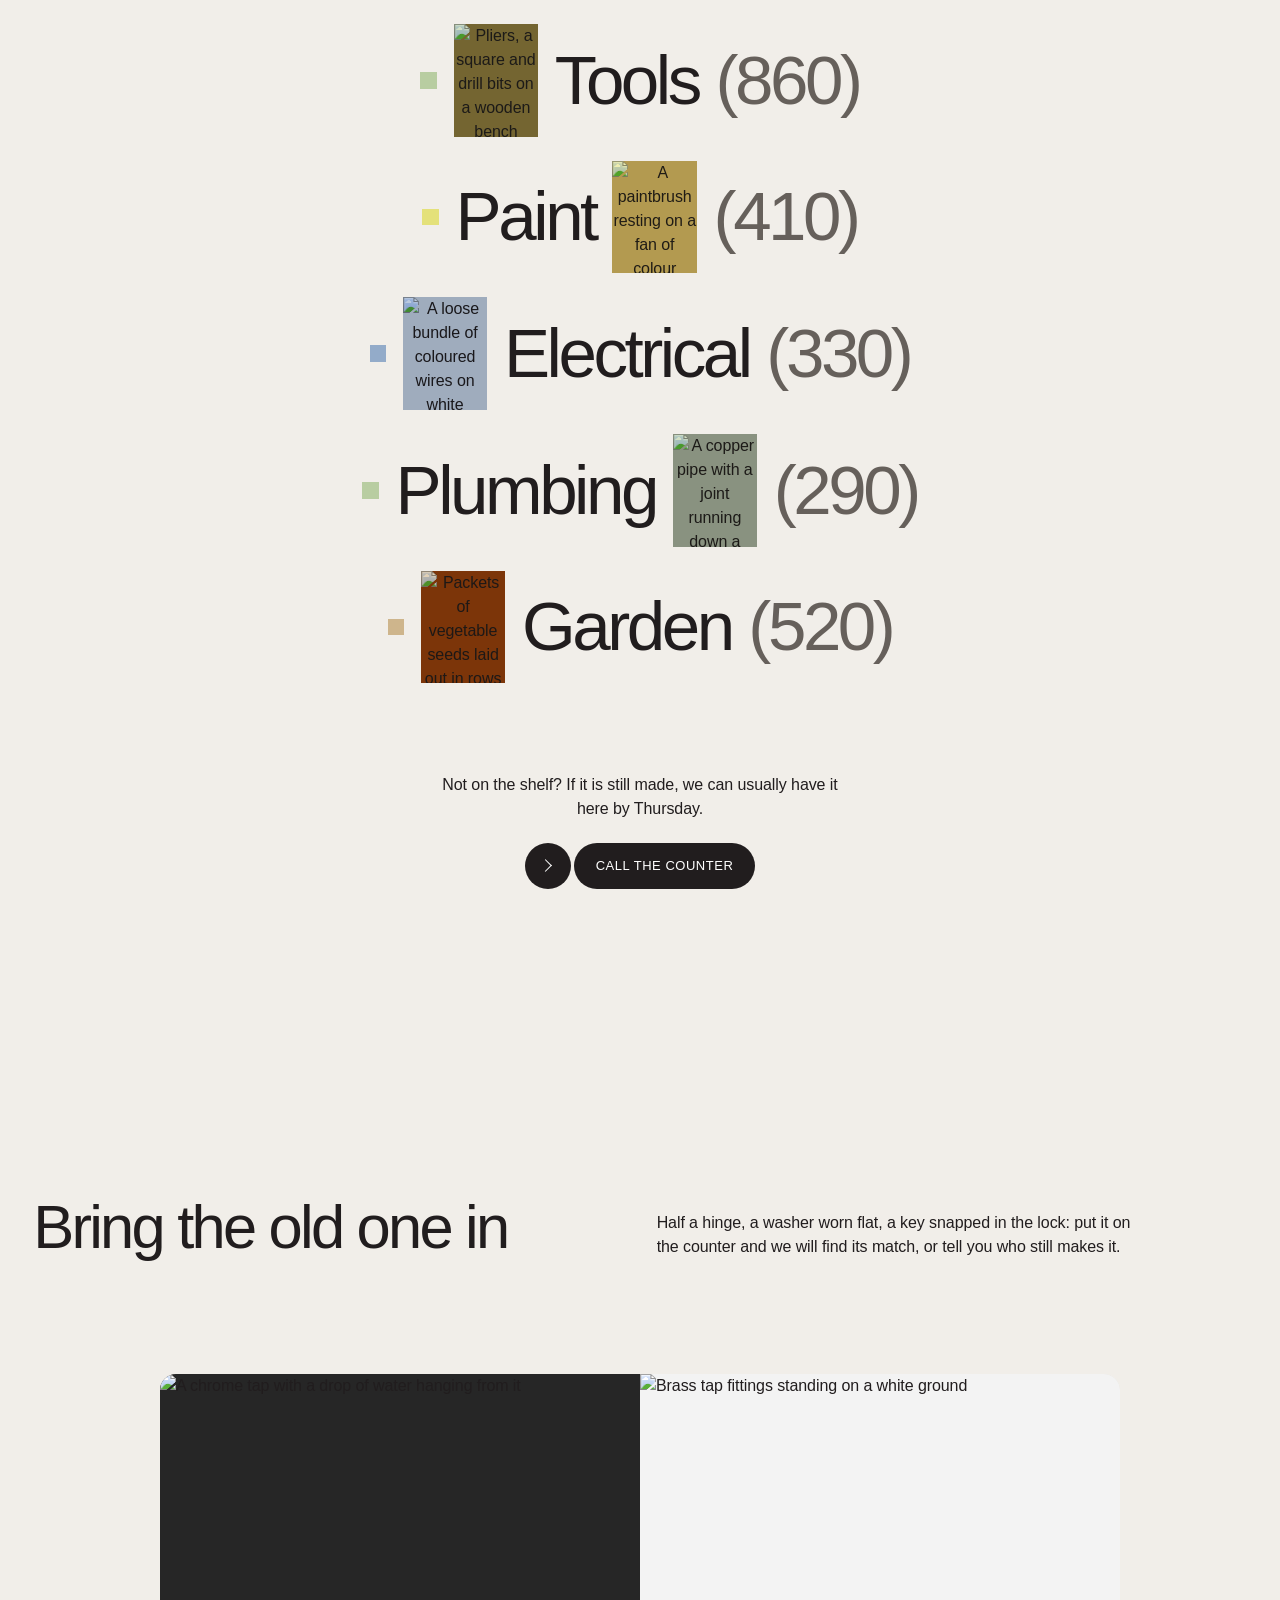
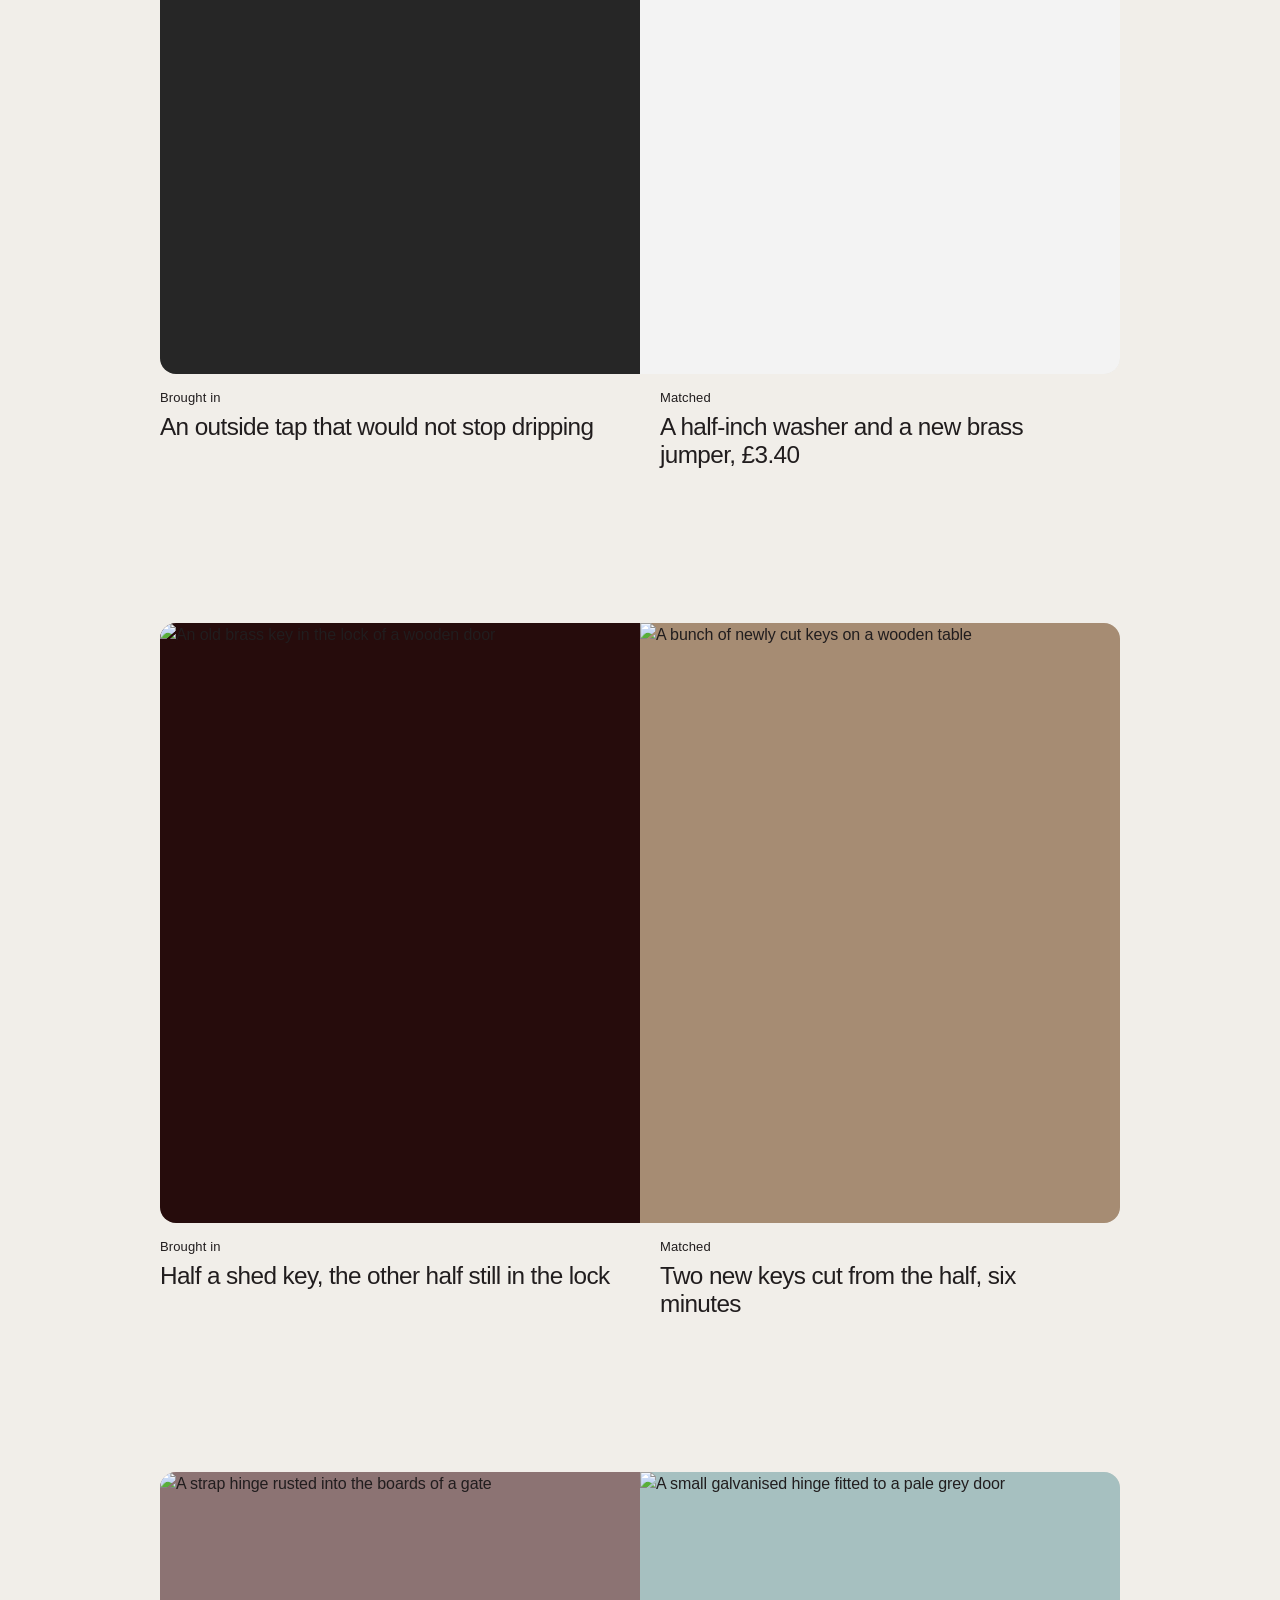
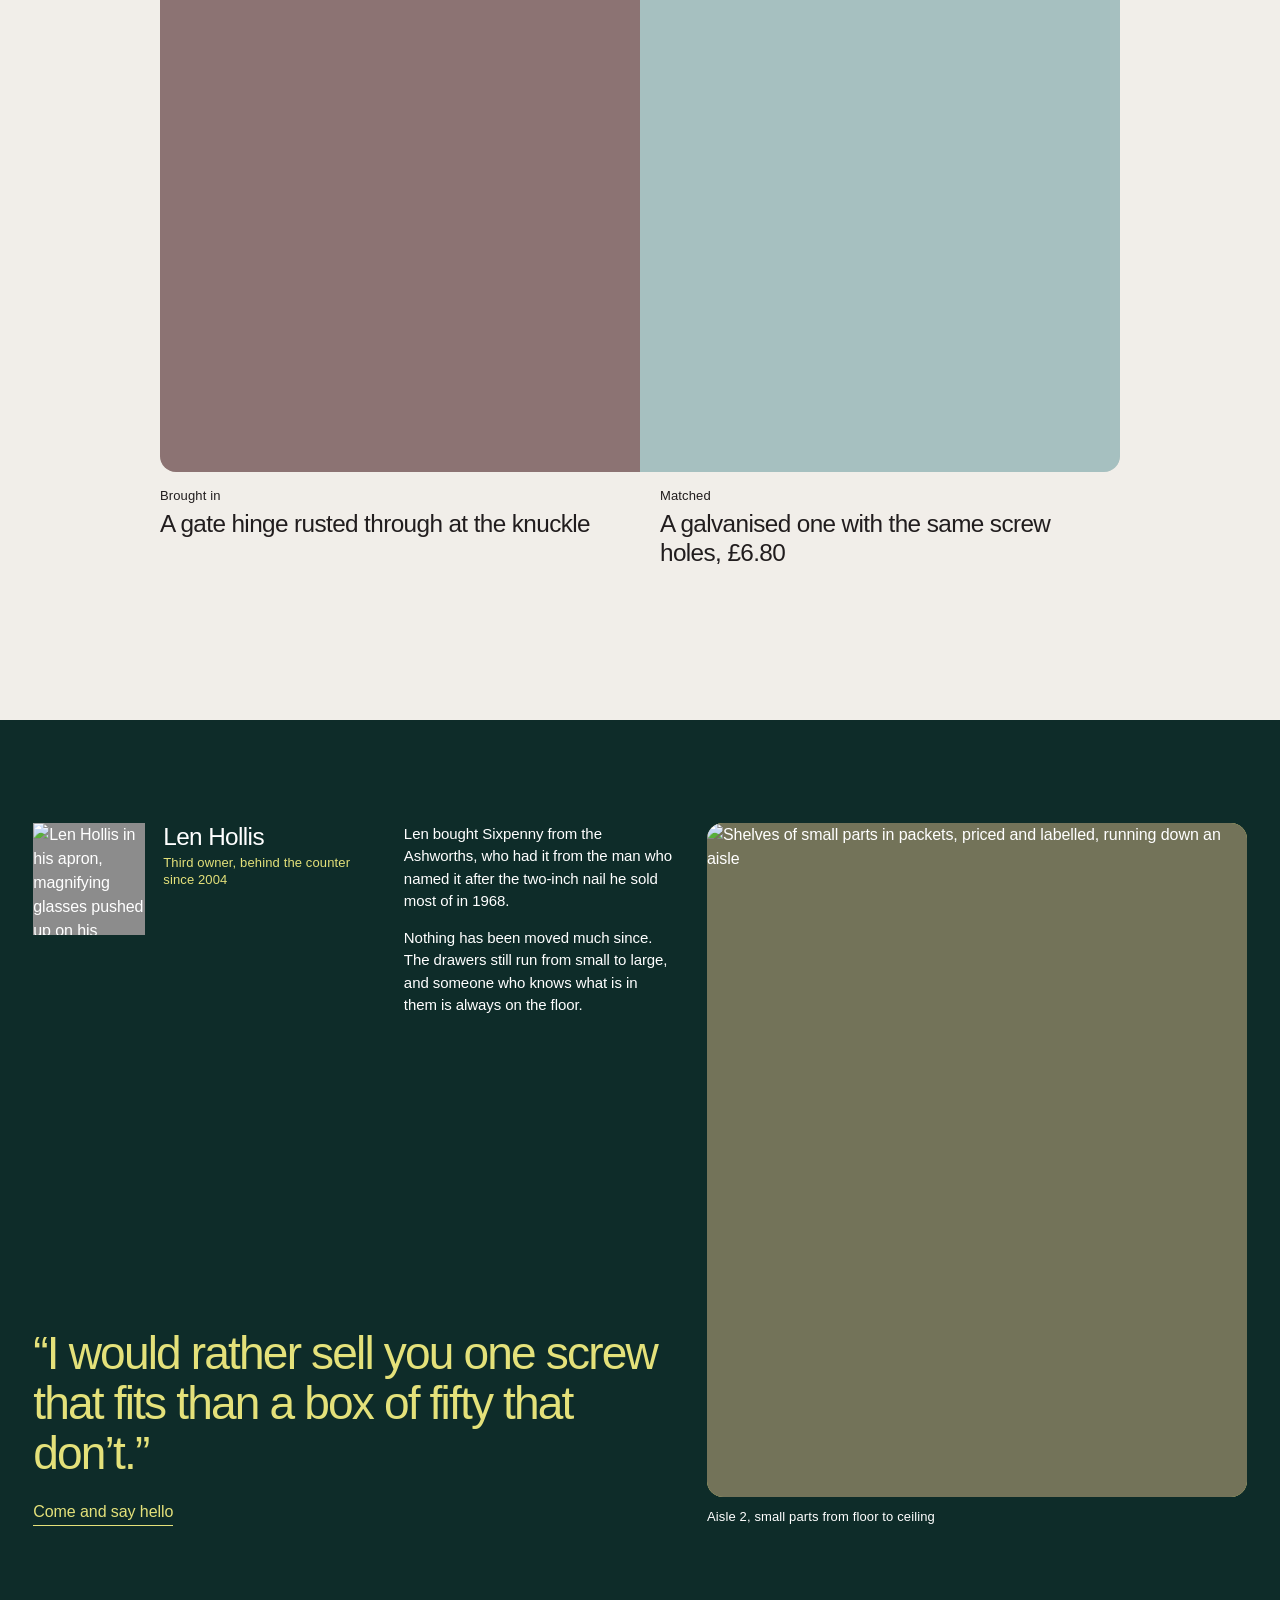
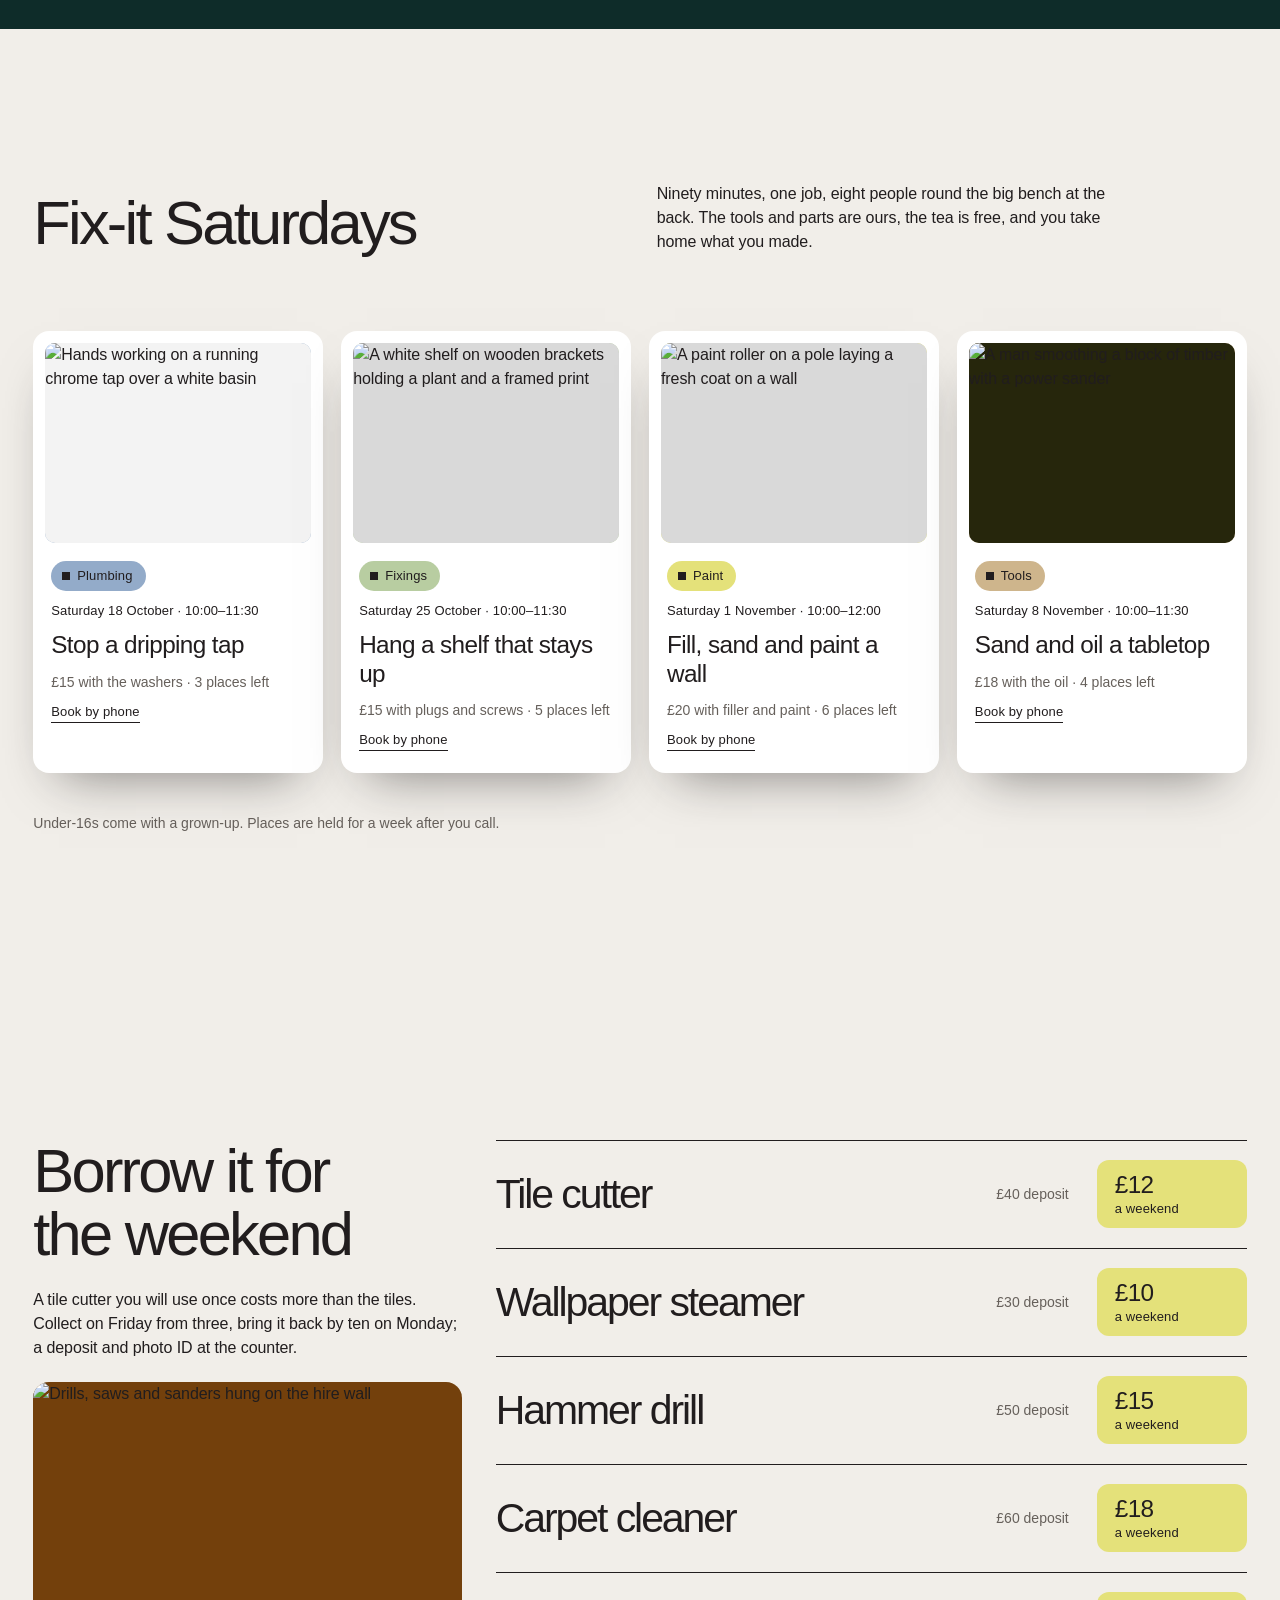
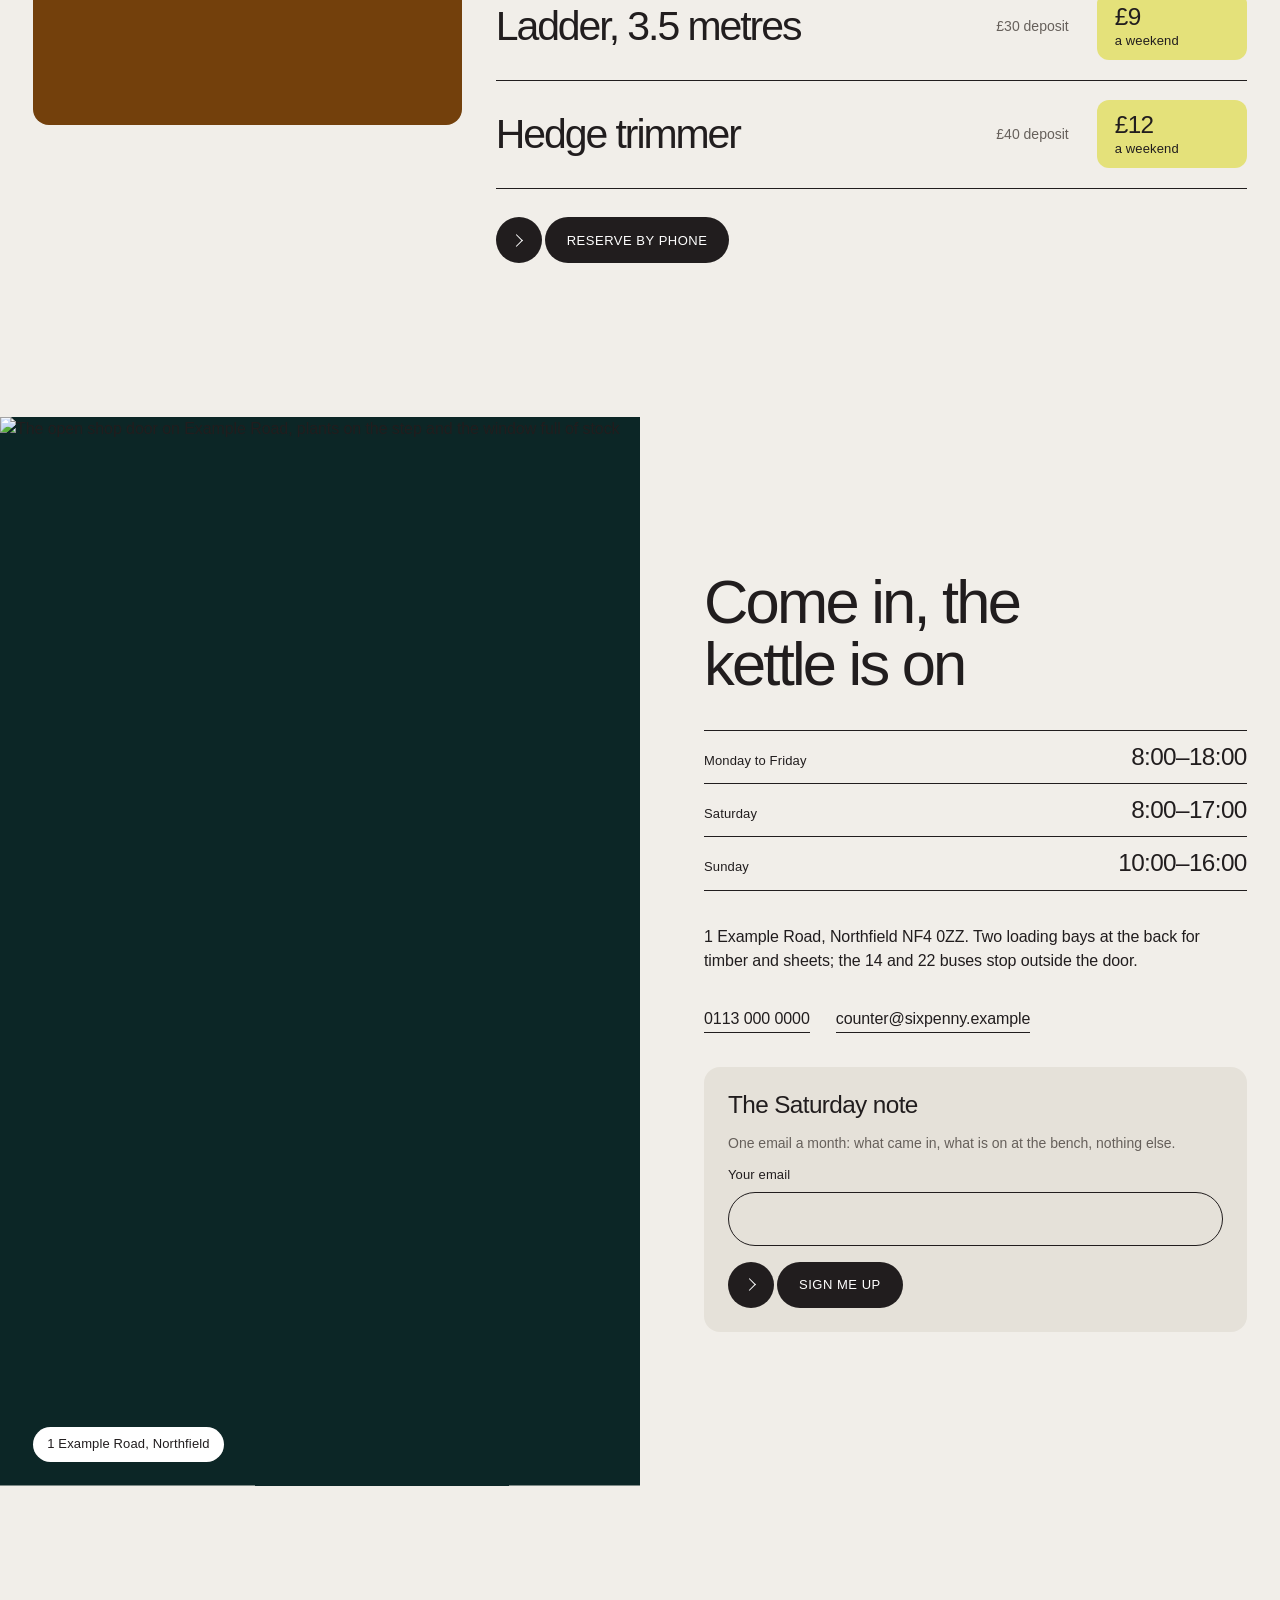
==== commit eab41105: "Update site design and assets" ====
--- a/index.gsap.html
+++ b/index.gsap.html
@@ -464,11 +464,11 @@
   <a class="nav__logo" href="#opening" aria-label="Sixpenny Hardware, back to the top"><span class="nav__word">Sixpenny</span><span class="nav__mark" aria-hidden="true">6d</span></a>
   <nav aria-label="Main">
     <ul class="nav__links">
-      <li><a class="m-btn-3" href="#departments"><span class="m-btn-3__label">Departments</span></a></li>
-      <li><a class="m-btn-3" href="#counter"><span class="m-btn-3__label">Counter</span></a></li>
-      <li><a class="m-btn-3" href="#classes"><span class="m-btn-3__label">Classes</span></a></li>
-      <li><a class="m-btn-3" href="#hire"><span class="m-btn-3__label">Tool hire</span></a></li>
-      <li><a class="m-btn-3" href="#visit"><span class="m-btn-3__label">Visit</span></a></li>
+      <li><a class="m-btn-3" href="#departments"><span class="m-btn-3__label">Services</span></a></li>
+      <li><a class="m-btn-3" href="#counter"><span class="m-btn-3__label">Benefits</span></a></li>
+      <li><a class="m-btn-3" href="#classes"><span class="m-btn-3__label">Blogs</span></a></li>
+      <li><a class="m-btn-3" href="#hire"><span class="m-btn-3__label">Hire</span></a></li>
+      <li><a class="m-btn-3" href="#visit"><span class="m-btn-3__label">Contact</span></a></li>
     </ul>
   </nav>
   <a class="m-btn-3 nav__status" href="#visit"><span class="m-btn-3__label">Open 7 days</span></a>
